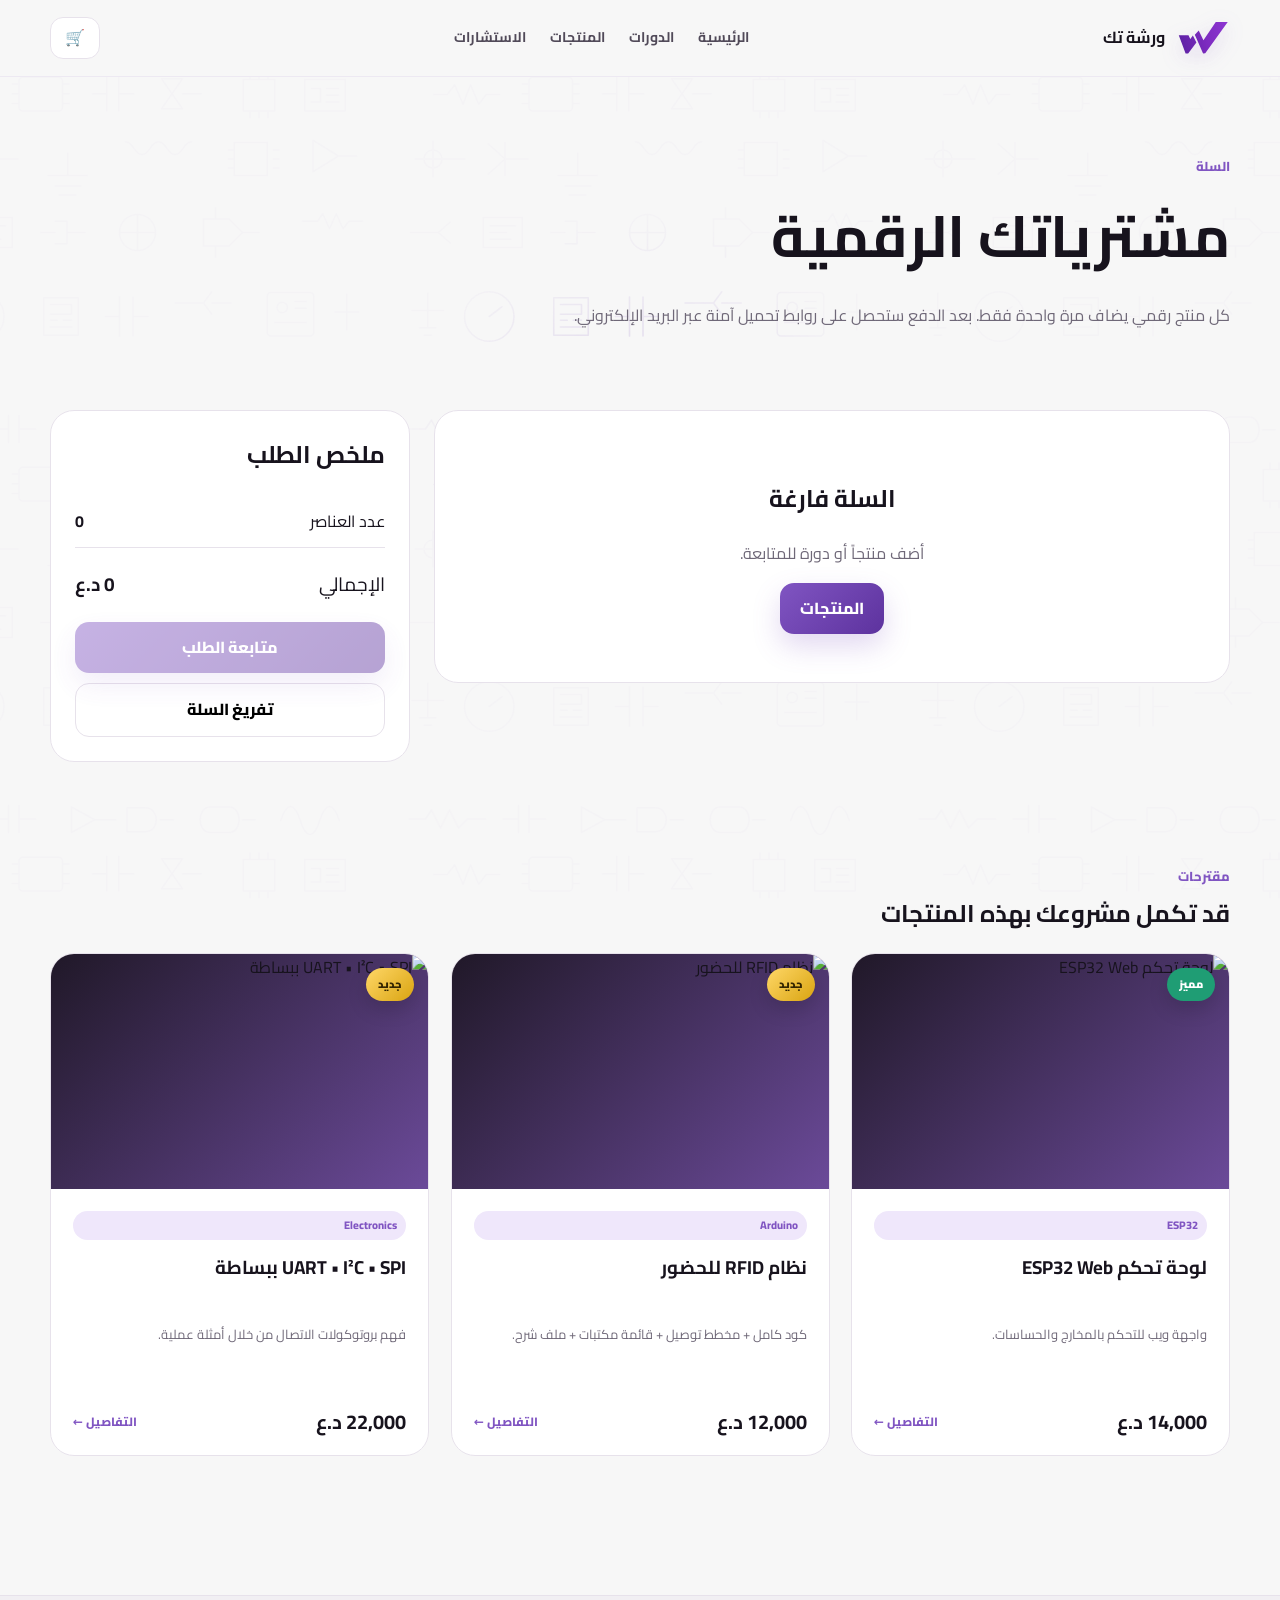
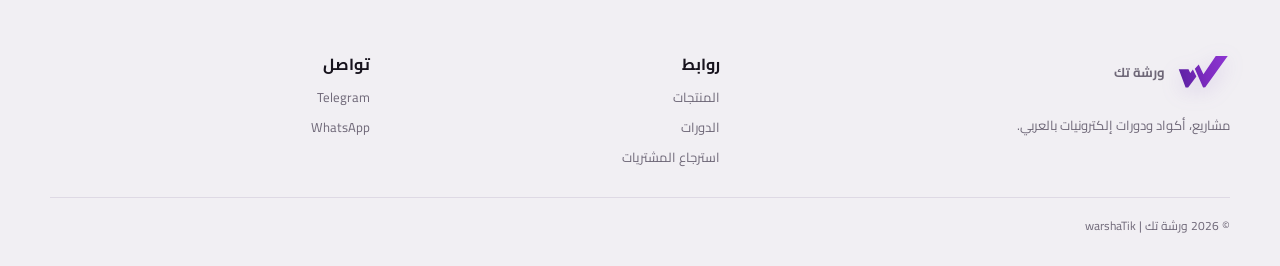
==== cart.html @ aff4cb6d "Refresh automatic regional currency assets" ====
<!doctype html><html lang="ar" dir="rtl"><head><meta charset="utf-8"><meta name="viewport" content="width=device-width,initial-scale=1"><meta name="theme-color" content="#8055c2"><link rel="preconnect" href="https://fonts.googleapis.com"><link rel="preconnect" href="https://fonts.gstatic.com" crossorigin><link href="https://fonts.googleapis.com/css2?family=Cairo:wght@400;500;600;700;800;900&family=Inter:wght@600;700;800&display=swap" rel="stylesheet"><link rel="stylesheet" href="styles.css?v=20261009d"><title>السلة | ورشة تك</title></head><body data-page="cart"><header><div class="container nav"><a class="brand" href="index.html"><div class="logo">WT</div><span><strong>ورشة تك</strong><small>warshaTik</small></span></a><nav class="nav-links" id="navLinks"><a data-page="home" href="index.html">الرئيسية</a><a data-page="courses" href="courses.html">الدورات</a><a data-page="products" href="products.html">المنتجات</a><a data-page="consultations" href="consultations.html">الاستشارات</a></nav><div class="nav-actions"><button class="menu-btn" id="menuButton" aria-label="القائمة"><i></i><i></i><i></i></button></div></div></header><main><section class="page-hero"><div class="container"><span class="kicker">السلة</span><h1>مشترياتك الرقمية</h1><p>كل منتج رقمي يضاف مرة واحدة فقط. بعد الدفع ستحصل على روابط تحميل آمنة عبر البريد الإلكتروني.</p></div></section><section class="section" style="padding-top:20px"><div class="container cart-layout"><div class="cart-list" id="cartList"></div><aside class="cart-summary"><h2>ملخص الطلب</h2><div class="summary-line"><span>عدد العناصر</span><strong id="cartItemsCount">0</strong></div><div class="summary-line total"><span>الإجمالي</span><strong id="cartTotal">0</strong></div><a id="checkoutButton" class="btn btn-primary" href="checkout.html">متابعة الطلب</a><button id="clearCartButton" class="btn btn-ghost" type="button">تفريغ السلة</button></aside></div></section><section class="section rec-section" id="cartRecommendSection" hidden><div class="container"><div class="section-head"><div><span class="kicker">مقترحات</span><h2>قد تكمل مشروعك بهذه المنتجات</h2></div></div><div class="cards-grid" id="cartRecommendGrid"></div></div></section></main><footer><div class="container footer-grid"><div><a class="brand" href="index.html"><div class="logo">WT</div><span><strong>ورشة تك</strong><small>warshaTik</small></span></a><p>مشاريع، أكواد ودورات إلكترونيات بالعربي.</p></div><div><strong>روابط</strong><a href="products.html">المنتجات</a><a href="courses.html">الدورات</a><a href="recover.html">استرجاع المشتريات</a></div><div><strong>تواصل</strong><a href="https://t.me/HW2DMbot" target="_blank" rel="noopener">Telegram</a><a href="https://wa.me/9647867419185" target="_blank" rel="noopener">WhatsApp</a></div></div><div class="container copy">© 2026 ورشة تك | warshaTik</div></footer><script src="products.js"></script><script src="shared.js?v=20261009d"></script><script>async function renderCart(fromRefresh=false){await window.catalogReady;await window.storefrontReady;const ids=cartIds(),all=window.allCatalogItems?window.allCatalogItems():[...(W.products||[]),...(W.courses||[]),...(W.items||[])],items=ids.map(id=>all.find(x=>x.id===id)).filter(x=>x&&isItemSectionVisible(x));const list=document.getElementById('cartList');document.getElementById('cartItemsCount').textContent=items.length;const total=items.reduce((s,x)=>s+(x.status==='free'?0:Number(currency()==='USD'?x.price_usd:x.price_iqd)),0);document.getElementById('cartTotal').textContent=total===0&&items.length?'مجاني':(currency()==='USD'?`${total.toFixed(total%1?2:0)}`:`${total.toLocaleString('en-US')} د.ع`);const recs=recommendItems(items,3),recSec=document.getElementById('cartRecommendSection');if(recs.length){document.getElementById('cartRecommendGrid').innerHTML=recommendationCards(recs);recSec.hidden=false}else recSec.hidden=true;const checkout=document.getElementById('checkoutButton');if(!items.length){list.innerHTML='<div class="empty-card"><h2>السلة فارغة</h2><p>أضف منتجاً أو دورة للمتابعة.</p><a class="btn btn-primary" href="products.html">استكشف المنتجات</a></div>';checkout.classList.add('disabled-link');return}checkout.classList.remove('disabled-link');list.innerHTML=items.map(x=>{const img=imageUrl(x.images?.[0]);return`<article class="cart-item"><div class="cart-item-media">${img?`<img src="${img}" alt="${x.title}">`:`<span>${x.category}</span>`}</div><div class="cart-item-info"><span class="category">${x.category}</span><h3>${x.title}</h3><p>${x.short||''}</p><strong>${x.status==='free'?'مجاني':money(x)}</strong></div><button class="remove-cart" data-remove="${x.id}" type="button">حذف</button></article>`}).join('');document.querySelectorAll('[data-remove]').forEach(b=>b.onclick=()=>{removeFromCart(b.dataset.remove);renderCart(true)});if(!fromRefresh)window.catalogRefresh?.then(()=>renderCart(true))}document.addEventListener('DOMContentLoaded',()=>{renderCart();window.addEventListener('warsha:currency-ready',()=>renderCart(true),{once:true});document.getElementById('clearCartButton').onclick=()=>{clearCart();renderCart(true)}});</script></body></html>
---- styles.css ----
:root{--bg:#f7f7f7;--surface:#fff;--text:#17131d;--muted:#6f6878;--purple:#8055c2;--purple2:#5d329e;--soft:#efe7fb;--border:#e7e2eb;--shadow:0 18px 60px rgba(55,35,82,.11);--radius:24px}*{box-sizing:border-box}html{scroll-behavior:smooth}body{margin:0;background:var(--bg);color:var(--text);font-family:"Cairo",system-ui,sans-serif;line-height:1.7}a{text-decoration:none;color:inherit}button,input,select{font:inherit}.container{width:min(1180px,calc(100% - 36px));margin:auto}.section{padding:90px 0}header{position:sticky;top:0;z-index:60;background:rgba(247,247,247,.86);backdrop-filter:blur(18px);border-bottom:1px solid rgba(128,85,194,.08)}.nav{height:76px;display:flex;align-items:center;justify-content:space-between;gap:20px}.brand{display:flex;align-items:center;gap:11px}.logo{width:44px;height:44px;border-radius:14px;background:linear-gradient(145deg,var(--purple),var(--purple2));color:#fff;display:grid;place-items:center;font-weight:800;box-shadow:0 10px 25px rgba(128,85,194,.25)}.brand span{display:flex;flex-direction:column;line-height:1.1}.brand small{font-family:Inter,sans-serif;color:var(--muted);font-size:11px}.nav-links{display:flex;gap:24px;align-items:center}.nav-links a{font-weight:700;font-size:14px;color:#514a59}.nav-links a:hover,.nav-links a.active{color:var(--purple)}.nav-actions{display:flex;gap:9px;align-items:center}.currency-btn,.menu-btn{border:1px solid var(--border);background:#fff;border-radius:13px;height:42px;padding:0 14px;font-weight:800;color:var(--purple);display:inline-flex;align-items:center;justify-content:center}.menu-btn{display:none;width:42px;padding:8px}.menu-btn i{display:block;height:2px;background:#222;margin:5px}.btn{border:0;border-radius:14px;padding:12px 20px;font-weight:800;display:inline-flex;align-items:center;justify-content:center;transition:.25s;cursor:pointer}.btn:hover{transform:translateY(-2px)}.btn-primary{background:linear-gradient(135deg,var(--purple),var(--purple2));color:#fff;box-shadow:0 12px 28px rgba(128,85,194,.23)}.btn-ghost{background:#fff;border:1px solid var(--border)}.btn:disabled{opacity:.55;cursor:not-allowed;transform:none}.disabled-link{pointer-events:none;opacity:.45}.hero{min-height:680px;display:flex;align-items:center}.hero-grid{display:grid;grid-template-columns:1.05fr .95fr;gap:70px;align-items:center}.kicker{color:var(--purple);font-size:13px;font-weight:800}.hero h1{font-size:clamp(42px,6vw,72px);line-height:1.12;margin:14px 0}.hero h1 em{font-style:normal;color:var(--purple)}.hero p{color:var(--muted);font-size:18px;max-width:660px}.hero-actions{display:flex;gap:10px;margin-top:28px}.hero-board{aspect-ratio:1.1;background:linear-gradient(145deg,#fff,#eee8f6);border:1px solid #e3d9ef;border-radius:34px;padding:28px;box-shadow:var(--shadow);transform:rotate(-1.5deg)}.pcb{height:100%;border-radius:24px;background:#1d1723;position:relative;overflow:hidden;color:#fff;padding:30px}.pcb:before{content:"";position:absolute;inset:0;background-image:radial-gradient(circle,#7757a0 1px,transparent 1px);background-size:24px 24px;opacity:.2}.pcb-chip{position:absolute;inset:50% auto auto 50%;transform:translate(-50%,-50%);padding:26px 34px;border:1px solid #8a67ba;background:#342740;border-radius:17px;color:#dbc7f6;font:700 13px Inter;letter-spacing:2px}.trace{position:absolute;background:#8055c2;opacity:.7}.tr1{height:2px;width:40%;left:0;top:50%}.tr2{height:2px;width:40%;right:0;top:50%}.tr3{width:2px;height:36%;left:50%;top:0}.tr4{width:2px;height:36%;left:50%;bottom:0}.quick-grid{display:grid;grid-template-columns:repeat(3,1fr);gap:20px}.quick-card{background:#fff;border:1px solid var(--border);border-radius:var(--radius);padding:28px;transition:.3s}.quick-card:hover{transform:translateY(-6px);box-shadow:var(--shadow)}.quick-icon{width:52px;height:52px;border-radius:16px;background:var(--soft);color:var(--purple);display:grid;place-items:center;font-weight:900}.quick-card h3{margin:18px 0 7px}.quick-card p{color:var(--muted);font-size:14px}.quick-card b{color:var(--purple);font-size:13px}.page-hero{padding:75px 0 45px}.page-hero h1{font-size:clamp(38px,5vw,58px);margin:8px 0}.page-hero p{color:var(--muted);max-width:700px}.cards-grid{display:grid;grid-template-columns:repeat(3,1fr);gap:22px}.product-card{background:#fff;border:1px solid var(--border);border-radius:var(--radius);overflow:hidden;transition:.32s;cursor:pointer}.product-card:hover{transform:translateY(-7px);box-shadow:var(--shadow);border-color:#dacbed}.product-media{aspect-ratio:16/10;background:linear-gradient(135deg,#201828,#6b4a99);position:relative;display:grid;place-items:center}.electronics-art{width:72%;height:70%;border:1px solid rgba(255,255,255,.15);border-radius:18px;position:relative}.chip{position:absolute;inset:50% auto auto 50%;transform:translate(-50%,-50%);background:#342740;color:#d9c6f4;border:1px solid #8261ad;padding:10px 14px;border-radius:10px;font:700 10px Inter;letter-spacing:1px}.wire{position:absolute;background:#9a70ce;opacity:.6}.w1{height:2px;width:50%;left:-22%;top:40%}.w2{height:2px;width:50%;right:-22%;top:58%}.w3{width:2px;height:55%;left:55%;top:-15%}.product-body{padding:22px}.category{font-size:11px;font-weight:800;color:var(--purple);background:var(--soft);padding:5px 9px;border-radius:20px}.product-body h3{margin:12px 0 5px}.product-body p{color:var(--muted);font-size:13px;min-height:48px}.price-row{display:flex;justify-content:space-between;align-items:end;gap:12px;margin-top:18px}.price-row strong{font-size:20px}.old-price{text-decoration:line-through;color:#9c95a3;display:block}.view-btn{font-size:12px;font-weight:800;color:var(--purple)}.flag{position:absolute;top:14px;right:14px;z-index:2;border-radius:999px;padding:7px 12px;font-size:11px;font-weight:900;box-shadow:0 8px 20px rgba(0,0,0,.15);animation:flagpop 1.8s ease-in-out infinite alternate}.flag-new{background:linear-gradient(135deg,#ffd767,#d9a411);color:#352600}.flag-sale{background:#7a52c0;color:#fff}.flag-sold{background:#d83f4d;color:#fff}.flag-featured{background:#1f9d74;color:#fff}.flag-coming{background:#2878c8;color:#fff}.flag-normal{display:none}@keyframes flagpop{from{transform:translateY(0) scale(1)}to{transform:translateY(-3px) scale(1.035)}}.detail-grid{display:grid;grid-template-columns:1fr 1fr;gap:55px;align-items:start}.gallery-main{aspect-ratio:16/10;background:linear-gradient(135deg,#1d1724,#7452a5);border-radius:28px;position:relative;display:grid;place-items:center;color:#fff;overflow:hidden}.gallery-main .big-chip{padding:24px 30px;border:1px solid #8d6cb8;background:#342840;border-radius:16px;font:700 13px Inter;letter-spacing:2px}.thumbs{display:grid;grid-template-columns:repeat(3,1fr);gap:10px;margin-top:10px}.thumb{aspect-ratio:16/10;border-radius:14px;background:#eae4f2;border:1px solid var(--border);display:grid;place-items:center;font-size:11px;color:var(--muted);cursor:pointer}.detail h1{font-size:clamp(32px,4vw,50px);line-height:1.2;margin:12px 0}.detail .desc{color:var(--muted)}.detail-price{font-size:30px;font-weight:900;margin:20px 0}.feature-list{list-style:none;padding:0}.feature-list li{padding:8px 0}.feature-list li:before{content:"✓";color:var(--purple);font-weight:900;margin-left:8px}.video-box{margin-top:24px;background:#fff;border:1px solid var(--border);border-radius:18px;padding:18px}.video-box a{color:var(--purple);font-weight:800}.consult-grid{display:grid;grid-template-columns:1fr 1fr;gap:22px}.consult-card{background:#fff;border:1px solid var(--border);border-radius:26px;padding:30px;position:relative;overflow:hidden}.consult-card h2{margin:10px 0}.consult-card p,.consult-card li{color:var(--muted)}.consult-price{font-size:32px;font-weight:900;color:var(--purple);margin:18px 0}.contact-row{display:flex;gap:10px;flex-wrap:wrap}.contact-row a{flex:1;min-width:180px}.cart-layout,.checkout-grid{display:grid;grid-template-columns:minmax(0,1fr) 360px;gap:24px;align-items:start}.cart-list{display:flex;flex-direction:column;gap:14px}.cart-item{background:#fff;border:1px solid var(--border);border-radius:22px;padding:16px;display:grid;grid-template-columns:140px minmax(0,1fr) auto;gap:18px;align-items:center}.cart-item-media{height:100px;border-radius:16px;overflow:hidden;background:linear-gradient(135deg,#21182a,#6e4b9d);display:grid;place-items:center;color:#fff;font-weight:800}.cart-item-media img{width:100%;height:100%;object-fit:cover}.cart-item-info h3{margin:6px 0}.cart-item-info p{margin:0;color:var(--muted);font-size:13px}.cart-item-info strong{display:block;margin-top:8px}.remove-cart{border:0;background:#fff1f2;color:#b42334;border-radius:12px;padding:9px 13px;font-weight:800;cursor:pointer}.cart-summary,.checkout-card,.empty-card,.order-ready{background:#fff;border:1px solid var(--border);border-radius:24px;padding:24px}.cart-summary{position:sticky;top:96px}.cart-summary h2,.checkout-card h2,.order-ready h2{margin-top:0}.summary-line,.checkout-mini{display:flex;justify-content:space-between;gap:14px;padding:12px 0;border-bottom:1px solid var(--border)}.summary-line.total{font-size:19px;border-bottom:0;margin-top:8px}.cart-summary .btn{width:100%;margin-top:10px}.checkout-card label{display:flex;flex-direction:column;gap:7px;font-weight:700}.checkout-card input{width:100%;padding:13px 14px;border:1px solid var(--border);border-radius:13px;background:#fff;outline:none}.checkout-card input:focus{border-color:#b99ada;box-shadow:0 0 0 3px rgba(128,85,194,.08)}.security-note{margin:16px 0;background:#f3edfb;border:1px solid #e2d6f2;padding:14px 16px;border-radius:15px;color:#5f5270;font-size:13px}.checkout-status{color:#b42334;font-weight:700}.order-ready{border-color:#d9caec}.empty-card{text-align:center;padding:48px 24px}.empty-card p{color:var(--muted)}footer{margin-top:50px;padding:55px 0 30px;border-top:1px solid var(--border);background:#f1eff3}.footer-grid{display:grid;grid-template-columns:1.5fr 1fr 1fr;gap:30px}.footer-grid p,.footer-grid a{color:var(--muted);font-size:13px}.footer-grid div{display:flex;flex-direction:column;gap:8px}.copy{border-top:1px solid #ded9e4;margin-top:28px;padding-top:18px;color:var(--muted);font-size:12px}.reveal{opacity:0;transform:translateY(22px);transition:.7s}.reveal.visible{opacity:1;transform:none}@media(max-width:900px){.nav-links{position:absolute;top:76px;right:18px;left:18px;background:#fff;border:1px solid var(--border);border-radius:18px;padding:18px;display:none;flex-direction:column;align-items:stretch;box-shadow:var(--shadow)}.nav-links.open{display:flex}.menu-btn{display:block}.hero-grid,.detail-grid,.consult-grid,.cart-layout,.checkout-grid{grid-template-columns:1fr}.cards-grid,.quick-grid{grid-template-columns:repeat(2,1fr)}.hero{min-height:auto}.footer-grid{grid-template-columns:1fr 1fr}.cart-summary{position:static}.cart-item{grid-template-columns:110px 1fr}}@media(max-width:600px){.container{width:min(100% - 24px,1180px)}.section{padding:65px 0}.hero{padding:55px 0}.hero h1{font-size:42px}.hero-actions{flex-direction:column}.cards-grid,.quick-grid,.footer-grid{grid-template-columns:1fr}.product-body p{min-height:0}.detail-grid{gap:28px}.page-hero{padding-top:55px}.currency-btn{padding:0 10px}.cart-item{grid-template-columns:1fr}.cart-item-media{height:170px}.remove-cart{justify-self:start}}
/* WarshaTik interactive electronics background */
:root{--fx-x:50vw;--fx-y:42vh}
body{position:relative;isolation:isolate;overflow-x:hidden}
body::before,body::after{content:"";position:fixed;inset:0;pointer-events:none;z-index:-1;background-repeat:repeat;background-size:510px 390px;background-position:center top;background-image:url("data:image/svg+xml,%3Csvg xmlns='http://www.w3.org/2000/svg' width='680' height='520' viewBox='0 0 680 520' fill='none' stroke='%238055c2' stroke-width='2.1' stroke-linecap='round' stroke-linejoin='round'%3E%3Cg%3E%3Cpath d='M32 52h22l8-12 12 24 12-24 12 24 12-12h24'/%3E%3Cpath d='M178 34v36m14-36v36m-34-18h20m14 0h22'/%3E%3Cpath d='M262 36v34l31-17-31-17Zm31 17h28'/%3E%3Cpath d='M360 37c20 0 20 32 0 32h-24V37h24Zm20 16h18'/%3E%3Cpath d='M447 36c-18 0-18 34 0 34h25c18 0 18-34 0-34h-25Zm43 17h17'/%3E%3Cpath d='M541 54c8-25 18-25 26 0s18 25 26 0 18-25 26 0'/%3E%3Cpath d='M65 126h18l10-13 11 26 10-26 11 26 10-13h18'/%3E%3Crect x='192' y='103' width='58' height='45' rx='5'/%3E%3Cpath d='M183 112h9m-9 13h9m-9 13h9m58-26h9m-9 13h9m-9 13h9'/%3E%3Cpath d='M309 102v46m16-46v46m-35-23h19m16 0h20'/%3E%3Cpath d='M382 105h28l-14 20 14 20h-28l14-20-14-20Zm28 20h25'/%3E%3Cpath d='M491 106h42v42h-42zM500 97v9m12-9v9m12-9v9m-24 51v-9m12 9v-9m12 9v-9'/%3E%3Cpath d='M573 106h54v42h-54zM582 118h12v18h-12m20-18h16m-16 9h16m-16 9h16'/%3E%3Cpath d='M40 212h48m-24-24v48m24-24h18'/%3E%3Ccircle cx='64' cy='212' r='12'/%3E%3Cpath d='M160 190v44m0-22h31m-31 0-22-20m22 20-22 20'/%3E%3Cpath d='M231 234h52m-26 0v-30m-17 44h34m-28 12h22'/%3E%3Cpath d='M334 189c11 0 11 17 22 17s11-17 22-17 11 17 22 17 11-17 22-17'/%3E%3Cpath d='M479 190h44v44h-44zM471 200h8m-8 12h8m-8 12h8m52-24h8m-8 12h8m-8 12h8'/%3E%3Cpath d='M584 187l34 21-34 21v-42Zm34 21h24'/%3E%3Cpath d='M43 310h28m0 0 16-14m-16 14 16 14m-44-14h-9'/%3E%3Cpath d='M131 290h52v40h-52zM140 301h34m-34 9h22m-22 9h28'/%3E%3Cpath d='M240 295h16v30h-16m16-15h24m-40 0h-19'/%3E%3Ccircle cx='350' cy='310' r='24'/%3E%3Cpath d='M350 286v48m-24-24h48'/%3E%3Cpath d='M438 292h34l18 18-18 18h-34z'/%3E%3Cpath d='M454 292v-15m0 51v15m36-33h22'/%3E%3Cpath d='M570 295h20l7-10 9 20 9-20 9 20 8-10h18'/%3E%3Cpath d='M36 414h42m-21-23v46m-11 0h22m-16 10h10'/%3E%3Cpath d='M139 389c18 0 33 15 33 33s-15 33-33 33-33-15-33-33 15-33 33-33Zm0 33 17-13'/%3E%3Cpath d='M225 397h46v50h-46zM234 406h28v13h-28m0 8h9m8 0h11m-28 9h28'/%3E%3Cpath d='M326 396v52m18-52v52m-37-26h19m18 0h20'/%3E%3Cpath d='M416 404h22m0 0 11-15m-11 15 11 15m-33-15h-16m49 0h26'/%3E%3Crect x='523' y='390' width='62' height='58' rx='5'/%3E%3Ccircle cx='543' cy='410' r='7'/%3E%3Cpath d='M560 402h15m-15 9h15m-42 19h42'/%3E%3Cpath d='M629 392v48m-16-24h32'/%3E%3C/g%3E%3C/svg%3E")}
body::before{opacity:.022}
body::after{opacity:.13;filter:drop-shadow(0 0 4px rgba(128,85,194,.22));-webkit-mask-image:radial-gradient(circle 235px at var(--fx-x) var(--fx-y),#000 0 31%,rgba(0,0,0,.95) 47%,rgba(0,0,0,.45) 69%,transparent 100%);mask-image:radial-gradient(circle 235px at var(--fx-x) var(--fx-y),#000 0 31%,rgba(0,0,0,.95) 47%,rgba(0,0,0,.45) 69%,transparent 100%);transition:opacity .28s ease}
html:not(.fx-active):not(.fx-mobile) body::after{opacity:.035}
main{position:relative;z-index:1}
footer{position:relative;z-index:1}
header{z-index:60}
@media (max-width:900px),(pointer:coarse){
  body::before{opacity:.018;animation:warshaPatternDrift 24s linear infinite alternate}
  body::after{opacity:.09;-webkit-mask-image:radial-gradient(circle 48vw at 50% 44%,#000 0 24%,rgba(0,0,0,.78) 55%,transparent 100%);mask-image:radial-gradient(circle 48vw at 50% 44%,#000 0 24%,rgba(0,0,0,.78) 55%,transparent 100%);animation:warshaMobileGlow 7s ease-in-out infinite,warshaPatternDrift 30s linear infinite alternate}
}
@keyframes warshaMobileGlow{0%,100%{opacity:.035;filter:drop-shadow(0 0 2px rgba(128,85,194,.12))}50%{opacity:.105;filter:drop-shadow(0 0 5px rgba(128,85,194,.24))}}
@keyframes warshaPatternDrift{from{background-position:0 0}to{background-position:55px 36px}}
@media (prefers-reduced-motion:reduce){
  body::before,body::after{animation:none!important;transition:none!important}
  body::after{opacity:.035;-webkit-mask-image:none;mask-image:none;filter:none}
}

/* WarshaTik logo + branded loading animation */
.logo.warsha-logo{width:54px;height:42px;border-radius:0;background:transparent;box-shadow:none;padding:0;overflow:visible;display:grid;place-items:center}
.logo.warsha-logo svg{width:100%;height:100%;display:block;overflow:visible;filter:drop-shadow(0 6px 10px rgba(128,85,194,.18));transition:transform .22s ease,filter .22s ease}
.brand:hover .logo.warsha-logo svg{transform:translateY(-1px);filter:drop-shadow(0 8px 13px rgba(128,85,194,.25))}
.wt-brand-loader{position:fixed;inset:0;z-index:10000;display:grid;place-items:center;background:rgba(247,247,247,.982);backdrop-filter:blur(7px);opacity:1;visibility:visible;transition:opacity .42s ease,visibility .42s ease}
.wt-brand-loader.done{opacity:0;visibility:hidden}
.wt-loader-inner{display:flex;flex-direction:column;align-items:center;gap:10px}
.wt-loader-mark{width:min(300px,57vw);height:auto;display:block;overflow:visible;filter:drop-shadow(0 12px 24px rgba(128,85,194,.12));shape-rendering:geometricPrecision}
.wt-left-ghost{fill:rgba(128,85,194,.045);stroke:rgba(128,85,194,.07);stroke-width:2}
.wt-tick-solid{opacity:1}
.wt-loader-mark{animation:wtLoaderGlow .42s ease 2.08s both}
@keyframes wtLoaderGlow{0%{filter:drop-shadow(0 12px 24px rgba(128,85,194,.12))}50%{filter:drop-shadow(0 10px 24px rgba(128,85,194,.28))}100%{filter:drop-shadow(0 12px 24px rgba(128,85,194,.14))}}
@media(max-width:600px){.logo.warsha-logo{width:47px;height:38px}.wt-loader-mark{width:min(250px,65vw)}}
@media(prefers-reduced-motion:reduce){.wt-loader-mark{animation:none!important}}

.brand small{display:none!important}

/* Storefront customization */
.home-hero-image{width:100%;height:100%;object-fit:cover;border-radius:24px;display:block}
.news-strip{border-top:1px solid rgba(128,85,194,.1);border-bottom:1px solid rgba(128,85,194,.1);background:rgba(255,255,255,.72);backdrop-filter:blur(10px);overflow:hidden}
.news-inner{display:flex;align-items:center;gap:18px;min-height:54px}
.news-label{flex:0 0 auto;color:#fff;background:linear-gradient(135deg,var(--purple),var(--purple2));padding:7px 12px;border-radius:999px;font-size:12px}
.news-window{overflow:hidden;min-width:0;flex:1}
.news-track{display:flex;gap:42px;width:max-content;animation:newsScroll 28s linear infinite}
.news-track span{white-space:nowrap;color:#514a59;font-size:13px;font-weight:700}
@keyframes newsScroll{from{transform:translateX(0)}to{transform:translateX(50%)}}
.digital-warning{margin:18px 0;padding:14px 16px;border:1px solid #efb5bb;background:#fff1f2;color:#9f2430;border-radius:15px;display:flex;gap:9px;align-items:flex-start}
.digital-warning strong{flex:0 0 auto}
.digital-warning span{font-size:13px}
.rec-section{padding-top:10px}
.section-head{display:flex;justify-content:space-between;align-items:end;margin-bottom:18px}
.section-head h2{margin:5px 0 0}
@media(max-width:600px){.news-inner{gap:10px}.news-label{font-size:11px}.news-track{gap:26px;animation-duration:22s}}
@media(prefers-reduced-motion:reduce){.news-track{animation:none}}

/* Large homepage news/banner carousel */
.home-banner-section{padding:26px 0 8px}
.home-banner-shell{position:relative}
.home-banner-stage{min-height:360px}
.home-banner-card{position:relative;min-height:360px;border-radius:34px;overflow:hidden;background:linear-gradient(135deg,#f0ecf5,#fff);border:1px solid #e8e2ee}
.home-banner-image{position:absolute;inset:0;width:100%;height:100%;object-fit:cover}
.home-banner-overlay{position:absolute;inset:0;background:linear-gradient(90deg,rgba(247,247,247,.05) 0%,rgba(247,247,247,.15) 38%,rgba(247,247,247,.94) 78%,rgba(247,247,247,.98) 100%)}
.home-banner-content{position:relative;z-index:2;width:min(46%,540px);margin-right:auto;padding:54px 58px;min-height:360px;display:flex;flex-direction:column;justify-content:center;align-items:flex-start}
.home-banner-kicker{color:var(--purple);font-weight:900;font-size:13px}
.home-banner-content h2{font-size:clamp(30px,4vw,52px);line-height:1.18;margin:10px 0 8px}
.home-banner-content p{font-size:17px;color:#5d5664;margin:0 0 22px}
.banner-arrow{position:absolute;top:50%;transform:translateY(-50%);z-index:4;width:42px;height:42px;border-radius:50%;border:1px solid #e1d9e9;background:rgba(255,255,255,.92);color:#8055c2;font-size:28px;line-height:1;cursor:pointer;box-shadow:0 7px 22px rgba(55,35,82,.08)}
.banner-prev{right:-18px}.banner-next{left:-18px}
.banner-dots{display:flex;justify-content:center;gap:7px;margin-top:12px}
.banner-dots button{width:8px;height:8px;border:0;border-radius:999px;background:#d8cee6;padding:0;cursor:pointer;transition:.2s}
.banner-dots button.active{width:24px;background:#8055c2}
@media(max-width:800px){
  .home-banner-stage,.home-banner-card{min-height:390px}
  .home-banner-overlay{background:linear-gradient(0deg,rgba(247,247,247,.98) 0%,rgba(247,247,247,.88) 43%,rgba(247,247,247,.12) 75%,rgba(247,247,247,.04) 100%)}
  .home-banner-content{width:100%;min-height:390px;padding:185px 24px 28px;justify-content:flex-end;align-items:stretch}
  .home-banner-content h2{font-size:30px}
  .home-banner-content p{font-size:14px}
  .home-banner-content .btn{align-self:flex-start}
  .banner-prev{right:8px}.banner-next{left:8px}
}

/* Homepage banner positioning refinement */
.home-banner-section{padding:34px 0 14px}
.home-banner-stage,.home-banner-card{min-height:390px}
.home-banner-content{
  width:min(44%,520px);
  margin-left:auto;
  margin-right:0;
  padding:52px 60px;
  min-height:390px;
  text-align:right;
  align-items:flex-start;
  direction:rtl;
}
.home-banner-content h2,
.home-banner-content p,
.home-banner-kicker{width:100%;text-align:right}
.home-banner-content .btn{align-self:flex-start}
.home-banner-overlay{
  background:linear-gradient(270deg,rgba(247,247,247,.98) 0%,rgba(247,247,247,.92) 28%,rgba(247,247,247,.42) 52%,rgba(247,247,247,.08) 75%,rgba(247,247,247,0) 100%)
}
@media(max-width:800px){
  .home-banner-content{
    width:100%;
    margin:0;
    padding:190px 24px 28px;
    min-height:390px;
    text-align:right;
    align-items:flex-start;
  }
  .home-banner-content h2,
  .home-banner-content p,
  .home-banner-kicker{text-align:right}
}

/* Wider readable area for homepage banner text */
.home-banner-content{
  width:min(52%,640px);
  padding-right:72px;
  padding-left:72px;
}
.home-banner-overlay{
  background:linear-gradient(270deg,
    rgba(247,247,247,.99) 0%,
    rgba(247,247,247,.98) 30%,
    rgba(247,247,247,.90) 48%,
    rgba(247,247,247,.58) 62%,
    rgba(247,247,247,.18) 78%,
    rgba(247,247,247,0) 100%);
}
.iraq-warning{
  margin:18px 0;
  padding:14px 16px;
  border:1px solid #f0c36b;
  background:#fff8e8;
  color:#7a5600;
  border-radius:15px;
  display:flex;
  gap:9px;
  align-items:flex-start;
}
.iraq-warning strong{flex:0 0 auto}
.iraq-warning span{font-size:13px}
@media(max-width:800px){
  .home-banner-content{width:100%;padding:190px 24px 28px}
  .home-banner-overlay{
    background:linear-gradient(0deg,
      rgba(247,247,247,.99) 0%,
      rgba(247,247,247,.96) 38%,
      rgba(247,247,247,.72) 56%,
      rgba(247,247,247,.16) 78%,
      rgba(247,247,247,0) 100%);
  }
}

/* Fallback homepage hero shown only when news slider is disabled */
.fallback-hero{padding:90px 0 55px}
.fallback-hero-inner{max-width:900px;margin-right:0;margin-left:auto;text-align:right}
.fallback-hero h1{font-size:clamp(42px,6vw,72px);line-height:1.12;margin:14px 0}
.fallback-hero h1 em{font-style:normal;color:var(--purple)}
.fallback-hero p{color:var(--muted);font-size:18px;max-width:760px}
@media(max-width:600px){
  .fallback-hero{padding:58px 0 32px}
  .fallback-hero h1{font-size:42px}
}

/* Center fallback hero and make quick-section icons more prominent */
.fallback-hero-inner{
  max-width:980px;
  margin:0 auto;
  text-align:center;
  display:flex;
  flex-direction:column;
  align-items:center;
}
.fallback-hero .kicker,
.fallback-hero h1,
.fallback-hero p{width:100%;text-align:center}
.fallback-hero p{margin-left:auto;margin-right:auto}
.fallback-hero .hero-actions{justify-content:center}

.quick-card{text-align:center;position:relative;overflow:hidden}
.quick-card::before{
  content:"";
  position:absolute;
  width:120px;height:120px;
  border-radius:50%;
  background:radial-gradient(circle,rgba(128,85,194,.13),rgba(128,85,194,0) 70%);
  top:-42px;left:50%;transform:translateX(-50%);
  pointer-events:none;
}
.quick-icon{
  width:68px;height:68px;
  border-radius:22px;
  margin:0 auto;
  font-size:29px;
  background:linear-gradient(145deg,#f4ecff,#e5d4fa);
  border:1px solid #dfcdf4;
  box-shadow:0 12px 28px rgba(128,85,194,.20);
  transform:translateY(0);
  transition:transform .28s ease,box-shadow .28s ease;
}
.quick-card:hover .quick-icon{
  transform:translateY(-6px) scale(1.08);
  box-shadow:0 18px 34px rgba(128,85,194,.28);
}
.quick-card h3{font-size:21px}
.quick-card b{display:inline-block;margin-top:6px}
@media(max-width:600px){
  .fallback-hero-inner{padding-inline:6px}
  .fallback-hero .hero-actions{width:100%}
  .quick-icon{width:62px;height:62px;font-size:26px}
}

/* Hard-center fallback hero */
body[data-page="home"] .fallback-hero{
  display:grid;
  place-items:center;
  min-height:560px;
  padding:70px 0;
}
body[data-page="home"] .fallback-hero-centered{
  width:min(920px,calc(100% - 36px)) !important;
  max-width:920px !important;
  margin-left:auto !important;
  margin-right:auto !important;
  padding-left:0 !important;
  padding-right:0 !important;
  text-align:center !important;
  align-items:center !important;
  justify-content:center !important;
}
body[data-page="home"] .fallback-hero-centered .kicker,
body[data-page="home"] .fallback-hero-centered h1,
body[data-page="home"] .fallback-hero-centered p{
  width:100% !important;
  max-width:100% !important;
  margin-left:auto !important;
  margin-right:auto !important;
  text-align:center !important;
}
body[data-page="home"] .fallback-hero-centered .hero-actions{
  width:100%;
  justify-content:center !important;
  align-items:center;
}
@media(max-width:600px){
  body[data-page="home"] .fallback-hero{min-height:auto;padding:56px 0 36px}
  body[data-page="home"] .fallback-hero-centered{width:min(100% - 24px,920px) !important}
}

/* Keep remaining homepage section cards centered when one or more sections are hidden */
body[data-page="home"] .quick-grid{
  display:flex;
  flex-wrap:wrap;
  justify-content:center;
  align-items:stretch;
  gap:20px;
}
body[data-page="home"] .quick-card{
  flex:0 1 360px;
  width:min(360px,100%);
  max-width:380px;
}
@media(max-width:900px){
  body[data-page="home"] .quick-card{flex-basis:calc(50% - 10px);max-width:420px}
}
@media(max-width:600px){
  body[data-page="home"] .quick-card{flex-basis:100%;max-width:100%}
}
/* Reduce work for off-screen long pages */
.product-card,.quick-card,.consult-card{content-visibility:auto;contain-intrinsic-size:320px 430px}

/* Lock product gallery and thumbnails to fixed 16:10 frames */
.detail-grid{align-items:start}
.detail-grid>div{min-width:0}
.gallery-main{
  width:100%;
  aspect-ratio:16/10;
  height:auto !important;
  min-height:0 !important;
  max-height:none !important;
  overflow:hidden;
}
.gallery-main .gallery-photo{
  position:absolute;
  inset:0;
  width:100% !important;
  height:100% !important;
  max-width:100%;
  max-height:100%;
  object-fit:cover !important;
  object-position:center;
  display:block;
}
.thumbs{
  grid-template-columns:repeat(3,minmax(0,1fr));
  align-items:start;
}
.thumb{
  position:relative;
  width:100%;
  aspect-ratio:16/10;
  height:auto !important;
  min-height:0 !important;
  overflow:hidden;
  padding:0;
}
.thumb img{
  position:absolute;
  inset:0;
  width:100% !important;
  height:100% !important;
  max-width:100%;
  max-height:100%;
  object-fit:cover !important;
  object-position:center;
  display:block;
}
@media(max-width:760px){
  .detail-grid{grid-template-columns:1fr}
  .thumbs{grid-template-columns:repeat(3,minmax(0,1fr))}
}

/* Consultation ticket flow */
.ticket-modal[hidden]{display:none}
.ticket-modal{position:fixed;inset:0;z-index:12000;background:rgba(24,19,31,.62);display:grid;place-items:center;padding:20px;backdrop-filter:blur(8px)}
.ticket-modal-card{position:relative;width:min(520px,100%);background:#fff;border:1px solid var(--border);border-radius:24px;padding:28px;box-shadow:0 26px 70px rgba(35,20,50,.22)}
.ticket-modal-card h2{margin:8px 0}.ticket-modal-card>p{color:var(--muted)}
.ticket-modal-card label{display:flex;flex-direction:column;gap:7px;margin:18px 0 10px;font-weight:800}
.ticket-modal-card input{border:1px solid var(--border);border-radius:13px;padding:13px 15px;font:800 20px/1 Inter,Cairo,sans-serif;letter-spacing:4px;text-align:center}
.ticket-close{position:absolute;left:16px;top:14px;border:0;background:#f3eef8;width:34px;height:34px;border-radius:50%;font-size:20px;cursor:pointer}
.ticket-valid,.ticket-error,.ticket-payment-note,.ticket-receipt{margin-top:14px;padding:14px 16px;border-radius:14px}
.ticket-valid{background:#f7f3fc;border:1px solid #e4d9f1}.ticket-valid>strong{color:#6f3ab2}
.ticket-error{background:#fff1f2;border:1px solid #f2b8bf;color:#a32936}
.ticket-payment-note{background:#fff8e8;border:1px solid #f1ca79;color:#735100}
.ticket-receipt{background:#effaf5;border:1px solid #bfe5d3;color:#176247}
.ticket-receipt p,.ticket-valid p{margin:6px 0}

.consult-contact-buttons{display:flex;gap:10px;flex-wrap:wrap;margin:10px 0 2px}
.consult-contact-buttons .btn{flex:1;min-width:150px}
.ticket-modal-card textarea{width:100%;min-height:105px;resize:vertical;border:1px solid var(--border);border-radius:13px;padding:12px 14px;font:600 14px/1.8 Cairo,sans-serif;letter-spacing:0;text-align:right}

/* Keep consultation typing lightweight on phones */
.consult-contact-buttons button{font:inherit;cursor:pointer}
.consult-contact-status{min-height:20px;margin:8px 0 0;color:#8055c2;font-weight:700}
.ticket-modal{backdrop-filter:none}
.ticket-modal-card textarea{
  contain:content;
  will-change:auto;
  transform:none;
}
@media(min-width:900px){
  .ticket-modal{background:rgba(24,19,31,.58)}
}

/* Simple 3-step consultation booking */
.consult-steps-card{width:min(560px,100%)}
.consult-stepper{display:grid;grid-template-columns:repeat(3,1fr);gap:8px;margin:2px 0 24px}
.consult-step{display:flex;align-items:center;gap:8px;padding:9px 10px;border-radius:12px;background:#f5f2f8;color:#8a8290;font-size:12px;font-weight:800}
.consult-step span{width:26px;height:26px;border-radius:50%;display:grid;place-items:center;background:#e8e0f0}
.consult-step.active{background:#f1e8fb;color:#6d36ad}
.consult-step.active span{background:#8055c2;color:#fff}
.consult-step-panel{display:none}
.consult-step-panel.active{display:block}
.consult-step-panel h2{font-size:23px;margin:0 0 8px}
.consult-step-panel>p{color:var(--muted);margin:0 0 14px}
.consult-step-panel .btn{width:100%;justify-content:center}
.consult-next-link{display:block;margin:12px auto 0;border:0;background:transparent;color:#8055c2;font:800 13px Cairo,sans-serif;cursor:pointer}
@media(max-width:520px){
  .consult-stepper{gap:5px}
  .consult-step{padding:7px 5px;gap:5px;font-size:10px}
  .consult-step span{width:22px;height:22px}
  .consult-step-panel h2{font-size:20px}
}

/* Cleaner consultation modal without top stepper */
.consult-stepper{display:none!important}
.consult-steps-card{padding-top:34px}
.consult-step-panel h2{font-size:25px;margin-bottom:10px}
.consult-step-panel>p{font-size:14px;line-height:1.8}
.consult-step-panel label{margin-top:16px}
.consult-step-panel textarea{min-height:120px}

.flag-free{background:#169b62;color:#fff}
.store-search{max-width:680px;margin:0 auto 28px;display:flex;align-items:center;gap:10px;background:#fff;border:1px solid var(--border);border-radius:16px;padding:0 14px;box-shadow:0 8px 28px rgba(40,24,55,.05)}
.store-search span{font-size:24px;color:#8055c2}
.store-search input{width:100%;border:0;outline:0;background:transparent;padding:14px 0;font:600 15px Cairo,sans-serif}

/* Clearer free-product pricing */
.free-price{display:inline-flex;align-items:center;gap:7px;color:#118454;font-weight:900}
.free-price b{font-size:20px}
.free-price small{font-size:10px;font-weight:800;background:#e9f8f0;color:#167b52;border:1px solid #c9ead8;border-radius:999px;padding:4px 7px;white-space:nowrap}
.detail-free b{font-size:28px}
.detail-free small{font-size:12px}
.free-mini{display:inline-block;color:#118454;font-weight:900}
.free-downloads{margin-top:16px;display:flex;flex-direction:column;gap:9px}
.free-download-link{width:max-content;max-width:100%}

/* Mobile Safari: keep logo tick pieces fully hidden until their own draw stage */
.wt-tick-part{opacity:0}

/* Keep product cards aligned regardless of title/description length */
.cards-grid{align-items:stretch}
.product-card{display:flex;flex-direction:column;height:100%}
.product-media{flex:0 0 auto}
.product-body{display:flex;flex-direction:column;flex:1;min-height:0}
.product-body h3{min-height:2.8em;display:flex;align-items:flex-start}
.product-body>p{min-height:3.7em;margin-bottom:0}
.price-row{margin-top:auto;padding-top:18px;min-height:62px;align-items:flex-end}
.price-row>div{display:flex;align-items:flex-end;min-height:34px}
.free-price{min-height:34px;align-items:center}
@media(max-width:600px){
  .product-body h3{min-height:auto}
  .product-body>p{min-height:auto}
  .price-row{min-height:54px}
}
/* Single gated tick prevents partial Tik fragments before the draw begins */
.wt-tick-group{opacity:0}

/* Restore clean sale price layout while keeping all cards aligned */
.price-row>div{
  display:flex;
  flex-direction:column;
  align-items:flex-start;
  justify-content:flex-end;
  min-height:42px;
}
.old-price{
  display:block;
  font-size:12px;
  line-height:1.2;
  margin:0 0 4px;
  color:#9c95a3;
  text-decoration:line-through;
  opacity:.9;
}
.price-row strong{line-height:1.15}
.free-price{min-height:34px}

/* Homepage category cards: lightweight patterns, no extra network requests unless custom image is chosen */
.quick-card{position:relative;overflow:hidden;min-height:190px;padding:0;background:#fff}
.quick-copy{position:relative;z-index:2;padding:28px;min-height:190px;display:flex;flex-direction:column;justify-content:flex-end;background:linear-gradient(180deg,rgba(255,255,255,.22),rgba(255,255,255,.94) 72%)}
.quick-copy h3{margin:0 0 7px}.quick-copy p{margin:0 0 12px}.quick-pattern{position:absolute;inset:0;opacity:.72;background-position:center;background-size:cover}
.quick-pattern-product{background-color:#fbf9fe;background-image:url("data:image/svg+xml,%3Csvg xmlns='http://www.w3.org/2000/svg' width='180' height='110' viewBox='0 0 180 110'%3E%3Cg fill='none' stroke='%238055c2' stroke-opacity='.18' stroke-width='2'%3E%3Crect x='58' y='31' width='64' height='48' rx='8'/%3E%3Cpath d='M58 43H31M58 56H20M58 68H35M122 43h25M122 56h38M122 68h24M73 31V13M90 31V6M107 31V15M73 79v18M90 79v25M107 79v17'/%3E%3Ccircle cx='90' cy='55' r='7'/%3E%3C/g%3E%3C/svg%3E");background-size:180px 110px}
.quick-pattern-course{background-color:#fbf9fe;background-image:url("data:image/svg+xml,%3Csvg xmlns='http://www.w3.org/2000/svg' width='190' height='110' viewBox='0 0 190 110'%3E%3Cg fill='none' stroke='%238055c2' stroke-opacity='.17' stroke-width='2'%3E%3Cpath d='M36 31h45c9 0 14 5 14 13v43c-4-7-10-10-18-10H36zM154 31h-45c-9 0-14 5-14 13v43c4-7 10-10 18-10h41z'/%3E%3Cpath d='M52 46h24M52 57h20M114 46h24M114 57h18'/%3E%3Cpath d='M84 18l11-7 11 7-11 7zM95 25v9'/%3E%3C/g%3E%3C/svg%3E");background-size:190px 110px}
.quick-pattern-consult{background-color:#fbf9fe;background-image:url("data:image/svg+xml,%3Csvg xmlns='http://www.w3.org/2000/svg' width='190' height='110' viewBox='0 0 190 110'%3E%3Cg fill='none' stroke='%238055c2' stroke-opacity='.17' stroke-width='2'%3E%3Cpath d='M35 31h70a13 13 0 0 1 13 13v24a13 13 0 0 1-13 13H69L53 94V81H35a13 13 0 0 1-13-13V44a13 13 0 0 1 13-13z'/%3E%3Cpath d='M112 47h42a12 12 0 0 1 12 12v17a12 12 0 0 1-12 12h-12v11l-14-11h-17'/%3E%3Ccircle cx='53' cy='56' r='3'/%3E%3Ccircle cx='68' cy='56' r='3'/%3E%3Ccircle cx='83' cy='56' r='3'/%3E%3C/g%3E%3C/svg%3E");background-size:190px 110px}
.quick-card.has-custom-bg .quick-pattern{background-image:var(--quick-bg);background-size:cover;background-position:center;opacity:1}
.quick-card.has-custom-bg .quick-copy{background:linear-gradient(180deg,rgba(255,255,255,.08),rgba(255,255,255,.95) 76%)}
/* Sale emphasis */
.sale-current-price{font-size:23px!important;color:#8055c2}
.detail-price-sale strong{font-size:clamp(31px,4vw,42px);color:#8055c2}
.detail-price-sale .old-price{font-size:14px;margin-bottom:5px}
/* Recommendation cards rendered dynamically should be visible immediately */
#cartRecommendGrid .product-card{opacity:1!important;transform:none}

/* Homepage category cards: centered, bold labels with visible custom backgrounds */
.quick-copy{
  justify-content:center!important;
  align-items:center;
  text-align:center;
  padding:24px;
}
.quick-copy h3{
  margin:0 0 8px;
  font-size:22px;
  font-weight:900;
}
.quick-copy p{
  margin:0 0 12px;
  font-weight:700;
  line-height:1.75;
  max-width:280px;
}
.quick-copy b{
  font-weight:900;
}
.quick-card.has-custom-bg .quick-copy{
  background:linear-gradient(180deg,rgba(255,255,255,.48),rgba(255,255,255,.78));
}
.quick-card.has-custom-bg .quick-pattern{
  opacity:1;
  background-size:cover;
  background-position:center;
}

/* Definitive homepage category-card layout */
.quick-card{
  position:relative!important;
  min-height:210px!important;
  padding:0!important;
  display:block!important;
  overflow:hidden!important;
}
.quick-bg-image{
  position:absolute;
  inset:0;
  width:100%;
  height:100%;
  object-fit:cover;
  object-position:center;
  z-index:0;
}
.quick-card.has-custom-bg .quick-pattern{display:none!important}
.quick-copy{
  position:absolute!important;
  inset:0!important;
  z-index:2!important;
  min-height:0!important;
  padding:24px!important;
  display:flex!important;
  flex-direction:column!important;
  justify-content:center!important;
  align-items:center!important;
  text-align:center!important;
  background:rgba(255,255,255,.80)!important;
}
.quick-card.has-custom-bg .quick-copy{
  background:linear-gradient(180deg,rgba(255,255,255,.66),rgba(255,255,255,.82))!important;
}
.quick-copy h3{
  margin:0 0 8px!important;
  font-size:24px!important;
  line-height:1.25!important;
  font-weight:900!important;
  color:var(--text)!important;
}
.quick-copy p{
  margin:0 0 12px!important;
  max-width:300px;
  min-height:0!important;
  font-size:14px!important;
  font-weight:700!important;
  line-height:1.7!important;
  color:#514a59!important;
}
.quick-copy b{
  margin:0!important;
  font-size:13px!important;
  font-weight:900!important;
  color:var(--purple)!important;
}

/* Category cards v2: JS upgrades even stale homepage markup */
body[data-page="home"] .quick-card-v2{
  position:relative!important;
  overflow:hidden!important;
  min-height:210px!important;
  padding:0!important;
  display:flex!important;
  align-items:center!important;
  justify-content:center!important;
  text-align:center!important;
  background:#fff!important;
}
body[data-page="home"] .quick-card-v2::before{display:none!important}
.quick-bg-image-v2,.quick-pattern-v2{position:absolute;inset:0;width:100%;height:100%;z-index:0}
.quick-bg-image-v2{object-fit:cover;object-position:center}
.quick-pattern-v2{background-color:#fbf9fe;background-position:center;background-size:190px 110px}
.quick-pattern-v2-products{background-image:url("data:image/svg+xml,%3Csvg xmlns='http://www.w3.org/2000/svg' width='180' height='110' viewBox='0 0 180 110'%3E%3Cg fill='none' stroke='%238055c2' stroke-opacity='.18' stroke-width='2'%3E%3Crect x='58' y='31' width='64' height='48' rx='8'/%3E%3Cpath d='M58 43H31M58 56H20M58 68H35M122 43h25M122 56h38M122 68h24M73 31V13M90 31V6M107 31V15M73 79v18M90 79v25M107 79v17'/%3E%3Ccircle cx='90' cy='55' r='7'/%3E%3C/g%3E%3C/svg%3E")}
.quick-pattern-v2-courses{background-image:url("data:image/svg+xml,%3Csvg xmlns='http://www.w3.org/2000/svg' width='190' height='110' viewBox='0 0 190 110'%3E%3Cg fill='none' stroke='%238055c2' stroke-opacity='.17' stroke-width='2'%3E%3Cpath d='M36 31h45c9 0 14 5 14 13v43c-4-7-10-10-18-10H36zM154 31h-45c-9 0-14 5-14 13v43c4-7 10-10 18-10h41z'/%3E%3Cpath d='M52 46h24M52 57h20M114 46h24M114 57h18'/%3E%3Cpath d='M84 18l11-7 11 7-11 7zM95 25v9'/%3E%3C/g%3E%3C/svg%3E")}
.quick-pattern-v2-consultations{background-image:url("data:image/svg+xml,%3Csvg xmlns='http://www.w3.org/2000/svg' width='190' height='110' viewBox='0 0 190 110'%3E%3Cg fill='none' stroke='%238055c2' stroke-opacity='.17' stroke-width='2'%3E%3Cpath d='M35 31h70a13 13 0 0 1 13 13v24a13 13 0 0 1-13 13H69L53 94V81H35a13 13 0 0 1-13-13V44a13 13 0 0 1 13-13z'/%3E%3Cpath d='M112 47h42a12 12 0 0 1 12 12v17a12 12 0 0 1-12 12h-12v11l-14-11h-17'/%3E%3C/g%3E%3C/svg%3E")}
.quick-title-v2{
  position:relative!important;
  z-index:2!important;
  width:100%!important;
  min-height:210px!important;
  display:flex!important;
  align-items:center!important;
  justify-content:center!important;
  text-align:center!important;
  padding:24px!important;
  font-family:Cairo,sans-serif!important;
  font-size:24px!important;
  line-height:1.2!important;
  font-weight:900!important;
  color:#17131d!important;
  background:rgba(255,255,255,.72)!important;
}

/* Homepage cards must never depend on scroll-reveal visibility */
body[data-page="home"] .quick-grid{
  display:grid!important;
  grid-template-columns:repeat(3,minmax(0,1fr))!important;
  gap:22px!important;
}
body[data-page="home"] .quick-card,
body[data-page="home"] .quick-card-v2,
body[data-page="home"] .home-catalog-section .product-card{
  opacity:1!important;
  transform:none!important;
  visibility:visible!important;
}
body[data-page="home"] .home-catalog-section{
  padding-top:34px!important;
  padding-bottom:34px!important;
}
body[data-page="home"] .home-catalog-section .cards-grid{
  min-height:0!important;
}
@media(max-width:900px){
  body[data-page="home"] .quick-grid{grid-template-columns:1fr!important}
}

/* Fix hidden/blank hero and keep homepage title compact when news is active */
body[data-page="home"] .fallback-hero[hidden]{display:none!important}
body[data-page="home"] .fallback-hero.with-news{
  min-height:auto!important;
  padding:42px 0 24px!important;
}
body[data-page="home"] .fallback-hero.with-news h1{
  font-size:clamp(34px,5vw,58px)!important;
}
body[data-page="home"] .fallback-hero.with-news p{
  font-size:16px!important;
}
@media(max-width:700px){
  body[data-page="home"] .fallback-hero.with-news{padding:30px 0 18px!important}
  body[data-page="home"] .fallback-hero.with-news h1{font-size:32px!important}
}

/* Stability override: content must never disappear because of reveal JS */
.reveal{
  opacity:1!important;
  transform:none!important;
  visibility:visible!important;
}
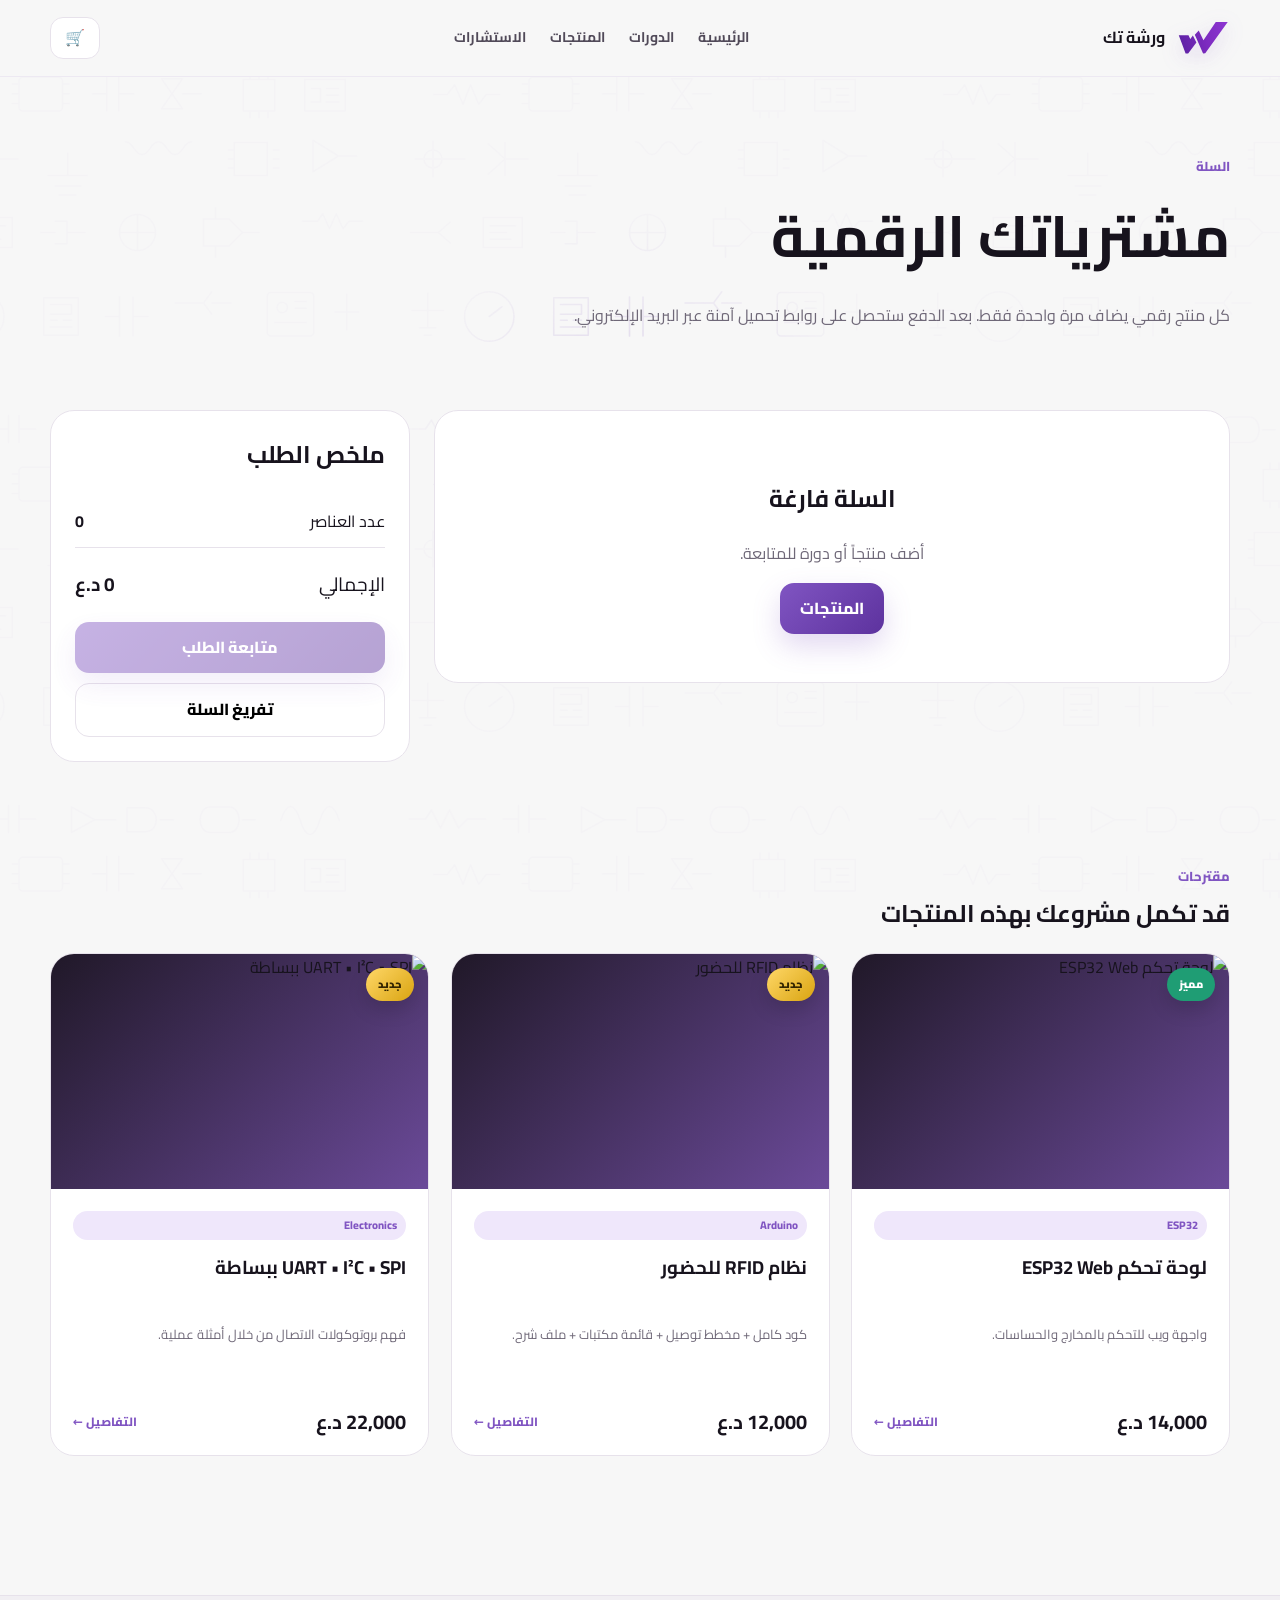
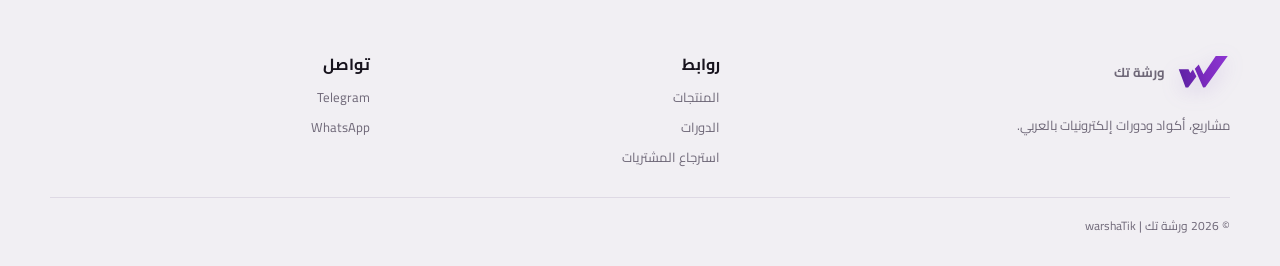
==== commit 5accc1ba: "Refresh regional currency scripts" ====
--- a/cart.html
+++ b/cart.html
@@ -1 +1 @@
-<!doctype html><html lang="ar" dir="rtl"><head><meta charset="utf-8"><meta name="viewport" content="width=device-width,initial-scale=1"><meta name="theme-color" content="#8055c2"><link rel="preconnect" href="https://fonts.googleapis.com"><link rel="preconnect" href="https://fonts.gstatic.com" crossorigin><link href="https://fonts.googleapis.com/css2?family=Cairo:wght@400;500;600;700;800;900&family=Inter:wght@600;700;800&display=swap" rel="stylesheet"><link rel="stylesheet" href="styles.css?v=20261009d"><title>السلة | ورشة تك</title></head><body data-page="cart"><header><div class="container nav"><a class="brand" href="index.html"><div class="logo">WT</div><span><strong>ورشة تك</strong><small>warshaTik</small></span></a><nav class="nav-links" id="navLinks"><a data-page="home" href="index.html">الرئيسية</a><a data-page="courses" href="courses.html">الدورات</a><a data-page="products" href="products.html">المنتجات</a><a data-page="consultations" href="consultations.html">الاستشارات</a></nav><div class="nav-actions"><button class="menu-btn" id="menuButton" aria-label="القائمة"><i></i><i></i><i></i></button></div></div></header><main><section class="page-hero"><div class="container"><span class="kicker">السلة</span><h1>مشترياتك الرقمية</h1><p>كل منتج رقمي يضاف مرة واحدة فقط. بعد الدفع ستحصل على روابط تحميل آمنة عبر البريد الإلكتروني.</p></div></section><section class="section" style="padding-top:20px"><div class="container cart-layout"><div class="cart-list" id="cartList"></div><aside class="cart-summary"><h2>ملخص الطلب</h2><div class="summary-line"><span>عدد العناصر</span><strong id="cartItemsCount">0</strong></div><div class="summary-line total"><span>الإجمالي</span><strong id="cartTotal">0</strong></div><a id="checkoutButton" class="btn btn-primary" href="checkout.html">متابعة الطلب</a><button id="clearCartButton" class="btn btn-ghost" type="button">تفريغ السلة</button></aside></div></section><section class="section rec-section" id="cartRecommendSection" hidden><div class="container"><div class="section-head"><div><span class="kicker">مقترحات</span><h2>قد تكمل مشروعك بهذه المنتجات</h2></div></div><div class="cards-grid" id="cartRecommendGrid"></div></div></section></main><footer><div class="container footer-grid"><div><a class="brand" href="index.html"><div class="logo">WT</div><span><strong>ورشة تك</strong><small>warshaTik</small></span></a><p>مشاريع، أكواد ودورات إلكترونيات بالعربي.</p></div><div><strong>روابط</strong><a href="products.html">المنتجات</a><a href="courses.html">الدورات</a><a href="recover.html">استرجاع المشتريات</a></div><div><strong>تواصل</strong><a href="https://t.me/HW2DMbot" target="_blank" rel="noopener">Telegram</a><a href="https://wa.me/9647867419185" target="_blank" rel="noopener">WhatsApp</a></div></div><div class="container copy">© 2026 ورشة تك | warshaTik</div></footer><script src="products.js"></script><script src="shared.js?v=20261009d"></script><script>async function renderCart(fromRefresh=false){await window.catalogReady;await window.storefrontReady;const ids=cartIds(),all=window.allCatalogItems?window.allCatalogItems():[...(W.products||[]),...(W.courses||[]),...(W.items||[])],items=ids.map(id=>all.find(x=>x.id===id)).filter(x=>x&&isItemSectionVisible(x));const list=document.getElementById('cartList');document.getElementById('cartItemsCount').textContent=items.length;const total=items.reduce((s,x)=>s+(x.status==='free'?0:Number(currency()==='USD'?x.price_usd:x.price_iqd)),0);document.getElementById('cartTotal').textContent=total===0&&items.length?'مجاني':(currency()==='USD'?`${total.toFixed(total%1?2:0)}`:`${total.toLocaleString('en-US')} د.ع`);const recs=recommendItems(items,3),recSec=document.getElementById('cartRecommendSection');if(recs.length){document.getElementById('cartRecommendGrid').innerHTML=recommendationCards(recs);recSec.hidden=false}else recSec.hidden=true;const checkout=document.getElementById('checkoutButton');if(!items.length){list.innerHTML='<div class="empty-card"><h2>السلة فارغة</h2><p>أضف منتجاً أو دورة للمتابعة.</p><a class="btn btn-primary" href="products.html">استكشف المنتجات</a></div>';checkout.classList.add('disabled-link');return}checkout.classList.remove('disabled-link');list.innerHTML=items.map(x=>{const img=imageUrl(x.images?.[0]);return`<article class="cart-item"><div class="cart-item-media">${img?`<img src="${img}" alt="${x.title}">`:`<span>${x.category}</span>`}</div><div class="cart-item-info"><span class="category">${x.category}</span><h3>${x.title}</h3><p>${x.short||''}</p><strong>${x.status==='free'?'مجاني':money(x)}</strong></div><button class="remove-cart" data-remove="${x.id}" type="button">حذف</button></article>`}).join('');document.querySelectorAll('[data-remove]').forEach(b=>b.onclick=()=>{removeFromCart(b.dataset.remove);renderCart(true)});if(!fromRefresh)window.catalogRefresh?.then(()=>renderCart(true))}document.addEventListener('DOMContentLoaded',()=>{renderCart();window.addEventListener('warsha:currency-ready',()=>renderCart(true),{once:true});document.getElementById('clearCartButton').onclick=()=>{clearCart();renderCart(true)}});</script></body></html>+<!doctype html><html lang="ar" dir="rtl"><head><meta charset="utf-8"><meta name="viewport" content="width=device-width,initial-scale=1"><meta name="theme-color" content="#8055c2"><link rel="preconnect" href="https://fonts.googleapis.com"><link rel="preconnect" href="https://fonts.gstatic.com" crossorigin><link href="https://fonts.googleapis.com/css2?family=Cairo:wght@400;500;600;700;800;900&family=Inter:wght@600;700;800&display=swap" rel="stylesheet"><link rel="stylesheet" href="styles.css?v=20261009d"><title>السلة | ورشة تك</title></head><body data-page="cart"><header><div class="container nav"><a class="brand" href="index.html"><div class="logo">WT</div><span><strong>ورشة تك</strong><small>warshaTik</small></span></a><nav class="nav-links" id="navLinks"><a data-page="home" href="index.html">الرئيسية</a><a data-page="courses" href="courses.html">الدورات</a><a data-page="products" href="products.html">المنتجات</a><a data-page="consultations" href="consultations.html">الاستشارات</a></nav><div class="nav-actions"><button class="menu-btn" id="menuButton" aria-label="القائمة"><i></i><i></i><i></i></button></div></div></header><main><section class="page-hero"><div class="container"><span class="kicker">السلة</span><h1>مشترياتك الرقمية</h1><p>كل منتج رقمي يضاف مرة واحدة فقط. بعد الدفع ستحصل على روابط تحميل آمنة عبر البريد الإلكتروني.</p></div></section><section class="section" style="padding-top:20px"><div class="container cart-layout"><div class="cart-list" id="cartList"></div><aside class="cart-summary"><h2>ملخص الطلب</h2><div class="summary-line"><span>عدد العناصر</span><strong id="cartItemsCount">0</strong></div><div class="summary-line total"><span>الإجمالي</span><strong id="cartTotal">0</strong></div><a id="checkoutButton" class="btn btn-primary" href="checkout.html">متابعة الطلب</a><button id="clearCartButton" class="btn btn-ghost" type="button">تفريغ السلة</button></aside></div></section><section class="section rec-section" id="cartRecommendSection" hidden><div class="container"><div class="section-head"><div><span class="kicker">مقترحات</span><h2>قد تكمل مشروعك بهذه المنتجات</h2></div></div><div class="cards-grid" id="cartRecommendGrid"></div></div></section></main><footer><div class="container footer-grid"><div><a class="brand" href="index.html"><div class="logo">WT</div><span><strong>ورشة تك</strong><small>warshaTik</small></span></a><p>مشاريع، أكواد ودورات إلكترونيات بالعربي.</p></div><div><strong>روابط</strong><a href="products.html">المنتجات</a><a href="courses.html">الدورات</a><a href="recover.html">استرجاع المشتريات</a></div><div><strong>تواصل</strong><a href="https://t.me/HW2DMbot" target="_blank" rel="noopener">Telegram</a><a href="https://wa.me/9647867419185" target="_blank" rel="noopener">WhatsApp</a></div></div><div class="container copy">© 2026 ورشة تك | warshaTik</div></footer><script src="products.js"></script><script src="shared.js?v=20261009e"></script><script>async function renderCart(fromRefresh=false){await window.catalogReady;await window.storefrontReady;const ids=cartIds(),all=window.allCatalogItems?window.allCatalogItems():[...(W.products||[]),...(W.courses||[]),...(W.items||[])],items=ids.map(id=>all.find(x=>x.id===id)).filter(x=>x&&isItemSectionVisible(x));const list=document.getElementById('cartList');document.getElementById('cartItemsCount').textContent=items.length;const total=items.reduce((s,x)=>s+(x.status==='free'?0:Number(currency()==='USD'?x.price_usd:x.price_iqd)),0);document.getElementById('cartTotal').textContent=total===0&&items.length?'مجاني':(currency()==='USD'?`${total.toFixed(total%1?2:0)}`:`${total.toLocaleString('en-US')} د.ع`);const recs=recommendItems(items,3),recSec=document.getElementById('cartRecommendSection');if(recs.length){document.getElementById('cartRecommendGrid').innerHTML=recommendationCards(recs);recSec.hidden=false}else recSec.hidden=true;const checkout=document.getElementById('checkoutButton');if(!items.length){list.innerHTML='<div class="empty-card"><h2>السلة فارغة</h2><p>أضف منتجاً أو دورة للمتابعة.</p><a class="btn btn-primary" href="products.html">استكشف المنتجات</a></div>';checkout.classList.add('disabled-link');return}checkout.classList.remove('disabled-link');list.innerHTML=items.map(x=>{const img=imageUrl(x.images?.[0]);return`<article class="cart-item"><div class="cart-item-media">${img?`<img src="${img}" alt="${x.title}">`:`<span>${x.category}</span>`}</div><div class="cart-item-info"><span class="category">${x.category}</span><h3>${x.title}</h3><p>${x.short||''}</p><strong>${x.status==='free'?'مجاني':money(x)}</strong></div><button class="remove-cart" data-remove="${x.id}" type="button">حذف</button></article>`}).join('');document.querySelectorAll('[data-remove]').forEach(b=>b.onclick=()=>{removeFromCart(b.dataset.remove);renderCart(true)});if(!fromRefresh)window.catalogRefresh?.then(()=>renderCart(true))}document.addEventListener('DOMContentLoaded',()=>{renderCart();window.addEventListener('warsha:currency-ready',()=>renderCart(true),{once:true});document.getElementById('clearCartButton').onclick=()=>{clearCart();renderCart(true)}});</script></body></html>
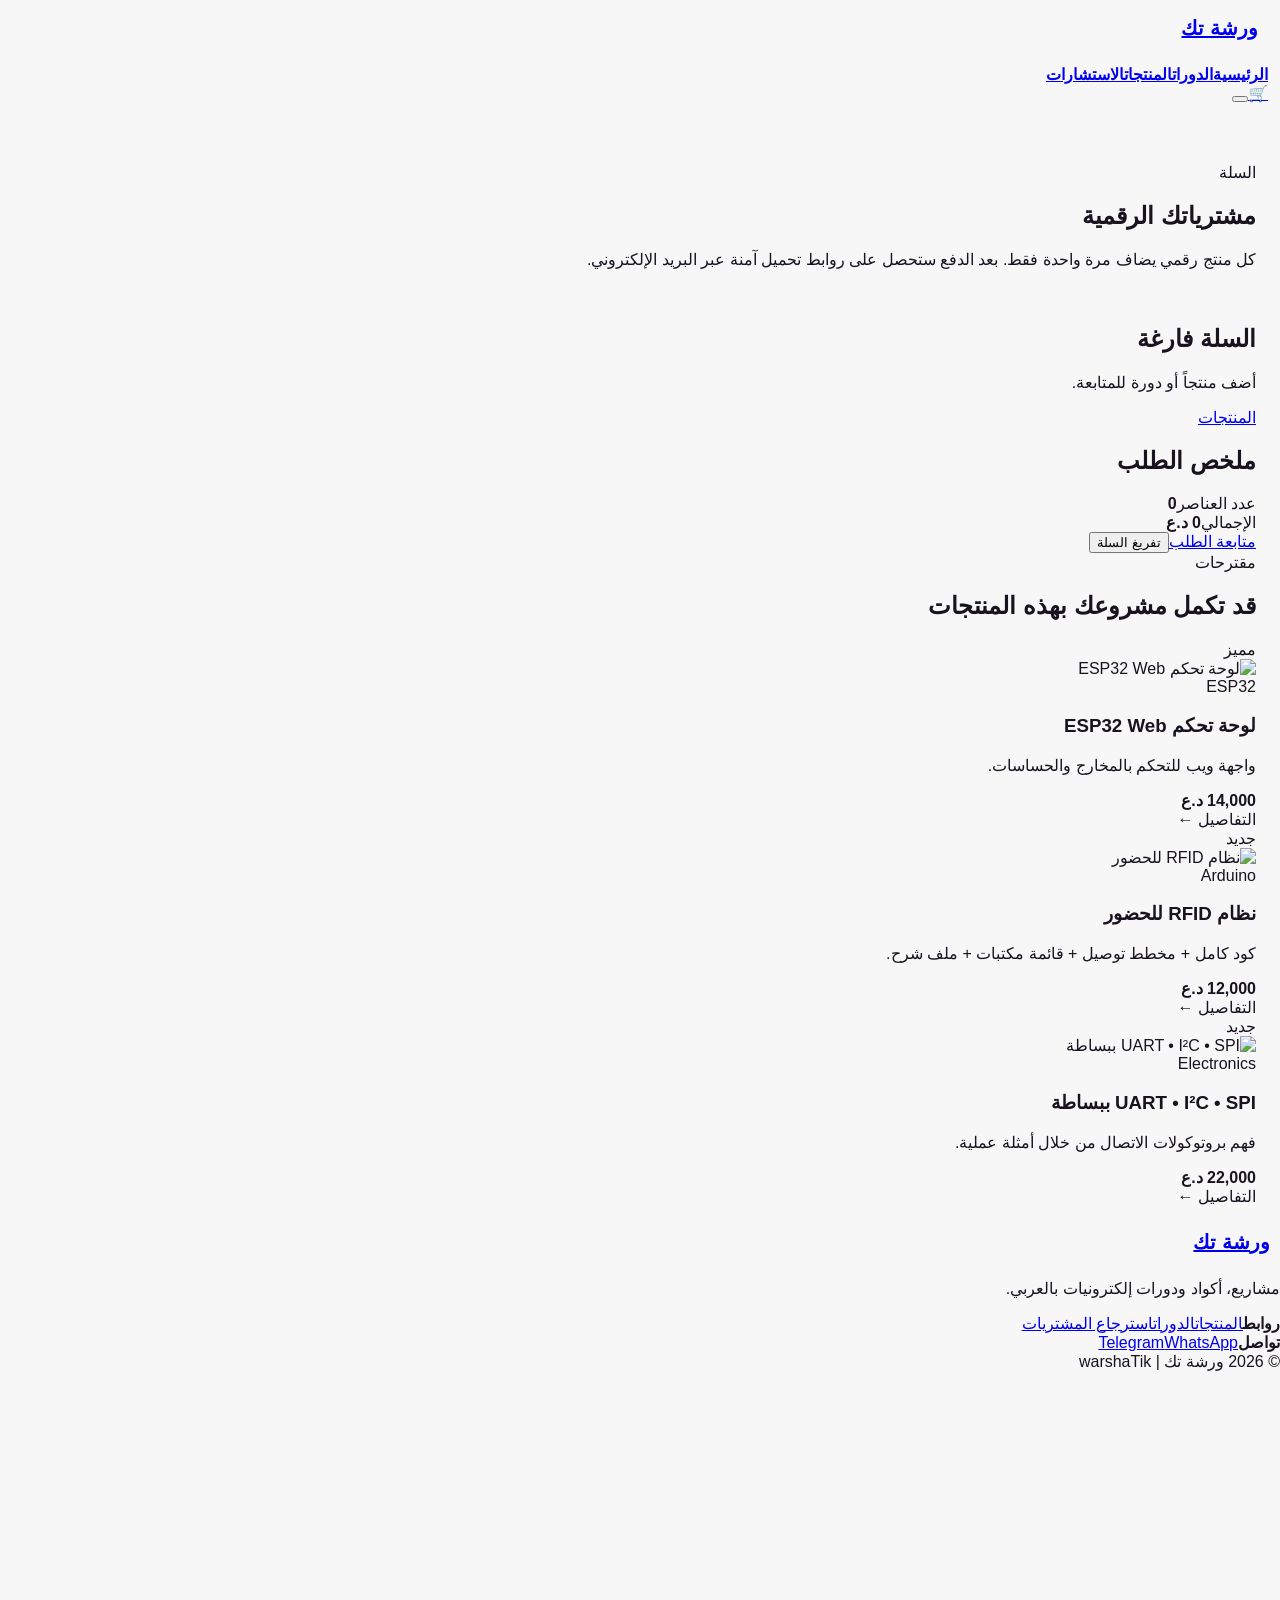
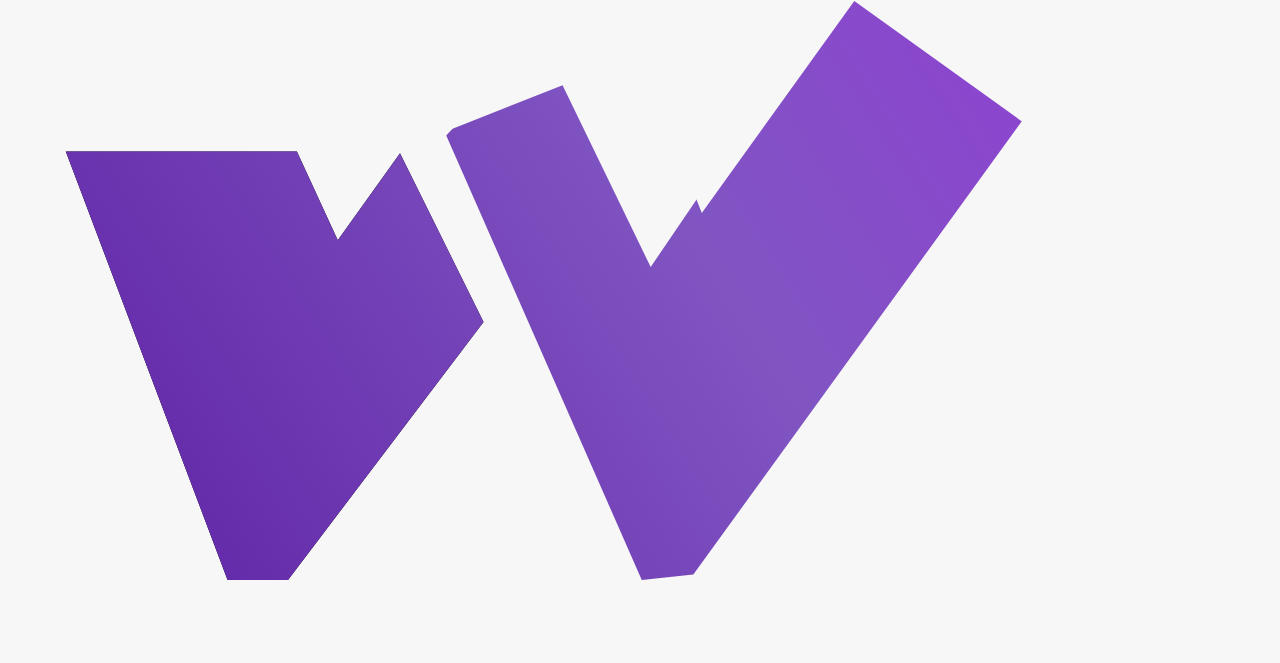
==== commit 1dbbc75e: "Refresh final production assets" ====
--- a/cart.html
+++ b/cart.html
@@ -1 +1 @@
-<!doctype html><html lang="ar" dir="rtl"><head><meta charset="utf-8"><meta name="viewport" content="width=device-width,initial-scale=1"><meta name="theme-color" content="#8055c2"><link rel="preconnect" href="https://fonts.googleapis.com"><link rel="preconnect" href="https://fonts.gstatic.com" crossorigin><link href="https://fonts.googleapis.com/css2?family=Cairo:wght@400;500;600;700;800;900&family=Inter:wght@600;700;800&display=swap" rel="stylesheet"><link rel="stylesheet" href="styles.css?v=20261009d"><title>السلة | ورشة تك</title></head><body data-page="cart"><header><div class="container nav"><a class="brand" href="index.html"><div class="logo">WT</div><span><strong>ورشة تك</strong><small>warshaTik</small></span></a><nav class="nav-links" id="navLinks"><a data-page="home" href="index.html">الرئيسية</a><a data-page="courses" href="courses.html">الدورات</a><a data-page="products" href="products.html">المنتجات</a><a data-page="consultations" href="consultations.html">الاستشارات</a></nav><div class="nav-actions"><button class="menu-btn" id="menuButton" aria-label="القائمة"><i></i><i></i><i></i></button></div></div></header><main><section class="page-hero"><div class="container"><span class="kicker">السلة</span><h1>مشترياتك الرقمية</h1><p>كل منتج رقمي يضاف مرة واحدة فقط. بعد الدفع ستحصل على روابط تحميل آمنة عبر البريد الإلكتروني.</p></div></section><section class="section" style="padding-top:20px"><div class="container cart-layout"><div class="cart-list" id="cartList"></div><aside class="cart-summary"><h2>ملخص الطلب</h2><div class="summary-line"><span>عدد العناصر</span><strong id="cartItemsCount">0</strong></div><div class="summary-line total"><span>الإجمالي</span><strong id="cartTotal">0</strong></div><a id="checkoutButton" class="btn btn-primary" href="checkout.html">متابعة الطلب</a><button id="clearCartButton" class="btn btn-ghost" type="button">تفريغ السلة</button></aside></div></section><section class="section rec-section" id="cartRecommendSection" hidden><div class="container"><div class="section-head"><div><span class="kicker">مقترحات</span><h2>قد تكمل مشروعك بهذه المنتجات</h2></div></div><div class="cards-grid" id="cartRecommendGrid"></div></div></section></main><footer><div class="container footer-grid"><div><a class="brand" href="index.html"><div class="logo">WT</div><span><strong>ورشة تك</strong><small>warshaTik</small></span></a><p>مشاريع، أكواد ودورات إلكترونيات بالعربي.</p></div><div><strong>روابط</strong><a href="products.html">المنتجات</a><a href="courses.html">الدورات</a><a href="recover.html">استرجاع المشتريات</a></div><div><strong>تواصل</strong><a href="https://t.me/HW2DMbot" target="_blank" rel="noopener">Telegram</a><a href="https://wa.me/9647867419185" target="_blank" rel="noopener">WhatsApp</a></div></div><div class="container copy">© 2026 ورشة تك | warshaTik</div></footer><script src="products.js"></script><script src="shared.js?v=20261009e"></script><script>async function renderCart(fromRefresh=false){await window.catalogReady;await window.storefrontReady;const ids=cartIds(),all=window.allCatalogItems?window.allCatalogItems():[...(W.products||[]),...(W.courses||[]),...(W.items||[])],items=ids.map(id=>all.find(x=>x.id===id)).filter(x=>x&&isItemSectionVisible(x));const list=document.getElementById('cartList');document.getElementById('cartItemsCount').textContent=items.length;const total=items.reduce((s,x)=>s+(x.status==='free'?0:Number(currency()==='USD'?x.price_usd:x.price_iqd)),0);document.getElementById('cartTotal').textContent=total===0&&items.length?'مجاني':(currency()==='USD'?`${total.toFixed(total%1?2:0)}`:`${total.toLocaleString('en-US')} د.ع`);const recs=recommendItems(items,3),recSec=document.getElementById('cartRecommendSection');if(recs.length){document.getElementById('cartRecommendGrid').innerHTML=recommendationCards(recs);recSec.hidden=false}else recSec.hidden=true;const checkout=document.getElementById('checkoutButton');if(!items.length){list.innerHTML='<div class="empty-card"><h2>السلة فارغة</h2><p>أضف منتجاً أو دورة للمتابعة.</p><a class="btn btn-primary" href="products.html">استكشف المنتجات</a></div>';checkout.classList.add('disabled-link');return}checkout.classList.remove('disabled-link');list.innerHTML=items.map(x=>{const img=imageUrl(x.images?.[0]);return`<article class="cart-item"><div class="cart-item-media">${img?`<img src="${img}" alt="${x.title}">`:`<span>${x.category}</span>`}</div><div class="cart-item-info"><span class="category">${x.category}</span><h3>${x.title}</h3><p>${x.short||''}</p><strong>${x.status==='free'?'مجاني':money(x)}</strong></div><button class="remove-cart" data-remove="${x.id}" type="button">حذف</button></article>`}).join('');document.querySelectorAll('[data-remove]').forEach(b=>b.onclick=()=>{removeFromCart(b.dataset.remove);renderCart(true)});if(!fromRefresh)window.catalogRefresh?.then(()=>renderCart(true))}document.addEventListener('DOMContentLoaded',()=>{renderCart();window.addEventListener('warsha:currency-ready',()=>renderCart(true),{once:true});document.getElementById('clearCartButton').onclick=()=>{clearCart();renderCart(true)}});</script></body></html>+<!doctype html><html lang="ar" dir="rtl"><head><meta charset="utf-8"><meta name="viewport" content="width=device-width,initial-scale=1"><meta name="theme-color" content="#8055c2"><link rel="preconnect" href="https://fonts.googleapis.com"><link rel="preconnect" href="https://fonts.gstatic.com" crossorigin><link href="https://fonts.googleapis.com/css2?family=Cairo:wght@400;500;600;700;800;900&family=Inter:wght@600;700;800&display=swap" rel="stylesheet"><link rel="stylesheet" href="styles.css?v=20261009-final"><title>السلة | ورشة تك</title></head><body data-page="cart"><header><div class="container nav"><a class="brand" href="index.html"><div class="logo">WT</div><span><strong>ورشة تك</strong><small>warshaTik</small></span></a><nav class="nav-links" id="navLinks"><a data-page="home" href="index.html">الرئيسية</a><a data-page="courses" href="courses.html">الدورات</a><a data-page="products" href="products.html">المنتجات</a><a data-page="consultations" href="consultations.html">الاستشارات</a></nav><div class="nav-actions"><button class="menu-btn" id="menuButton" aria-label="القائمة"><i></i><i></i><i></i></button></div></div></header><main><section class="page-hero"><div class="container"><span class="kicker">السلة</span><h1>مشترياتك الرقمية</h1><p>كل منتج رقمي يضاف مرة واحدة فقط. بعد الدفع ستحصل على روابط تحميل آمنة عبر البريد الإلكتروني.</p></div></section><section class="section" style="padding-top:20px"><div class="container cart-layout"><div class="cart-list" id="cartList"></div><aside class="cart-summary"><h2>ملخص الطلب</h2><div class="summary-line"><span>عدد العناصر</span><strong id="cartItemsCount">0</strong></div><div class="summary-line total"><span>الإجمالي</span><strong id="cartTotal">0</strong></div><a id="checkoutButton" class="btn btn-primary" href="checkout.html">متابعة الطلب</a><button id="clearCartButton" class="btn btn-ghost" type="button">تفريغ السلة</button></aside></div></section><section class="section rec-section" id="cartRecommendSection" hidden><div class="container"><div class="section-head"><div><span class="kicker">مقترحات</span><h2>قد تكمل مشروعك بهذه المنتجات</h2></div></div><div class="cards-grid" id="cartRecommendGrid"></div></div></section></main><footer><div class="container footer-grid"><div><a class="brand" href="index.html"><div class="logo">WT</div><span><strong>ورشة تك</strong><small>warshaTik</small></span></a><p>مشاريع، أكواد ودورات إلكترونيات بالعربي.</p></div><div><strong>روابط</strong><a href="products.html">المنتجات</a><a href="courses.html">الدورات</a><a href="recover.html">استرجاع المشتريات</a></div><div><strong>تواصل</strong><a href="https://t.me/HW2DMbot" target="_blank" rel="noopener">Telegram</a><a href="https://wa.me/9647867419185" target="_blank" rel="noopener">WhatsApp</a></div></div><div class="container copy">© 2026 ورشة تك | warshaTik</div></footer><script src="products.js"></script><script src="shared.js?v=20261009-final"></script><script>async function renderCart(fromRefresh=false){await window.catalogReady;await window.storefrontReady;const ids=cartIds(),all=window.allCatalogItems?window.allCatalogItems():[...(W.products||[]),...(W.courses||[]),...(W.items||[])],items=ids.map(id=>all.find(x=>x.id===id)).filter(x=>x&&isItemSectionVisible(x));const list=document.getElementById('cartList');document.getElementById('cartItemsCount').textContent=items.length;const total=items.reduce((s,x)=>s+(x.status==='free'?0:Number(currency()==='USD'?x.price_usd:x.price_iqd)),0);document.getElementById('cartTotal').textContent=total===0&&items.length?'مجاني':(currency()==='USD'?`${total.toFixed(total%1?2:0)}`:`${total.toLocaleString('en-US')} د.ع`);const recs=recommendItems(items,3),recSec=document.getElementById('cartRecommendSection');if(recs.length){document.getElementById('cartRecommendGrid').innerHTML=recommendationCards(recs);recSec.hidden=false}else recSec.hidden=true;const checkout=document.getElementById('checkoutButton');if(!items.length){list.innerHTML='<div class="empty-card"><h2>السلة فارغة</h2><p>أضف منتجاً أو دورة للمتابعة.</p><a class="btn btn-primary" href="products.html">استكشف المنتجات</a></div>';checkout.classList.add('disabled-link');return}checkout.classList.remove('disabled-link');list.innerHTML=items.map(x=>{const img=imageUrl(x.images?.[0]);return`<article class="cart-item"><div class="cart-item-media">${img?`<img src="${img}" alt="${x.title}">`:`<span>${x.category}</span>`}</div><div class="cart-item-info"><span class="category">${x.category}</span><h3>${x.title}</h3><p>${x.short||''}</p><strong>${x.status==='free'?'مجاني':money(x)}</strong></div><button class="remove-cart" data-remove="${x.id}" type="button">حذف</button></article>`}).join('');document.querySelectorAll('[data-remove]').forEach(b=>b.onclick=()=>{removeFromCart(b.dataset.remove);renderCart(true)});if(!fromRefresh)window.catalogRefresh?.then(()=>renderCart(true))}document.addEventListener('DOMContentLoaded',()=>{renderCart();window.addEventListener('warsha:currency-ready',()=>renderCart(true),{once:true});document.getElementById('clearCartButton').onclick=()=>{clearCart();renderCart(true)}});</script></body></html>
--- a/styles.css
+++ b/styles.css
@@ -1,629 +1,116 @@
-:root{--bg:#f7f7f7;--surface:#fff;--text:#17131d;--muted:#6f6878;--purple:#8055c2;--purple2:#5d329e;--soft:#efe7fb;--border:#e7e2eb;--shadow:0 18px 60px rgba(55,35,82,.11);--radius:24px}*{box-sizing:border-box}html{scroll-behavior:smooth}body{margin:0;background:var(--bg);color:var(--text);font-family:"Cairo",system-ui,sans-serif;line-height:1.7}a{text-decoration:none;color:inherit}button,input,select{font:inherit}.container{width:min(1180px,calc(100% - 36px));margin:auto}.section{padding:90px 0}header{position:sticky;top:0;z-index:60;background:rgba(247,247,247,.86);backdrop-filter:blur(18px);border-bottom:1px solid rgba(128,85,194,.08)}.nav{height:76px;display:flex;align-items:center;justify-content:space-between;gap:20px}.brand{display:flex;align-items:center;gap:11px}.logo{width:44px;height:44px;border-radius:14px;background:linear-gradient(145deg,var(--purple),var(--purple2));color:#fff;display:grid;place-items:center;font-weight:800;box-shadow:0 10px 25px rgba(128,85,194,.25)}.brand span{display:flex;flex-direction:column;line-height:1.1}.brand small{font-family:Inter,sans-serif;color:var(--muted);font-size:11px}.nav-links{display:flex;gap:24px;align-items:center}.nav-links a{font-weight:700;font-size:14px;color:#514a59}.nav-links a:hover,.nav-links a.active{color:var(--purple)}.nav-actions{display:flex;gap:9px;align-items:center}.currency-btn,.menu-btn{border:1px solid var(--border);background:#fff;border-radius:13px;height:42px;padding:0 14px;font-weight:800;color:var(--purple);display:inline-flex;align-items:center;justify-content:center}.menu-btn{display:none;width:42px;padding:8px}.menu-btn i{display:block;height:2px;background:#222;margin:5px}.btn{border:0;border-radius:14px;padding:12px 20px;font-weight:800;display:inline-flex;align-items:center;justify-content:center;transition:.25s;cursor:pointer}.btn:hover{transform:translateY(-2px)}.btn-primary{background:linear-gradient(135deg,var(--purple),var(--purple2));color:#fff;box-shadow:0 12px 28px rgba(128,85,194,.23)}.btn-ghost{background:#fff;border:1px solid var(--border)}.btn:disabled{opacity:.55;cursor:not-allowed;transform:none}.disabled-link{pointer-events:none;opacity:.45}.hero{min-height:680px;display:flex;align-items:center}.hero-grid{display:grid;grid-template-columns:1.05fr .95fr;gap:70px;align-items:center}.kicker{color:var(--purple);font-size:13px;font-weight:800}.hero h1{font-size:clamp(42px,6vw,72px);line-height:1.12;margin:14px 0}.hero h1 em{font-style:normal;color:var(--purple)}.hero p{color:var(--muted);font-size:18px;max-width:660px}.hero-actions{display:flex;gap:10px;margin-top:28px}.hero-board{aspect-ratio:1.1;background:linear-gradient(145deg,#fff,#eee8f6);border:1px solid #e3d9ef;border-radius:34px;padding:28px;box-shadow:var(--shadow);transform:rotate(-1.5deg)}.pcb{height:100%;border-radius:24px;background:#1d1723;position:relative;overflow:hidden;color:#fff;padding:30px}.pcb:before{content:"";position:absolute;inset:0;background-image:radial-gradient(circle,#7757a0 1px,transparent 1px);background-size:24px 24px;opacity:.2}.pcb-chip{position:absolute;inset:50% auto auto 50%;transform:translate(-50%,-50%);padding:26px 34px;border:1px solid #8a67ba;background:#342740;border-radius:17px;color:#dbc7f6;font:700 13px Inter;letter-spacing:2px}.trace{position:absolute;background:#8055c2;opacity:.7}.tr1{height:2px;width:40%;left:0;top:50%}.tr2{height:2px;width:40%;right:0;top:50%}.tr3{width:2px;height:36%;left:50%;top:0}.tr4{width:2px;height:36%;left:50%;bottom:0}.quick-grid{display:grid;grid-template-columns:repeat(3,1fr);gap:20px}.quick-card{background:#fff;border:1px solid var(--border);border-radius:var(--radius);padding:28px;transition:.3s}.quick-card:hover{transform:translateY(-6px);box-shadow:var(--shadow)}.quick-icon{width:52px;height:52px;border-radius:16px;background:var(--soft);color:var(--purple);display:grid;place-items:center;font-weight:900}.quick-card h3{margin:18px 0 7px}.quick-card p{color:var(--muted);font-size:14px}.quick-card b{color:var(--purple);font-size:13px}.page-hero{padding:75px 0 45px}.page-hero h1{font-size:clamp(38px,5vw,58px);margin:8px 0}.page-hero p{color:var(--muted);max-width:700px}.cards-grid{display:grid;grid-template-columns:repeat(3,1fr);gap:22px}.product-card{background:#fff;border:1px solid var(--border);border-radius:var(--radius);overflow:hidden;transition:.32s;cursor:pointer}.product-card:hover{transform:translateY(-7px);box-shadow:var(--shadow);border-color:#dacbed}.product-media{aspect-ratio:16/10;background:linear-gradient(135deg,#201828,#6b4a99);position:relative;display:grid;place-items:center}.electronics-art{width:72%;height:70%;border:1px solid rgba(255,255,255,.15);border-radius:18px;position:relative}.chip{position:absolute;inset:50% auto auto 50%;transform:translate(-50%,-50%);background:#342740;color:#d9c6f4;border:1px solid #8261ad;padding:10px 14px;border-radius:10px;font:700 10px Inter;letter-spacing:1px}.wire{position:absolute;background:#9a70ce;opacity:.6}.w1{height:2px;width:50%;left:-22%;top:40%}.w2{height:2px;width:50%;right:-22%;top:58%}.w3{width:2px;height:55%;left:55%;top:-15%}.product-body{padding:22px}.category{font-size:11px;font-weight:800;color:var(--purple);background:var(--soft);padding:5px 9px;border-radius:20px}.product-body h3{margin:12px 0 5px}.product-body p{color:var(--muted);font-size:13px;min-height:48px}.price-row{display:flex;justify-content:space-between;align-items:end;gap:12px;margin-top:18px}.price-row strong{font-size:20px}.old-price{text-decoration:line-through;color:#9c95a3;display:block}.view-btn{font-size:12px;font-weight:800;color:var(--purple)}.flag{position:absolute;top:14px;right:14px;z-index:2;border-radius:999px;padding:7px 12px;font-size:11px;font-weight:900;box-shadow:0 8px 20px rgba(0,0,0,.15);animation:flagpop 1.8s ease-in-out infinite alternate}.flag-new{background:linear-gradient(135deg,#ffd767,#d9a411);color:#352600}.flag-sale{background:#7a52c0;color:#fff}.flag-sold{background:#d83f4d;color:#fff}.flag-featured{background:#1f9d74;color:#fff}.flag-coming{background:#2878c8;color:#fff}.flag-normal{display:none}@keyframes flagpop{from{transform:translateY(0) scale(1)}to{transform:translateY(-3px) scale(1.035)}}.detail-grid{display:grid;grid-template-columns:1fr 1fr;gap:55px;align-items:start}.gallery-main{aspect-ratio:16/10;background:linear-gradient(135deg,#1d1724,#7452a5);border-radius:28px;position:relative;display:grid;place-items:center;color:#fff;overflow:hidden}.gallery-main .big-chip{padding:24px 30px;border:1px solid #8d6cb8;background:#342840;border-radius:16px;font:700 13px Inter;letter-spacing:2px}.thumbs{display:grid;grid-template-columns:repeat(3,1fr);gap:10px;margin-top:10px}.thumb{aspect-ratio:16/10;border-radius:14px;background:#eae4f2;border:1px solid var(--border);display:grid;place-items:center;font-size:11px;color:var(--muted);cursor:pointer}.detail h1{font-size:clamp(32px,4vw,50px);line-height:1.2;margin:12px 0}.detail .desc{color:var(--muted)}.detail-price{font-size:30px;font-weight:900;margin:20px 0}.feature-list{list-style:none;padding:0}.feature-list li{padding:8px 0}.feature-list li:before{content:"✓";color:var(--purple);font-weight:900;margin-left:8px}.video-box{margin-top:24px;background:#fff;border:1px solid var(--border);border-radius:18px;padding:18px}.video-box a{color:var(--purple);font-weight:800}.consult-grid{display:grid;grid-template-columns:1fr 1fr;gap:22px}.consult-card{background:#fff;border:1px solid var(--border);border-radius:26px;padding:30px;position:relative;overflow:hidden}.consult-card h2{margin:10px 0}.consult-card p,.consult-card li{color:var(--muted)}.consult-price{font-size:32px;font-weight:900;color:var(--purple);margin:18px 0}.contact-row{display:flex;gap:10px;flex-wrap:wrap}.contact-row a{flex:1;min-width:180px}.cart-layout,.checkout-grid{display:grid;grid-template-columns:minmax(0,1fr) 360px;gap:24px;align-items:start}.cart-list{display:flex;flex-direction:column;gap:14px}.cart-item{background:#fff;border:1px solid var(--border);border-radius:22px;padding:16px;display:grid;grid-template-columns:140px minmax(0,1fr) auto;gap:18px;align-items:center}.cart-item-media{height:100px;border-radius:16px;overflow:hidden;background:linear-gradient(135deg,#21182a,#6e4b9d);display:grid;place-items:center;color:#fff;font-weight:800}.cart-item-media img{width:100%;height:100%;object-fit:cover}.cart-item-info h3{margin:6px 0}.cart-item-info p{margin:0;color:var(--muted);font-size:13px}.cart-item-info strong{display:block;margin-top:8px}.remove-cart{border:0;background:#fff1f2;color:#b42334;border-radius:12px;padding:9px 13px;font-weight:800;cursor:pointer}.cart-summary,.checkout-card,.empty-card,.order-ready{background:#fff;border:1px solid var(--border);border-radius:24px;padding:24px}.cart-summary{position:sticky;top:96px}.cart-summary h2,.checkout-card h2,.order-ready h2{margin-top:0}.summary-line,.checkout-mini{display:flex;justify-content:space-between;gap:14px;padding:12px 0;border-bottom:1px solid var(--border)}.summary-line.total{font-size:19px;border-bottom:0;margin-top:8px}.cart-summary .btn{width:100%;margin-top:10px}.checkout-card label{display:flex;flex-direction:column;gap:7px;font-weight:700}.checkout-card input{width:100%;padding:13px 14px;border:1px solid var(--border);border-radius:13px;background:#fff;outline:none}.checkout-card input:focus{border-color:#b99ada;box-shadow:0 0 0 3px rgba(128,85,194,.08)}.security-note{margin:16px 0;background:#f3edfb;border:1px solid #e2d6f2;padding:14px 16px;border-radius:15px;color:#5f5270;font-size:13px}.checkout-status{color:#b42334;font-weight:700}.order-ready{border-color:#d9caec}.empty-card{text-align:center;padding:48px 24px}.empty-card p{color:var(--muted)}footer{margin-top:50px;padding:55px 0 30px;border-top:1px solid var(--border);background:#f1eff3}.footer-grid{display:grid;grid-template-columns:1.5fr 1fr 1fr;gap:30px}.footer-grid p,.footer-grid a{color:var(--muted);font-size:13px}.footer-grid div{display:flex;flex-direction:column;gap:8px}.copy{border-top:1px solid #ded9e4;margin-top:28px;padding-top:18px;color:var(--muted);font-size:12px}.reveal{opacity:0;transform:translateY(22px);transition:.7s}.reveal.visible{opacity:1;transform:none}@media(max-width:900px){.nav-links{position:absolute;top:76px;right:18px;left:18px;background:#fff;border:1px solid var(--border);border-radius:18px;padding:18px;display:none;flex-direction:column;align-items:stretch;box-shadow:var(--shadow)}.nav-links.open{display:flex}.menu-btn{display:block}.hero-grid,.detail-grid,.consult-grid,.cart-layout,.checkout-grid{grid-template-columns:1fr}.cards-grid,.quick-grid{grid-template-columns:repeat(2,1fr)}.hero{min-height:auto}.footer-grid{grid-template-columns:1fr 1fr}.cart-summary{position:static}.cart-item{grid-template-columns:110px 1fr}}@media(max-width:600px){.container{width:min(100% - 24px,1180px)}.section{padding:65px 0}.hero{padding:55px 0}.hero h1{font-size:42px}.hero-actions{flex-direction:column}.cards-grid,.quick-grid,.footer-grid{grid-template-columns:1fr}.product-body p{min-height:0}.detail-grid{gap:28px}.page-hero{padding-top:55px}.currency-btn{padding:0 10px}.cart-item{grid-template-columns:1fr}.cart-item-media{height:170px}.remove-cart{justify-self:start}}
-/* WarshaTik interactive electronics background */
-:root{--fx-x:50vw;--fx-y:42vh}
-body{position:relative;isolation:isolate;overflow-x:hidden}
-body::before,body::after{content:"";position:fixed;inset:0;pointer-events:none;z-index:-1;background-repeat:repeat;background-size:510px 390px;background-position:center top;background-image:url("data:image/svg+xml,%3Csvg xmlns='http://www.w3.org/2000/svg' width='680' height='520' viewBox='0 0 680 520' fill='none' stroke='%238055c2' stroke-width='2.1' stroke-linecap='round' stroke-linejoin='round'%3E%3Cg%3E%3Cpath d='M32 52h22l8-12 12 24 12-24 12 24 12-12h24'/%3E%3Cpath d='M178 34v36m14-36v36m-34-18h20m14 0h22'/%3E%3Cpath d='M262 36v34l31-17-31-17Zm31 17h28'/%3E%3Cpath d='M360 37c20 0 20 32 0 32h-24V37h24Zm20 16h18'/%3E%3Cpath d='M447 36c-18 0-18 34 0 34h25c18 0 18-34 0-34h-25Zm43 17h17'/%3E%3Cpath d='M541 54c8-25 18-25 26 0s18 25 26 0 18-25 26 0'/%3E%3Cpath d='M65 126h18l10-13 11 26 10-26 11 26 10-13h18'/%3E%3Crect x='192' y='103' width='58' height='45' rx='5'/%3E%3Cpath d='M183 112h9m-9 13h9m-9 13h9m58-26h9m-9 13h9m-9 13h9'/%3E%3Cpath d='M309 102v46m16-46v46m-35-23h19m16 0h20'/%3E%3Cpath d='M382 105h28l-14 20 14 20h-28l14-20-14-20Zm28 20h25'/%3E%3Cpath d='M491 106h42v42h-42zM500 97v9m12-9v9m12-9v9m-24 51v-9m12 9v-9m12 9v-9'/%3E%3Cpath d='M573 106h54v42h-54zM582 118h12v18h-12m20-18h16m-16 9h16m-16 9h16'/%3E%3Cpath d='M40 212h48m-24-24v48m24-24h18'/%3E%3Ccircle cx='64' cy='212' r='12'/%3E%3Cpath d='M160 190v44m0-22h31m-31 0-22-20m22 20-22 20'/%3E%3Cpath d='M231 234h52m-26 0v-30m-17 44h34m-28 12h22'/%3E%3Cpath d='M334 189c11 0 11 17 22 17s11-17 22-17 11 17 22 17 11-17 22-17'/%3E%3Cpath d='M479 190h44v44h-44zM471 200h8m-8 12h8m-8 12h8m52-24h8m-8 12h8m-8 12h8'/%3E%3Cpath d='M584 187l34 21-34 21v-42Zm34 21h24'/%3E%3Cpath d='M43 310h28m0 0 16-14m-16 14 16 14m-44-14h-9'/%3E%3Cpath d='M131 290h52v40h-52zM140 301h34m-34 9h22m-22 9h28'/%3E%3Cpath d='M240 295h16v30h-16m16-15h24m-40 0h-19'/%3E%3Ccircle cx='350' cy='310' r='24'/%3E%3Cpath d='M350 286v48m-24-24h48'/%3E%3Cpath d='M438 292h34l18 18-18 18h-34z'/%3E%3Cpath d='M454 292v-15m0 51v15m36-33h22'/%3E%3Cpath d='M570 295h20l7-10 9 20 9-20 9 20 8-10h18'/%3E%3Cpath d='M36 414h42m-21-23v46m-11 0h22m-16 10h10'/%3E%3Cpath d='M139 389c18 0 33 15 33 33s-15 33-33 33-33-15-33-33 15-33 33-33Zm0 33 17-13'/%3E%3Cpath d='M225 397h46v50h-46zM234 406h28v13h-28m0 8h9m8 0h11m-28 9h28'/%3E%3Cpath d='M326 396v52m18-52v52m-37-26h19m18 0h20'/%3E%3Cpath d='M416 404h22m0 0 11-15m-11 15 11 15m-33-15h-16m49 0h26'/%3E%3Crect x='523' y='390' width='62' height='58' rx='5'/%3E%3Ccircle cx='543' cy='410' r='7'/%3E%3Cpath d='M560 402h15m-15 9h15m-42 19h42'/%3E%3Cpath d='M629 392v48m-16-24h32'/%3E%3C/g%3E%3C/svg%3E")}
-body::before{opacity:.022}
-body::after{opacity:.13;filter:drop-shadow(0 0 4px rgba(128,85,194,.22));-webkit-mask-image:radial-gradient(circle 235px at var(--fx-x) var(--fx-y),#000 0 31%,rgba(0,0,0,.95) 47%,rgba(0,0,0,.45) 69%,transparent 100%);mask-image:radial-gradient(circle 235px at var(--fx-x) var(--fx-y),#000 0 31%,rgba(0,0,0,.95) 47%,rgba(0,0,0,.45) 69%,transparent 100%);transition:opacity .28s ease}
-html:not(.fx-active):not(.fx-mobile) body::after{opacity:.035}
-main{position:relative;z-index:1}
-footer{position:relative;z-index:1}
-header{z-index:60}
-@media (max-width:900px),(pointer:coarse){
-  body::before{opacity:.018;animation:warshaPatternDrift 24s linear infinite alternate}
-  body::after{opacity:.09;-webkit-mask-image:radial-gradient(circle 48vw at 50% 44%,#000 0 24%,rgba(0,0,0,.78) 55%,transparent 100%);mask-image:radial-gradient(circle 48vw at 50% 44%,#000 0 24%,rgba(0,0,0,.78) 55%,transparent 100%);animation:warshaMobileGlow 7s ease-in-out infinite,warshaPatternDrift 30s linear infinite alternate}
-}
-@keyframes warshaMobileGlow{0%,100%{opacity:.035;filter:drop-shadow(0 0 2px rgba(128,85,194,.12))}50%{opacity:.105;filter:drop-shadow(0 0 5px rgba(128,85,194,.24))}}
-@keyframes warshaPatternDrift{from{background-position:0 0}to{background-position:55px 36px}}
-@media (prefers-reduced-motion:reduce){
-  body::before,body::after{animation:none!important;transition:none!important}
-  body::after{opacity:.035;-webkit-mask-image:none;mask-image:none;filter:none}
-}
+*{box-sizing:border-box}body{margin:0;font-family:Arial,sans-serif;background:#f7f7f7;color:#18131f}.app{display:grid;grid-template-columns:240px 1fr;min-height:100vh}.sidebar{background:#18131f;color:#fff;padding:20px;position:sticky;top:0;height:100vh}.brand{font-weight:800;font-size:20px;margin-bottom:25px;display:flex;gap:10px;align-items:center}.brand small{color:#b7a9c8}.nav{display:block;width:100%;text-align:right;border:0;background:transparent;color:#ddd;padding:12px;border-radius:10px;margin:4px 0;font-weight:700}.nav.active,.nav:hover{background:#2c2237;color:#fff}main{padding:24px}header{display:flex;justify-content:space-between;align-items:center;margin-bottom:20px}header h1{margin:0}header p{margin:4px 0;color:#777}.primary{background:#8055c2;color:#fff;border:0;border-radius:10px;padding:10px 15px;font-weight:700;cursor:pointer}.view{display:none}.view.active{display:block}.stats{display:grid;grid-template-columns:repeat(4,1fr);gap:14px;margin-bottom:18px}.card,.panel{background:#fff;border:1px solid #e8e2ee;border-radius:18px;padding:18px}.card strong{display:block;font-size:28px;margin-top:5px}.panel-head{display:flex;justify-content:space-between;align-items:center;gap:15px}.two{display:grid;grid-template-columns:1fr 1fr;gap:18px}.form-grid{display:grid;grid-template-columns:1fr 1fr;gap:12px}.full{grid-column:1/-1}label{display:flex;flex-direction:column;gap:6px;font-size:12px;color:#666}input,textarea,select{border:1px solid #ddd5e7;border-radius:10px;padding:10px;background:#fafafa;font:inherit}textarea{min-height:90px}.table-wrap{overflow:auto}table{width:100%;border-collapse:collapse;margin-top:15px}th,td{padding:12px 8px;border-bottom:1px solid #eee;text-align:right;font-size:13px}.badge{padding:5px 9px;border-radius:999px;font-size:10px;font-weight:800}.new{background:#fff1b8;color:#7a5c00}.sale{background:#eee2ff;color:#6936ad}.sold{background:#ffe0e3;color:#b62d3b}.featured{background:#dcf4e9;color:#146f52}.coming{background:#dfeeff;color:#2264a5}.normal{background:#eee;color:#666}.mini{border:1px solid #ddd;background:#fff;border-radius:8px;padding:6px 8px;cursor:pointer}.modal{position:fixed;inset:0;background:#0006;display:none;align-items:center;justify-content:center;padding:20px;z-index:50}.modal.open{display:flex}.modal-card{width:min(860px,100%);max-height:92vh;overflow:auto;background:#fff;border-radius:18px;padding:20px}.actions{display:flex;justify-content:flex-end;gap:8px}.check{flex-direction:row}.toast{position:fixed;bottom:20px;left:20px;background:#18131f;color:#fff;padding:10px 14px;border-radius:10px;opacity:0;transition:.2s;z-index:100}.toast.show{opacity:1}.upload-section{border:1px solid #e7dff1;background:#fbf9fd;border-radius:16px;padding:14px}.section-title{display:flex;align-items:center;justify-content:space-between;gap:12px;margin-bottom:10px}.section-title span{font-size:11px;color:#777}.upload-drop{display:flex;align-items:center;justify-content:center;min-height:54px;border:1.5px dashed #b99bdc;border-radius:12px;background:#f6f0fc;color:#6c39ac;font-weight:800;cursor:pointer;transition:.2s}.upload-drop:hover{background:#efe5fa;border-color:#8055c2}.image-list{display:flex;gap:10px;flex-wrap:wrap;margin-top:12px}.image-item{width:130px;background:#fff;border:1px solid #ddd5e7;border-radius:12px;padding:7px;cursor:grab;box-shadow:0 5px 16px #3a24500d}.image-item.dragging{opacity:.5}.image-item img{width:100%;height:86px;object-fit:cover;border-radius:8px;background:#eee}.image-item small{display:block;margin-top:5px;color:#8055c2;white-space:nowrap;overflow:hidden;text-overflow:ellipsis}.image-item button,.file-item button{border:0;background:#ffe7ea;color:#b22f3b;border-radius:7px;padding:6px 9px;cursor:pointer}.image-item button{width:100%;margin-top:5px}.file-list{display:grid;gap:8px;margin-top:12px}.file-item{display:flex;align-items:center;justify-content:space-between;gap:12px;border:1px solid #e5ddeb;background:#fff;border-radius:11px;padding:10px 12px}.file-item div{min-width:0}.file-item strong{display:block;white-space:nowrap;overflow:hidden;text-overflow:ellipsis}.file-item small{display:block;color:#888;margin-top:2px}.hint{font-size:11px;color:#777;margin:7px 0}.recent{padding:8px 0;border-bottom:1px solid #eee}@media(max-width:900px){.app{grid-template-columns:80px 1fr}.sidebar .brand span,.nav{font-size:0}.stats{grid-template-columns:1fr 1fr}.two{grid-template-columns:1fr}}@media(max-width:650px){.app{display:block}.sidebar{position:static;height:auto;display:flex;gap:5px;overflow:auto}.brand{margin:0}.stats{grid-template-columns:1fr 1fr}.form-grid{grid-template-columns:1fr}.full{grid-column:auto}main{padding:14px}.section-title{align-items:flex-start;flex-direction:column}.image-item{width:calc(50% - 5px)}}
+.net-preview{display:block;margin-top:5px;color:#8055c2;font-weight:800}.stats{grid-template-columns:repeat(4,minmax(0,1fr))}.recent{display:flex;justify-content:space-between;gap:12px}.recent span{color:#777;font-size:12px}@media(max-width:1100px){.stats{grid-template-columns:repeat(2,minmax(0,1fr))}}@media(max-width:650px){.stats{grid-template-columns:1fr 1fr}.recent{align-items:flex-start;flex-direction:column}}
 
-/* WarshaTik logo + branded loading animation */
-.logo.warsha-logo{width:54px;height:42px;border-radius:0;background:transparent;box-shadow:none;padding:0;overflow:visible;display:grid;place-items:center}
-.logo.warsha-logo svg{width:100%;height:100%;display:block;overflow:visible;filter:drop-shadow(0 6px 10px rgba(128,85,194,.18));transition:transform .22s ease,filter .22s ease}
-.brand:hover .logo.warsha-logo svg{transform:translateY(-1px);filter:drop-shadow(0 8px 13px rgba(128,85,194,.25))}
-.wt-brand-loader{position:fixed;inset:0;z-index:10000;display:grid;place-items:center;background:rgba(247,247,247,.982);backdrop-filter:blur(7px);opacity:1;visibility:visible;transition:opacity .42s ease,visibility .42s ease}
-.wt-brand-loader.done{opacity:0;visibility:hidden}
-.wt-loader-inner{display:flex;flex-direction:column;align-items:center;gap:10px}
-.wt-loader-mark{width:min(300px,57vw);height:auto;display:block;overflow:visible;filter:drop-shadow(0 12px 24px rgba(128,85,194,.12));shape-rendering:geometricPrecision}
-.wt-left-ghost{fill:rgba(128,85,194,.045);stroke:rgba(128,85,194,.07);stroke-width:2}
-.wt-tick-solid{opacity:1}
-.wt-loader-mark{animation:wtLoaderGlow .42s ease 2.08s both}
-@keyframes wtLoaderGlow{0%{filter:drop-shadow(0 12px 24px rgba(128,85,194,.12))}50%{filter:drop-shadow(0 10px 24px rgba(128,85,194,.28))}100%{filter:drop-shadow(0 12px 24px rgba(128,85,194,.14))}}
-@media(max-width:600px){.logo.warsha-logo{width:47px;height:38px}.wt-loader-mark{width:min(250px,65vw)}}
-@media(prefers-reduced-motion:reduce){.wt-loader-mark{animation:none!important}}
+.banner-editor{border:1px solid #e5ddec;background:#fbf9fd;border-radius:14px;padding:14px;display:grid;grid-template-columns:1fr 1fr;gap:10px}.banner-editor h3{grid-column:1/-1;margin:0 0 4px}.banner-editor .upload-drop{min-height:44px}@media(max-width:650px){.banner-editor{grid-template-columns:1fr}}
 
-.brand small{display:none!important}
+.section-head-actions{display:flex;gap:10px;align-items:center}
+.visibility-toggle{border:1px solid #e7d8f6;background:#f5effc;color:#8055c2;border-radius:12px;padding:10px 14px;font-weight:800;cursor:pointer}
+.visibility-toggle:hover{background:#ede1fa}
+.visibility-toggle.is-hidden{background:#fff1f2;border-color:#f3c7cc;color:#b42334}
+.section-visibility-panel{display:flex;align-items:center;justify-content:space-between;gap:16px;margin-bottom:18px}
+.section-visibility-panel h2{margin:0}
+@media(max-width:650px){.section-head-actions,.section-visibility-panel{align-items:stretch;flex-direction:column}.section-head-actions .primary,.visibility-toggle{width:100%}}
 
-/* Storefront customization */
-.home-hero-image{width:100%;height:100%;object-fit:cover;border-radius:24px;display:block}
-.news-strip{border-top:1px solid rgba(128,85,194,.1);border-bottom:1px solid rgba(128,85,194,.1);background:rgba(255,255,255,.72);backdrop-filter:blur(10px);overflow:hidden}
-.news-inner{display:flex;align-items:center;gap:18px;min-height:54px}
-.news-label{flex:0 0 auto;color:#fff;background:linear-gradient(135deg,var(--purple),var(--purple2));padding:7px 12px;border-radius:999px;font-size:12px}
-.news-window{overflow:hidden;min-width:0;flex:1}
-.news-track{display:flex;gap:42px;width:max-content;animation:newsScroll 28s linear infinite}
-.news-track span{white-space:nowrap;color:#514a59;font-size:13px;font-weight:700}
-@keyframes newsScroll{from{transform:translateX(0)}to{transform:translateX(50%)}}
-.digital-warning{margin:18px 0;padding:14px 16px;border:1px solid #efb5bb;background:#fff1f2;color:#9f2430;border-radius:15px;display:flex;gap:9px;align-items:flex-start}
-.digital-warning strong{flex:0 0 auto}
-.digital-warning span{font-size:13px}
-.rec-section{padding-top:10px}
-.section-head{display:flex;justify-content:space-between;align-items:end;margin-bottom:18px}
-.section-head h2{margin:5px 0 0}
-@media(max-width:600px){.news-inner{gap:10px}.news-label{font-size:11px}.news-track{gap:26px;animation-duration:22s}}
-@media(prefers-reduced-motion:reduce){.news-track{animation:none}}
+.ticket-admin-panel{margin-bottom:18px}
+.ticket-create{margin-top:16px;padding-top:16px;border-top:1px solid #eee}
+.ticket-generated{background:#f5effc;border:1px solid #dfcef1;border-radius:14px;padding:16px;text-align:center}
+.generated-code{font:900 30px/1.2 monospace;letter-spacing:4px;color:#6d38ad;margin:10px 0}
+.ticket-code{font-family:monospace;letter-spacing:1px}
+.ticket-status{display:inline-block;padding:5px 8px;border-radius:999px;font-size:10px;font-weight:800}
+.ticket-issued{background:#eee;color:#555}.ticket-payment_pending{background:#fff1b8;color:#755500}.ticket-paid{background:#dcf4e9;color:#146f52}.ticket-completed{background:#e8def8;color:#6135a0}.ticket-cancelled{background:#ffe0e3;color:#b62d3b}
+.ticket-status-select{min-width:130px}
 
-/* Large homepage news/banner carousel */
-.home-banner-section{padding:26px 0 8px}
-.home-banner-shell{position:relative}
-.home-banner-stage{min-height:360px}
-.home-banner-card{position:relative;min-height:360px;border-radius:34px;overflow:hidden;background:linear-gradient(135deg,#f0ecf5,#fff);border:1px solid #e8e2ee}
-.home-banner-image{position:absolute;inset:0;width:100%;height:100%;object-fit:cover}
-.home-banner-overlay{position:absolute;inset:0;background:linear-gradient(90deg,rgba(247,247,247,.05) 0%,rgba(247,247,247,.15) 38%,rgba(247,247,247,.94) 78%,rgba(247,247,247,.98) 100%)}
-.home-banner-content{position:relative;z-index:2;width:min(46%,540px);margin-right:auto;padding:54px 58px;min-height:360px;display:flex;flex-direction:column;justify-content:center;align-items:flex-start}
-.home-banner-kicker{color:var(--purple);font-weight:900;font-size:13px}
-.home-banner-content h2{font-size:clamp(30px,4vw,52px);line-height:1.18;margin:10px 0 8px}
-.home-banner-content p{font-size:17px;color:#5d5664;margin:0 0 22px}
-.banner-arrow{position:absolute;top:50%;transform:translateY(-50%);z-index:4;width:42px;height:42px;border-radius:50%;border:1px solid #e1d9e9;background:rgba(255,255,255,.92);color:#8055c2;font-size:28px;line-height:1;cursor:pointer;box-shadow:0 7px 22px rgba(55,35,82,.08)}
-.banner-prev{right:-18px}.banner-next{left:-18px}
-.banner-dots{display:flex;justify-content:center;gap:7px;margin-top:12px}
-.banner-dots button{width:8px;height:8px;border:0;border-radius:999px;background:#d8cee6;padding:0;cursor:pointer;transition:.2s}
-.banner-dots button.active{width:24px;background:#8055c2}
-@media(max-width:800px){
-  .home-banner-stage,.home-banner-card{min-height:390px}
-  .home-banner-overlay{background:linear-gradient(0deg,rgba(247,247,247,.98) 0%,rgba(247,247,247,.88) 43%,rgba(247,247,247,.12) 75%,rgba(247,247,247,.04) 100%)}
-  .home-banner-content{width:100%;min-height:390px;padding:185px 24px 28px;justify-content:flex-end;align-items:stretch}
-  .home-banner-content h2{font-size:30px}
-  .home-banner-content p{font-size:14px}
-  .home-banner-content .btn{align-self:flex-start}
-  .banner-prev{right:8px}.banner-next{left:8px}
-}
+.ticket-ended{background:#ececec;color:#555}
 
-/* Homepage banner positioning refinement */
-.home-banner-section{padding:34px 0 14px}
-.home-banner-stage,.home-banner-card{min-height:390px}
-.home-banner-content{
-  width:min(44%,520px);
-  margin-left:auto;
-  margin-right:0;
-  padding:52px 60px;
-  min-height:390px;
-  text-align:right;
-  align-items:flex-start;
-  direction:rtl;
-}
-.home-banner-content h2,
-.home-banner-content p,
-.home-banner-kicker{width:100%;text-align:right}
-.home-banner-content .btn{align-self:flex-start}
-.home-banner-overlay{
-  background:linear-gradient(270deg,rgba(247,247,247,.98) 0%,rgba(247,247,247,.92) 28%,rgba(247,247,247,.42) 52%,rgba(247,247,247,.08) 75%,rgba(247,247,247,0) 100%)
-}
-@media(max-width:800px){
-  .home-banner-content{
-    width:100%;
-    margin:0;
-    padding:190px 24px 28px;
-    min-height:390px;
-    text-align:right;
-    align-items:flex-start;
-  }
-  .home-banner-content h2,
-  .home-banner-content p,
-  .home-banner-kicker{text-align:right}
-}
+.badge.free{background:#e8f8ef;color:#147a4d}
+.keyword-field{padding:12px;border:1px solid #dfcef1;border-radius:14px;background:#faf7fd}
+.section-manager-box{margin-top:8px;padding:14px;border:1px solid #e6dcef;border-radius:16px;background:#fbf9fd}
+.section-manager-row{display:grid;grid-template-columns:1.1fr 1.5fr auto auto;gap:8px;align-items:center;padding:9px 0;border-top:1px solid #eee}
+.section-manager-row:first-child{border-top:0}
+.section-manager-row input{min-width:0}
+@media(max-width:760px){.section-manager-row{grid-template-columns:1fr}.section-manager-row button{width:100%}}
 
-/* Wider readable area for homepage banner text */
-.home-banner-content{
-  width:min(52%,640px);
-  padding-right:72px;
-  padding-left:72px;
-}
-.home-banner-overlay{
-  background:linear-gradient(270deg,
-    rgba(247,247,247,.99) 0%,
-    rgba(247,247,247,.98) 30%,
-    rgba(247,247,247,.90) 48%,
-    rgba(247,247,247,.58) 62%,
-    rgba(247,247,247,.18) 78%,
-    rgba(247,247,247,0) 100%);
-}
-.iraq-warning{
-  margin:18px 0;
-  padding:14px 16px;
-  border:1px solid #f0c36b;
-  background:#fff8e8;
-  color:#7a5600;
-  border-radius:15px;
-  display:flex;
-  gap:9px;
-  align-items:flex-start;
-}
-.iraq-warning strong{flex:0 0 auto}
-.iraq-warning span{font-size:13px}
-@media(max-width:800px){
-  .home-banner-content{width:100%;padding:190px 24px 28px}
-  .home-banner-overlay{
-    background:linear-gradient(0deg,
-      rgba(247,247,247,.99) 0%,
-      rgba(247,247,247,.96) 38%,
-      rgba(247,247,247,.72) 56%,
-      rgba(247,247,247,.16) 78%,
-      rgba(247,247,247,0) 100%);
+.section-items{grid-column:1/-1;display:flex;gap:6px;flex-wrap:wrap;padding-top:5px}
+.section-item-edit{border:1px solid #e2d5ef;background:#fff;color:#6f42a7;border-radius:10px;padding:6px 9px;font:700 11px Cairo,sans-serif;cursor:pointer}
+.section-item-edit:hover{background:#f4edfb}
+
+.system-health{display:grid;grid-template-columns:repeat(2,minmax(0,1fr));gap:10px;margin-top:12px}
+.system-health>div{border:1px solid #ece5f2;border-radius:12px;padding:10px;background:#fbf9fd;display:flex;justify-content:space-between;gap:8px}
+.health-ok{color:#147a4d}.health-bad{color:#b42334}
+@media(max-width:650px){.system-health{grid-template-columns:1fr}}
+
+.dashboard-head{margin-bottom:4px}.dashboard-head h2{margin:0}.danger-soft{border-color:#f1c6ca;color:#a52d39;background:#fff5f6}.lifetime-card{border-color:#d9caec;background:#fbf8ff}
+#customerSearch{width:100%;margin-top:14px}.customer-row{cursor:pointer}.customer-row:hover{background:#faf7fd}
+.customer-detail{margin-top:16px}.purchase-group{border:1px solid #e8e2ee;border-radius:14px;padding:14px;margin-top:10px;background:#fbf9fd}.purchase-group h4{margin:0 0 7px}.purchase-line{display:flex;justify-content:space-between;gap:12px;padding:7px 0;border-top:1px solid #eee}.purchase-line:first-of-type{border-top:0}.free-purchase{color:#168052;font-weight:800}
+
+.home-card-editor-grid{display:grid;grid-template-columns:repeat(3,minmax(0,1fr));gap:12px;margin-top:14px}
+.home-card-editor{border:1px solid #e5ddec;background:#fbf9fd;border-radius:14px;padding:14px;display:grid;gap:9px}
+.home-card-editor h3{margin:0}
+#ticketDate{direction:ltr;text-align:left;font-variant-numeric:tabular-nums}
+@media(max-width:850px){.home-card-editor-grid{grid-template-columns:1fr}}
+
+.admin-auth-pending .app{display:none!important}
+.admin-login{position:fixed;inset:0;z-index:20000;display:grid;place-items:center;padding:20px;background:#f7f7f7}
+.admin-login[hidden]{display:none!important}
+.admin-login-card{width:min(430px,100%);background:#fff;border:1px solid #e7dfef;border-radius:24px;padding:30px;box-shadow:0 24px 70px rgba(55,32,78,.12);text-align:center}
+.admin-login-mark{width:68px;height:58px;margin:0 auto 16px;display:grid;place-items:center;font-size:36px;font-weight:950;color:#8055c2}
+.admin-login-card h1{margin:0 0 8px}.admin-login-card>p{color:#746c7b;line-height:1.8}
+.admin-login-card label{display:block;text-align:right;margin:18px 0 10px;font-weight:800}
+.admin-login-card input{width:100%;font-size:17px;padding:13px;border:1px solid #ddd5e7;border-radius:12px}
+.admin-login-card .primary{width:100%;margin-top:8px}.admin-login-card .mini{margin-top:10px}
+.admin-login-status{min-height:26px;margin:14px 0 0!important;color:#655d6d!important}
+.admin-header-actions{display:flex;align-items:center;gap:9px}
+@media(max-width:650px){.admin-login-card{padding:22px 16px;border-radius:18px}.admin-header-actions{gap:6px}}
+
+/* Mobile admin navigation: keep section labels visible and tappable */
+@media(max-width:900px){
+  .sidebar .brand span{font-size:0!important}
+  .sidebar .nav{
+    font-size:12px!important;
+    line-height:1.25!important;
+    white-space:nowrap!important;
   }
 }
-
-/* Fallback homepage hero shown only when news slider is disabled */
-.fallback-hero{padding:90px 0 55px}
-.fallback-hero-inner{max-width:900px;margin-right:0;margin-left:auto;text-align:right}
-.fallback-hero h1{font-size:clamp(42px,6vw,72px);line-height:1.12;margin:14px 0}
-.fallback-hero h1 em{font-style:normal;color:var(--purple)}
-.fallback-hero p{color:var(--muted);font-size:18px;max-width:760px}
-@media(max-width:600px){
-  .fallback-hero{padding:58px 0 32px}
-  .fallback-hero h1{font-size:42px}
+@media(max-width:650px){
+  .sidebar{
+    position:sticky!important;
+    top:0!important;
+    z-index:500!important;
+    height:auto!important;
+    display:flex!important;
+    align-items:center!important;
+    gap:6px!important;
+    overflow-x:auto!important;
+    overflow-y:hidden!important;
+    padding:10px 12px!important;
+    scrollbar-width:none;
+    -webkit-overflow-scrolling:touch;
+  }
+  .sidebar::-webkit-scrollbar{display:none}
+  .sidebar .brand{
+    flex:0 0 auto!important;
+    margin:0 4px 0 0!important;
+    padding:0 8px!important;
+    min-width:44px;
+  }
+  .sidebar .nav{
+    flex:0 0 auto!important;
+    width:auto!important;
+    min-width:max-content!important;
+    margin:0!important;
+    padding:10px 13px!important;
+    border:1px solid rgba(255,255,255,.10)!important;
+    border-radius:11px!important;
+    color:#e9e4ef!important;
+    background:rgba(255,255,255,.035)!important;
+    font-size:12px!important;
+    font-weight:800!important;
+    text-align:center!important;
+  }
+  .sidebar .nav.active{
+    background:#8055c2!important;
+    border-color:#8055c2!important;
+    color:#fff!important;
+  }
+  main{padding-top:14px!important}
 }
-
-/* Center fallback hero and make quick-section icons more prominent */
-.fallback-hero-inner{
-  max-width:980px;
-  margin:0 auto;
-  text-align:center;
-  display:flex;
-  flex-direction:column;
-  align-items:center;
-}
-.fallback-hero .kicker,
-.fallback-hero h1,
-.fallback-hero p{width:100%;text-align:center}
-.fallback-hero p{margin-left:auto;margin-right:auto}
-.fallback-hero .hero-actions{justify-content:center}
-
-.quick-card{text-align:center;position:relative;overflow:hidden}
-.quick-card::before{
-  content:"";
-  position:absolute;
-  width:120px;height:120px;
-  border-radius:50%;
-  background:radial-gradient(circle,rgba(128,85,194,.13),rgba(128,85,194,0) 70%);
-  top:-42px;left:50%;transform:translateX(-50%);
-  pointer-events:none;
-}
-.quick-icon{
-  width:68px;height:68px;
-  border-radius:22px;
-  margin:0 auto;
-  font-size:29px;
-  background:linear-gradient(145deg,#f4ecff,#e5d4fa);
-  border:1px solid #dfcdf4;
-  box-shadow:0 12px 28px rgba(128,85,194,.20);
-  transform:translateY(0);
-  transition:transform .28s ease,box-shadow .28s ease;
-}
-.quick-card:hover .quick-icon{
-  transform:translateY(-6px) scale(1.08);
-  box-shadow:0 18px 34px rgba(128,85,194,.28);
-}
-.quick-card h3{font-size:21px}
-.quick-card b{display:inline-block;margin-top:6px}
-@media(max-width:600px){
-  .fallback-hero-inner{padding-inline:6px}
-  .fallback-hero .hero-actions{width:100%}
-  .quick-icon{width:62px;height:62px;font-size:26px}
-}
-
-/* Hard-center fallback hero */
-body[data-page="home"] .fallback-hero{
-  display:grid;
-  place-items:center;
-  min-height:560px;
-  padding:70px 0;
-}
-body[data-page="home"] .fallback-hero-centered{
-  width:min(920px,calc(100% - 36px)) !important;
-  max-width:920px !important;
-  margin-left:auto !important;
-  margin-right:auto !important;
-  padding-left:0 !important;
-  padding-right:0 !important;
-  text-align:center !important;
-  align-items:center !important;
-  justify-content:center !important;
-}
-body[data-page="home"] .fallback-hero-centered .kicker,
-body[data-page="home"] .fallback-hero-centered h1,
-body[data-page="home"] .fallback-hero-centered p{
-  width:100% !important;
-  max-width:100% !important;
-  margin-left:auto !important;
-  margin-right:auto !important;
-  text-align:center !important;
-}
-body[data-page="home"] .fallback-hero-centered .hero-actions{
-  width:100%;
-  justify-content:center !important;
-  align-items:center;
-}
-@media(max-width:600px){
-  body[data-page="home"] .fallback-hero{min-height:auto;padding:56px 0 36px}
-  body[data-page="home"] .fallback-hero-centered{width:min(100% - 24px,920px) !important}
-}
-
-/* Keep remaining homepage section cards centered when one or more sections are hidden */
-body[data-page="home"] .quick-grid{
-  display:flex;
-  flex-wrap:wrap;
-  justify-content:center;
-  align-items:stretch;
-  gap:20px;
-}
-body[data-page="home"] .quick-card{
-  flex:0 1 360px;
-  width:min(360px,100%);
-  max-width:380px;
-}
-@media(max-width:900px){
-  body[data-page="home"] .quick-card{flex-basis:calc(50% - 10px);max-width:420px}
-}
-@media(max-width:600px){
-  body[data-page="home"] .quick-card{flex-basis:100%;max-width:100%}
-}
-/* Reduce work for off-screen long pages */
-.product-card,.quick-card,.consult-card{content-visibility:auto;contain-intrinsic-size:320px 430px}
-
-/* Lock product gallery and thumbnails to fixed 16:10 frames */
-.detail-grid{align-items:start}
-.detail-grid>div{min-width:0}
-.gallery-main{
-  width:100%;
-  aspect-ratio:16/10;
-  height:auto !important;
-  min-height:0 !important;
-  max-height:none !important;
-  overflow:hidden;
-}
-.gallery-main .gallery-photo{
-  position:absolute;
-  inset:0;
-  width:100% !important;
-  height:100% !important;
-  max-width:100%;
-  max-height:100%;
-  object-fit:cover !important;
-  object-position:center;
-  display:block;
-}
-.thumbs{
-  grid-template-columns:repeat(3,minmax(0,1fr));
-  align-items:start;
-}
-.thumb{
-  position:relative;
-  width:100%;
-  aspect-ratio:16/10;
-  height:auto !important;
-  min-height:0 !important;
-  overflow:hidden;
-  padding:0;
-}
-.thumb img{
-  position:absolute;
-  inset:0;
-  width:100% !important;
-  height:100% !important;
-  max-width:100%;
-  max-height:100%;
-  object-fit:cover !important;
-  object-position:center;
-  display:block;
-}
-@media(max-width:760px){
-  .detail-grid{grid-template-columns:1fr}
-  .thumbs{grid-template-columns:repeat(3,minmax(0,1fr))}
-}
-
-/* Consultation ticket flow */
-.ticket-modal[hidden]{display:none}
-.ticket-modal{position:fixed;inset:0;z-index:12000;background:rgba(24,19,31,.62);display:grid;place-items:center;padding:20px;backdrop-filter:blur(8px)}
-.ticket-modal-card{position:relative;width:min(520px,100%);background:#fff;border:1px solid var(--border);border-radius:24px;padding:28px;box-shadow:0 26px 70px rgba(35,20,50,.22)}
-.ticket-modal-card h2{margin:8px 0}.ticket-modal-card>p{color:var(--muted)}
-.ticket-modal-card label{display:flex;flex-direction:column;gap:7px;margin:18px 0 10px;font-weight:800}
-.ticket-modal-card input{border:1px solid var(--border);border-radius:13px;padding:13px 15px;font:800 20px/1 Inter,Cairo,sans-serif;letter-spacing:4px;text-align:center}
-.ticket-close{position:absolute;left:16px;top:14px;border:0;background:#f3eef8;width:34px;height:34px;border-radius:50%;font-size:20px;cursor:pointer}
-.ticket-valid,.ticket-error,.ticket-payment-note,.ticket-receipt{margin-top:14px;padding:14px 16px;border-radius:14px}
-.ticket-valid{background:#f7f3fc;border:1px solid #e4d9f1}.ticket-valid>strong{color:#6f3ab2}
-.ticket-error{background:#fff1f2;border:1px solid #f2b8bf;color:#a32936}
-.ticket-payment-note{background:#fff8e8;border:1px solid #f1ca79;color:#735100}
-.ticket-receipt{background:#effaf5;border:1px solid #bfe5d3;color:#176247}
-.ticket-receipt p,.ticket-valid p{margin:6px 0}
-
-.consult-contact-buttons{display:flex;gap:10px;flex-wrap:wrap;margin:10px 0 2px}
-.consult-contact-buttons .btn{flex:1;min-width:150px}
-.ticket-modal-card textarea{width:100%;min-height:105px;resize:vertical;border:1px solid var(--border);border-radius:13px;padding:12px 14px;font:600 14px/1.8 Cairo,sans-serif;letter-spacing:0;text-align:right}
-
-/* Keep consultation typing lightweight on phones */
-.consult-contact-buttons button{font:inherit;cursor:pointer}
-.consult-contact-status{min-height:20px;margin:8px 0 0;color:#8055c2;font-weight:700}
-.ticket-modal{backdrop-filter:none}
-.ticket-modal-card textarea{
-  contain:content;
-  will-change:auto;
-  transform:none;
-}
-@media(min-width:900px){
-  .ticket-modal{background:rgba(24,19,31,.58)}
-}
-
-/* Simple 3-step consultation booking */
-.consult-steps-card{width:min(560px,100%)}
-.consult-stepper{display:grid;grid-template-columns:repeat(3,1fr);gap:8px;margin:2px 0 24px}
-.consult-step{display:flex;align-items:center;gap:8px;padding:9px 10px;border-radius:12px;background:#f5f2f8;color:#8a8290;font-size:12px;font-weight:800}
-.consult-step span{width:26px;height:26px;border-radius:50%;display:grid;place-items:center;background:#e8e0f0}
-.consult-step.active{background:#f1e8fb;color:#6d36ad}
-.consult-step.active span{background:#8055c2;color:#fff}
-.consult-step-panel{display:none}
-.consult-step-panel.active{display:block}
-.consult-step-panel h2{font-size:23px;margin:0 0 8px}
-.consult-step-panel>p{color:var(--muted);margin:0 0 14px}
-.consult-step-panel .btn{width:100%;justify-content:center}
-.consult-next-link{display:block;margin:12px auto 0;border:0;background:transparent;color:#8055c2;font:800 13px Cairo,sans-serif;cursor:pointer}
-@media(max-width:520px){
-  .consult-stepper{gap:5px}
-  .consult-step{padding:7px 5px;gap:5px;font-size:10px}
-  .consult-step span{width:22px;height:22px}
-  .consult-step-panel h2{font-size:20px}
-}
-
-/* Cleaner consultation modal without top stepper */
-.consult-stepper{display:none!important}
-.consult-steps-card{padding-top:34px}
-.consult-step-panel h2{font-size:25px;margin-bottom:10px}
-.consult-step-panel>p{font-size:14px;line-height:1.8}
-.consult-step-panel label{margin-top:16px}
-.consult-step-panel textarea{min-height:120px}
-
-.flag-free{background:#169b62;color:#fff}
-.store-search{max-width:680px;margin:0 auto 28px;display:flex;align-items:center;gap:10px;background:#fff;border:1px solid var(--border);border-radius:16px;padding:0 14px;box-shadow:0 8px 28px rgba(40,24,55,.05)}
-.store-search span{font-size:24px;color:#8055c2}
-.store-search input{width:100%;border:0;outline:0;background:transparent;padding:14px 0;font:600 15px Cairo,sans-serif}
-
-/* Clearer free-product pricing */
-.free-price{display:inline-flex;align-items:center;gap:7px;color:#118454;font-weight:900}
-.free-price b{font-size:20px}
-.free-price small{font-size:10px;font-weight:800;background:#e9f8f0;color:#167b52;border:1px solid #c9ead8;border-radius:999px;padding:4px 7px;white-space:nowrap}
-.detail-free b{font-size:28px}
-.detail-free small{font-size:12px}
-.free-mini{display:inline-block;color:#118454;font-weight:900}
-.free-downloads{margin-top:16px;display:flex;flex-direction:column;gap:9px}
-.free-download-link{width:max-content;max-width:100%}
-
-/* Mobile Safari: keep logo tick pieces fully hidden until their own draw stage */
-.wt-tick-part{opacity:0}
-
-/* Keep product cards aligned regardless of title/description length */
-.cards-grid{align-items:stretch}
-.product-card{display:flex;flex-direction:column;height:100%}
-.product-media{flex:0 0 auto}
-.product-body{display:flex;flex-direction:column;flex:1;min-height:0}
-.product-body h3{min-height:2.8em;display:flex;align-items:flex-start}
-.product-body>p{min-height:3.7em;margin-bottom:0}
-.price-row{margin-top:auto;padding-top:18px;min-height:62px;align-items:flex-end}
-.price-row>div{display:flex;align-items:flex-end;min-height:34px}
-.free-price{min-height:34px;align-items:center}
-@media(max-width:600px){
-  .product-body h3{min-height:auto}
-  .product-body>p{min-height:auto}
-  .price-row{min-height:54px}
-}
-/* Single gated tick prevents partial Tik fragments before the draw begins */
-.wt-tick-group{opacity:0}
-
-/* Restore clean sale price layout while keeping all cards aligned */
-.price-row>div{
-  display:flex;
-  flex-direction:column;
-  align-items:flex-start;
-  justify-content:flex-end;
-  min-height:42px;
-}
-.old-price{
-  display:block;
-  font-size:12px;
-  line-height:1.2;
-  margin:0 0 4px;
-  color:#9c95a3;
-  text-decoration:line-through;
-  opacity:.9;
-}
-.price-row strong{line-height:1.15}
-.free-price{min-height:34px}
-
-/* Homepage category cards: lightweight patterns, no extra network requests unless custom image is chosen */
-.quick-card{position:relative;overflow:hidden;min-height:190px;padding:0;background:#fff}
-.quick-copy{position:relative;z-index:2;padding:28px;min-height:190px;display:flex;flex-direction:column;justify-content:flex-end;background:linear-gradient(180deg,rgba(255,255,255,.22),rgba(255,255,255,.94) 72%)}
-.quick-copy h3{margin:0 0 7px}.quick-copy p{margin:0 0 12px}.quick-pattern{position:absolute;inset:0;opacity:.72;background-position:center;background-size:cover}
-.quick-pattern-product{background-color:#fbf9fe;background-image:url("data:image/svg+xml,%3Csvg xmlns='http://www.w3.org/2000/svg' width='180' height='110' viewBox='0 0 180 110'%3E%3Cg fill='none' stroke='%238055c2' stroke-opacity='.18' stroke-width='2'%3E%3Crect x='58' y='31' width='64' height='48' rx='8'/%3E%3Cpath d='M58 43H31M58 56H20M58 68H35M122 43h25M122 56h38M122 68h24M73 31V13M90 31V6M107 31V15M73 79v18M90 79v25M107 79v17'/%3E%3Ccircle cx='90' cy='55' r='7'/%3E%3C/g%3E%3C/svg%3E");background-size:180px 110px}
-.quick-pattern-course{background-color:#fbf9fe;background-image:url("data:image/svg+xml,%3Csvg xmlns='http://www.w3.org/2000/svg' width='190' height='110' viewBox='0 0 190 110'%3E%3Cg fill='none' stroke='%238055c2' stroke-opacity='.17' stroke-width='2'%3E%3Cpath d='M36 31h45c9 0 14 5 14 13v43c-4-7-10-10-18-10H36zM154 31h-45c-9 0-14 5-14 13v43c4-7 10-10 18-10h41z'/%3E%3Cpath d='M52 46h24M52 57h20M114 46h24M114 57h18'/%3E%3Cpath d='M84 18l11-7 11 7-11 7zM95 25v9'/%3E%3C/g%3E%3C/svg%3E");background-size:190px 110px}
-.quick-pattern-consult{background-color:#fbf9fe;background-image:url("data:image/svg+xml,%3Csvg xmlns='http://www.w3.org/2000/svg' width='190' height='110' viewBox='0 0 190 110'%3E%3Cg fill='none' stroke='%238055c2' stroke-opacity='.17' stroke-width='2'%3E%3Cpath d='M35 31h70a13 13 0 0 1 13 13v24a13 13 0 0 1-13 13H69L53 94V81H35a13 13 0 0 1-13-13V44a13 13 0 0 1 13-13z'/%3E%3Cpath d='M112 47h42a12 12 0 0 1 12 12v17a12 12 0 0 1-12 12h-12v11l-14-11h-17'/%3E%3Ccircle cx='53' cy='56' r='3'/%3E%3Ccircle cx='68' cy='56' r='3'/%3E%3Ccircle cx='83' cy='56' r='3'/%3E%3C/g%3E%3C/svg%3E");background-size:190px 110px}
-.quick-card.has-custom-bg .quick-pattern{background-image:var(--quick-bg);background-size:cover;background-position:center;opacity:1}
-.quick-card.has-custom-bg .quick-copy{background:linear-gradient(180deg,rgba(255,255,255,.08),rgba(255,255,255,.95) 76%)}
-/* Sale emphasis */
-.sale-current-price{font-size:23px!important;color:#8055c2}
-.detail-price-sale strong{font-size:clamp(31px,4vw,42px);color:#8055c2}
-.detail-price-sale .old-price{font-size:14px;margin-bottom:5px}
-/* Recommendation cards rendered dynamically should be visible immediately */
-#cartRecommendGrid .product-card{opacity:1!important;transform:none}
-
-/* Homepage category cards: centered, bold labels with visible custom backgrounds */
-.quick-copy{
-  justify-content:center!important;
-  align-items:center;
-  text-align:center;
-  padding:24px;
-}
-.quick-copy h3{
-  margin:0 0 8px;
-  font-size:22px;
-  font-weight:900;
-}
-.quick-copy p{
-  margin:0 0 12px;
-  font-weight:700;
-  line-height:1.75;
-  max-width:280px;
-}
-.quick-copy b{
-  font-weight:900;
-}
-.quick-card.has-custom-bg .quick-copy{
-  background:linear-gradient(180deg,rgba(255,255,255,.48),rgba(255,255,255,.78));
-}
-.quick-card.has-custom-bg .quick-pattern{
-  opacity:1;
-  background-size:cover;
-  background-position:center;
-}
-
-/* Definitive homepage category-card layout */
-.quick-card{
-  position:relative!important;
-  min-height:210px!important;
-  padding:0!important;
-  display:block!important;
-  overflow:hidden!important;
-}
-.quick-bg-image{
-  position:absolute;
-  inset:0;
-  width:100%;
-  height:100%;
-  object-fit:cover;
-  object-position:center;
-  z-index:0;
-}
-.quick-card.has-custom-bg .quick-pattern{display:none!important}
-.quick-copy{
-  position:absolute!important;
-  inset:0!important;
-  z-index:2!important;
-  min-height:0!important;
-  padding:24px!important;
-  display:flex!important;
-  flex-direction:column!important;
-  justify-content:center!important;
-  align-items:center!important;
-  text-align:center!important;
-  background:rgba(255,255,255,.80)!important;
-}
-.quick-card.has-custom-bg .quick-copy{
-  background:linear-gradient(180deg,rgba(255,255,255,.66),rgba(255,255,255,.82))!important;
-}
-.quick-copy h3{
-  margin:0 0 8px!important;
-  font-size:24px!important;
-  line-height:1.25!important;
-  font-weight:900!important;
-  color:var(--text)!important;
-}
-.quick-copy p{
-  margin:0 0 12px!important;
-  max-width:300px;
-  min-height:0!important;
-  font-size:14px!important;
-  font-weight:700!important;
-  line-height:1.7!important;
-  color:#514a59!important;
-}
-.quick-copy b{
-  margin:0!important;
-  font-size:13px!important;
-  font-weight:900!important;
-  color:var(--purple)!important;
-}
-
-/* Category cards v2: JS upgrades even stale homepage markup */
-body[data-page="home"] .quick-card-v2{
-  position:relative!important;
-  overflow:hidden!important;
-  min-height:210px!important;
-  padding:0!important;
-  display:flex!important;
-  align-items:center!important;
-  justify-content:center!important;
-  text-align:center!important;
-  background:#fff!important;
-}
-body[data-page="home"] .quick-card-v2::before{display:none!important}
-.quick-bg-image-v2,.quick-pattern-v2{position:absolute;inset:0;width:100%;height:100%;z-index:0}
-.quick-bg-image-v2{object-fit:cover;object-position:center}
-.quick-pattern-v2{background-color:#fbf9fe;background-position:center;background-size:190px 110px}
-.quick-pattern-v2-products{background-image:url("data:image/svg+xml,%3Csvg xmlns='http://www.w3.org/2000/svg' width='180' height='110' viewBox='0 0 180 110'%3E%3Cg fill='none' stroke='%238055c2' stroke-opacity='.18' stroke-width='2'%3E%3Crect x='58' y='31' width='64' height='48' rx='8'/%3E%3Cpath d='M58 43H31M58 56H20M58 68H35M122 43h25M122 56h38M122 68h24M73 31V13M90 31V6M107 31V15M73 79v18M90 79v25M107 79v17'/%3E%3Ccircle cx='90' cy='55' r='7'/%3E%3C/g%3E%3C/svg%3E")}
-.quick-pattern-v2-courses{background-image:url("data:image/svg+xml,%3Csvg xmlns='http://www.w3.org/2000/svg' width='190' height='110' viewBox='0 0 190 110'%3E%3Cg fill='none' stroke='%238055c2' stroke-opacity='.17' stroke-width='2'%3E%3Cpath d='M36 31h45c9 0 14 5 14 13v43c-4-7-10-10-18-10H36zM154 31h-45c-9 0-14 5-14 13v43c4-7 10-10 18-10h41z'/%3E%3Cpath d='M52 46h24M52 57h20M114 46h24M114 57h18'/%3E%3Cpath d='M84 18l11-7 11 7-11 7zM95 25v9'/%3E%3C/g%3E%3C/svg%3E")}
-.quick-pattern-v2-consultations{background-image:url("data:image/svg+xml,%3Csvg xmlns='http://www.w3.org/2000/svg' width='190' height='110' viewBox='0 0 190 110'%3E%3Cg fill='none' stroke='%238055c2' stroke-opacity='.17' stroke-width='2'%3E%3Cpath d='M35 31h70a13 13 0 0 1 13 13v24a13 13 0 0 1-13 13H69L53 94V81H35a13 13 0 0 1-13-13V44a13 13 0 0 1 13-13z'/%3E%3Cpath d='M112 47h42a12 12 0 0 1 12 12v17a12 12 0 0 1-12 12h-12v11l-14-11h-17'/%3E%3C/g%3E%3C/svg%3E")}
-.quick-title-v2{
-  position:relative!important;
-  z-index:2!important;
-  width:100%!important;
-  min-height:210px!important;
-  display:flex!important;
-  align-items:center!important;
-  justify-content:center!important;
-  text-align:center!important;
-  padding:24px!important;
-  font-family:Cairo,sans-serif!important;
-  font-size:24px!important;
-  line-height:1.2!important;
-  font-weight:900!important;
-  color:#17131d!important;
-  background:rgba(255,255,255,.72)!important;
-}
-
-/* Homepage cards must never depend on scroll-reveal visibility */
-body[data-page="home"] .quick-grid{
-  display:grid!important;
-  grid-template-columns:repeat(3,minmax(0,1fr))!important;
-  gap:22px!important;
-}
-body[data-page="home"] .quick-card,
-body[data-page="home"] .quick-card-v2,
-body[data-page="home"] .home-catalog-section .product-card{
-  opacity:1!important;
-  transform:none!important;
-  visibility:visible!important;
-}
-body[data-page="home"] .home-catalog-section{
-  padding-top:34px!important;
-  padding-bottom:34px!important;
-}
-body[data-page="home"] .home-catalog-section .cards-grid{
-  min-height:0!important;
-}
-@media(max-width:900px){
-  body[data-page="home"] .quick-grid{grid-template-columns:1fr!important}
-}
-
-/* Fix hidden/blank hero and keep homepage title compact when news is active */
-body[data-page="home"] .fallback-hero[hidden]{display:none!important}
-body[data-page="home"] .fallback-hero.with-news{
-  min-height:auto!important;
-  padding:42px 0 24px!important;
-}
-body[data-page="home"] .fallback-hero.with-news h1{
-  font-size:clamp(34px,5vw,58px)!important;
-}
-body[data-page="home"] .fallback-hero.with-news p{
-  font-size:16px!important;
-}
-@media(max-width:700px){
-  body[data-page="home"] .fallback-hero.with-news{padding:30px 0 18px!important}
-  body[data-page="home"] .fallback-hero.with-news h1{font-size:32px!important}
-}
-
-/* Stability override: content must never disappear because of reveal JS */
-.reveal{
-  opacity:1!important;
-  transform:none!important;
-  visibility:visible!important;
-}
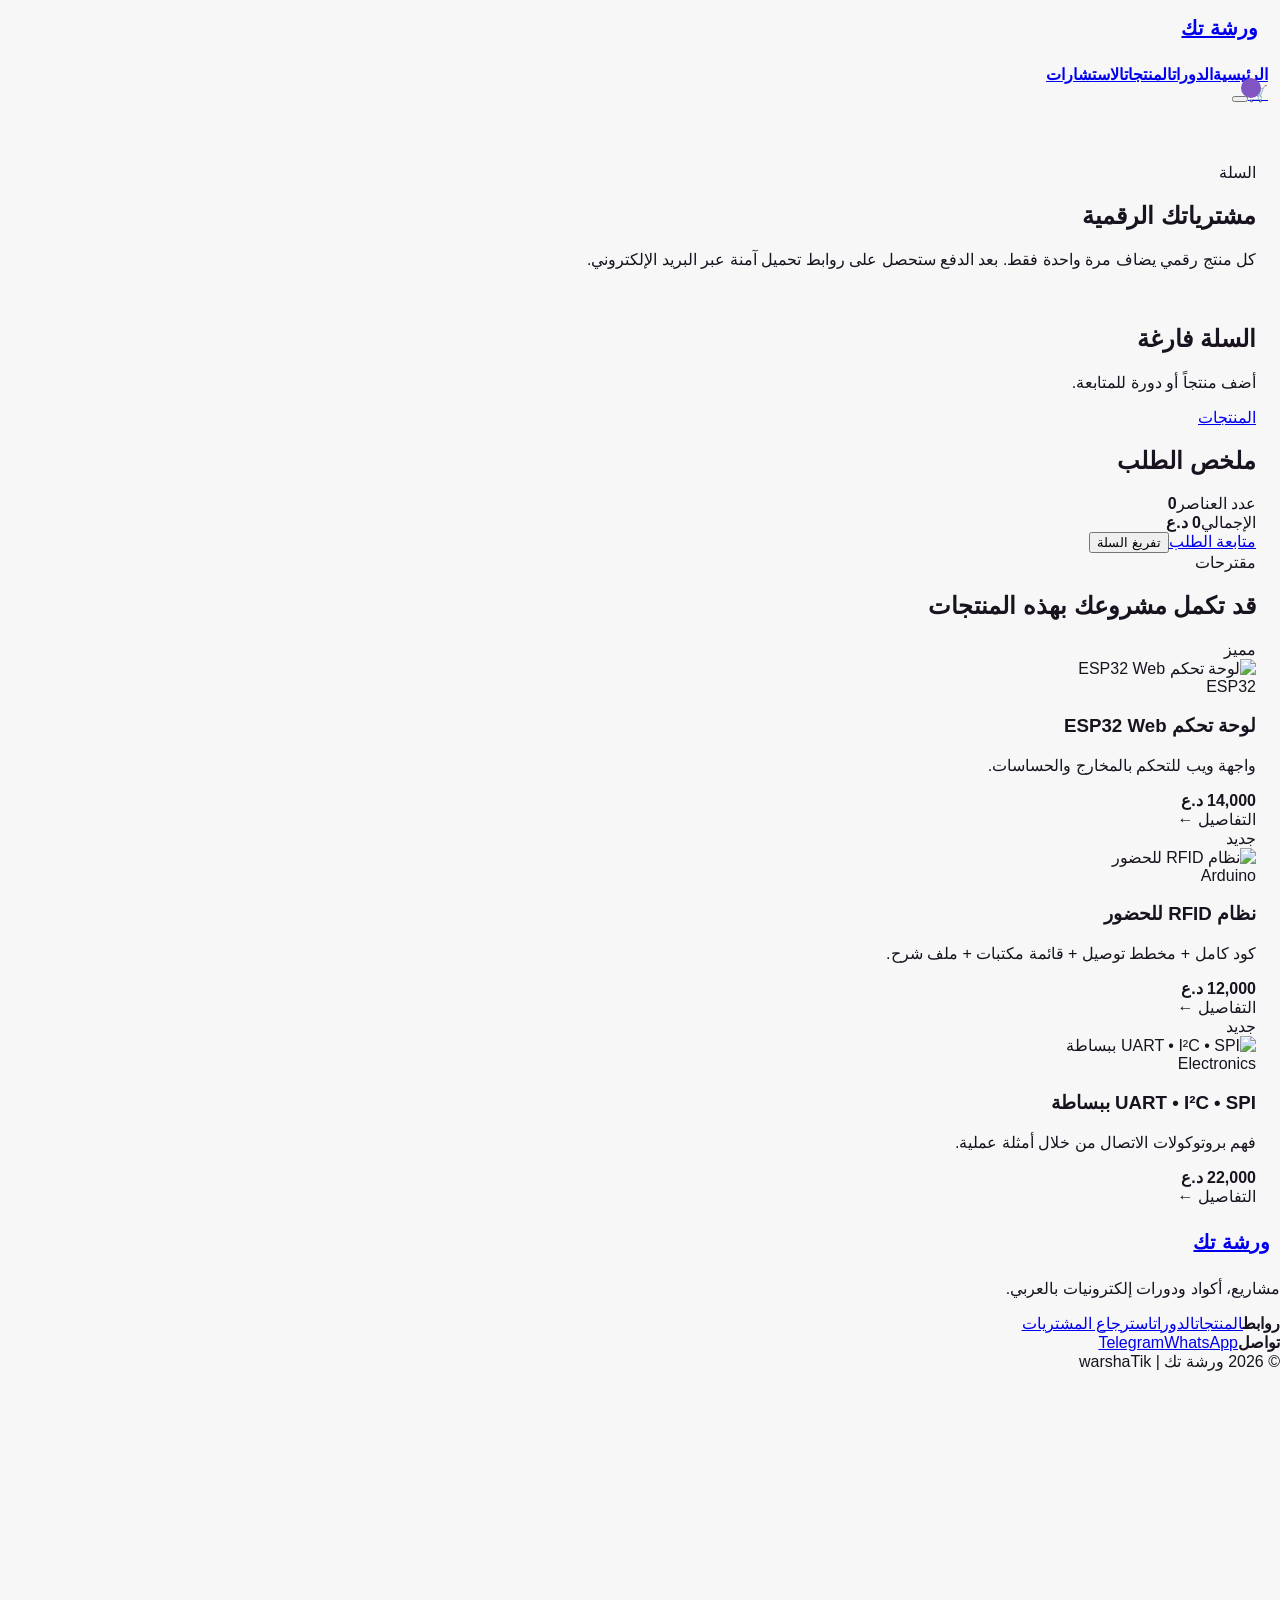
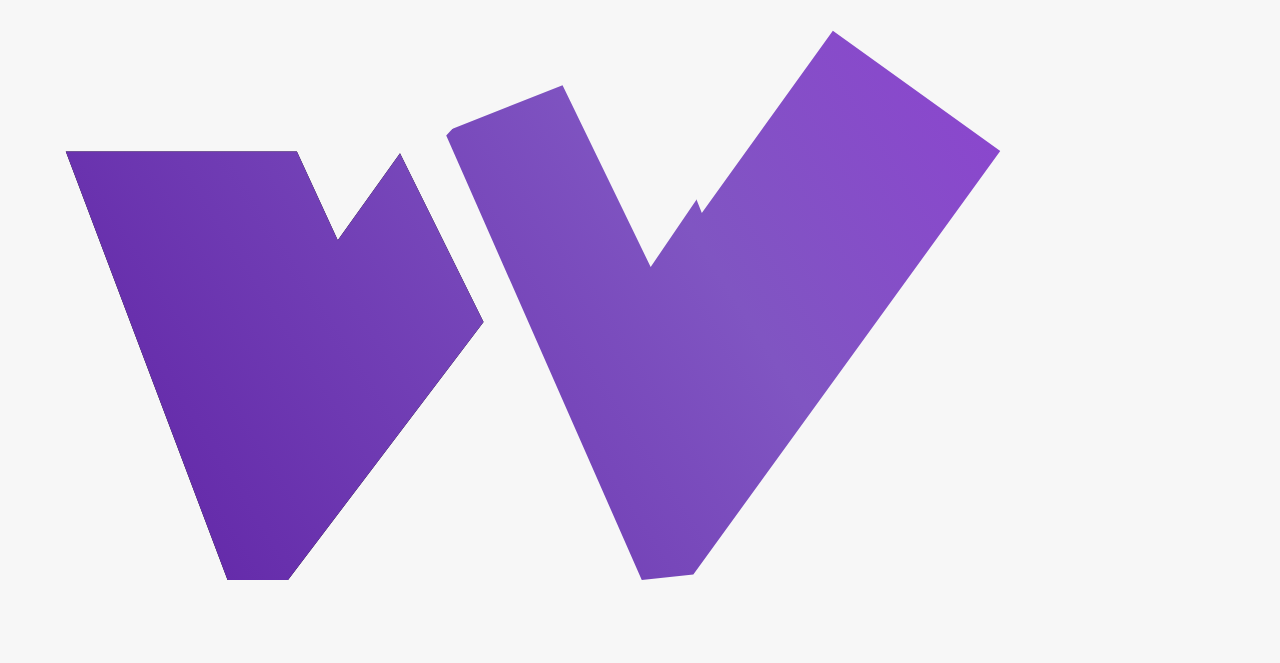
==== commit 21ce11fe: "Show selected software or hardware package in cart" ====
--- a/cart.html
+++ b/cart.html
@@ -1 +1,31 @@
-<!doctype html><html lang="ar" dir="rtl"><head><meta charset="utf-8"><meta name="viewport" content="width=device-width,initial-scale=1"><meta name="theme-color" content="#8055c2"><link rel="preconnect" href="https://fonts.googleapis.com"><link rel="preconnect" href="https://fonts.gstatic.com" crossorigin><link href="https://fonts.googleapis.com/css2?family=Cairo:wght@400;500;600;700;800;900&family=Inter:wght@600;700;800&display=swap" rel="stylesheet"><link rel="stylesheet" href="styles.css?v=20261009-final"><title>السلة | ورشة تك</title></head><body data-page="cart"><header><div class="container nav"><a class="brand" href="index.html"><div class="logo">WT</div><span><strong>ورشة تك</strong><small>warshaTik</small></span></a><nav class="nav-links" id="navLinks"><a data-page="home" href="index.html">الرئيسية</a><a data-page="courses" href="courses.html">الدورات</a><a data-page="products" href="products.html">المنتجات</a><a data-page="consultations" href="consultations.html">الاستشارات</a></nav><div class="nav-actions"><button class="menu-btn" id="menuButton" aria-label="القائمة"><i></i><i></i><i></i></button></div></div></header><main><section class="page-hero"><div class="container"><span class="kicker">السلة</span><h1>مشترياتك الرقمية</h1><p>كل منتج رقمي يضاف مرة واحدة فقط. بعد الدفع ستحصل على روابط تحميل آمنة عبر البريد الإلكتروني.</p></div></section><section class="section" style="padding-top:20px"><div class="container cart-layout"><div class="cart-list" id="cartList"></div><aside class="cart-summary"><h2>ملخص الطلب</h2><div class="summary-line"><span>عدد العناصر</span><strong id="cartItemsCount">0</strong></div><div class="summary-line total"><span>الإجمالي</span><strong id="cartTotal">0</strong></div><a id="checkoutButton" class="btn btn-primary" href="checkout.html">متابعة الطلب</a><button id="clearCartButton" class="btn btn-ghost" type="button">تفريغ السلة</button></aside></div></section><section class="section rec-section" id="cartRecommendSection" hidden><div class="container"><div class="section-head"><div><span class="kicker">مقترحات</span><h2>قد تكمل مشروعك بهذه المنتجات</h2></div></div><div class="cards-grid" id="cartRecommendGrid"></div></div></section></main><footer><div class="container footer-grid"><div><a class="brand" href="index.html"><div class="logo">WT</div><span><strong>ورشة تك</strong><small>warshaTik</small></span></a><p>مشاريع، أكواد ودورات إلكترونيات بالعربي.</p></div><div><strong>روابط</strong><a href="products.html">المنتجات</a><a href="courses.html">الدورات</a><a href="recover.html">استرجاع المشتريات</a></div><div><strong>تواصل</strong><a href="https://t.me/HW2DMbot" target="_blank" rel="noopener">Telegram</a><a href="https://wa.me/9647867419185" target="_blank" rel="noopener">WhatsApp</a></div></div><div class="container copy">© 2026 ورشة تك | warshaTik</div></footer><script src="products.js"></script><script src="shared.js?v=20261009-final"></script><script>async function renderCart(fromRefresh=false){await window.catalogReady;await window.storefrontReady;const ids=cartIds(),all=window.allCatalogItems?window.allCatalogItems():[...(W.products||[]),...(W.courses||[]),...(W.items||[])],items=ids.map(id=>all.find(x=>x.id===id)).filter(x=>x&&isItemSectionVisible(x));const list=document.getElementById('cartList');document.getElementById('cartItemsCount').textContent=items.length;const total=items.reduce((s,x)=>s+(x.status==='free'?0:Number(currency()==='USD'?x.price_usd:x.price_iqd)),0);document.getElementById('cartTotal').textContent=total===0&&items.length?'مجاني':(currency()==='USD'?`${total.toFixed(total%1?2:0)}`:`${total.toLocaleString('en-US')} د.ع`);const recs=recommendItems(items,3),recSec=document.getElementById('cartRecommendSection');if(recs.length){document.getElementById('cartRecommendGrid').innerHTML=recommendationCards(recs);recSec.hidden=false}else recSec.hidden=true;const checkout=document.getElementById('checkoutButton');if(!items.length){list.innerHTML='<div class="empty-card"><h2>السلة فارغة</h2><p>أضف منتجاً أو دورة للمتابعة.</p><a class="btn btn-primary" href="products.html">استكشف المنتجات</a></div>';checkout.classList.add('disabled-link');return}checkout.classList.remove('disabled-link');list.innerHTML=items.map(x=>{const img=imageUrl(x.images?.[0]);return`<article class="cart-item"><div class="cart-item-media">${img?`<img src="${img}" alt="${x.title}">`:`<span>${x.category}</span>`}</div><div class="cart-item-info"><span class="category">${x.category}</span><h3>${x.title}</h3><p>${x.short||''}</p><strong>${x.status==='free'?'مجاني':money(x)}</strong></div><button class="remove-cart" data-remove="${x.id}" type="button">حذف</button></article>`}).join('');document.querySelectorAll('[data-remove]').forEach(b=>b.onclick=()=>{removeFromCart(b.dataset.remove);renderCart(true)});if(!fromRefresh)window.catalogRefresh?.then(()=>renderCart(true))}document.addEventListener('DOMContentLoaded',()=>{renderCart();window.addEventListener('warsha:currency-ready',()=>renderCart(true),{once:true});document.getElementById('clearCartButton').onclick=()=>{clearCart();renderCart(true)}});</script></body></html>+<!doctype html><html lang="ar" dir="rtl"><head><meta charset="utf-8"><meta name="viewport" content="width=device-width,initial-scale=1"><meta name="theme-color" content="#8055c2"><link rel="preconnect" href="https://fonts.googleapis.com"><link rel="preconnect" href="https://fonts.gstatic.com" crossorigin><link href="https://fonts.googleapis.com/css2?family=Cairo:wght@400;500;600;700;800;900&family=Inter:wght@600;700;800&display=swap" rel="stylesheet"><link rel="stylesheet" href="styles.css?v=20261009-final"><title>السلة | ورشة تك</title></head><body data-page="cart"><header><div class="container nav"><a class="brand" href="index.html"><div class="logo">WT</div><span><strong>ورشة تك</strong><small>warshaTik</small></span></a><nav class="nav-links" id="navLinks"><a data-page="home" href="index.html">الرئيسية</a><a data-page="courses" href="courses.html">الدورات</a><a data-page="products" href="products.html">المنتجات</a><a data-page="consultations" href="consultations.html">الاستشارات</a></nav><div class="nav-actions"><button class="menu-btn" id="menuButton" aria-label="القائمة"><i></i><i></i><i></i></button></div></div></header><main><section class="page-hero"><div class="container"><span class="kicker">السلة</span><h1>مشترياتك الرقمية</h1><p>كل منتج رقمي يضاف مرة واحدة فقط. بعد الدفع ستحصل على روابط تحميل آمنة عبر البريد الإلكتروني.</p></div></section><section class="section" style="padding-top:20px"><div class="container cart-layout"><div class="cart-list" id="cartList"></div><aside class="cart-summary"><h2>ملخص الطلب</h2><div class="summary-line"><span>عدد العناصر</span><strong id="cartItemsCount">0</strong></div><div class="summary-line total"><span>الإجمالي</span><strong id="cartTotal">0</strong></div><a id="checkoutButton" class="btn btn-primary" href="checkout.html">متابعة الطلب</a><button id="clearCartButton" class="btn btn-ghost" type="button">تفريغ السلة</button></aside></div></section><section class="section rec-section" id="cartRecommendSection" hidden><div class="container"><div class="section-head"><div><span class="kicker">مقترحات</span><h2>قد تكمل مشروعك بهذه المنتجات</h2></div></div><div class="cards-grid" id="cartRecommendGrid"></div></div></section></main><footer><div class="container footer-grid"><div><a class="brand" href="index.html"><div class="logo">WT</div><span><strong>ورشة تك</strong><small>warshaTik</small></span></a><p>مشاريع، أكواد ودورات إلكترونيات بالعربي.</p></div><div><strong>روابط</strong><a href="products.html">المنتجات</a><a href="courses.html">الدورات</a><a href="recover.html">استرجاع المشتريات</a></div><div><strong>تواصل</strong><a href="https://t.me/HW2DMbot" target="_blank" rel="noopener">Telegram</a><a href="https://wa.me/9647867419185" target="_blank" rel="noopener">WhatsApp</a></div></div><div class="container copy">© 2026 ورشة تك | warshaTik</div></footer><script src="products.js"></script><script src="shared.js?v=20261009-final"></script><script>
+function packagePrice(item,packageType){
+  if(item.status==='free')return 0;
+  const usd=currency()==='USD';
+  if(packageType==='software')return Number(usd?(item.software_price_usd??item.price_usd):(item.software_price_iqd??item.price_iqd));
+  if(packageType==='hardware')return Number(usd?(item.hardware_price_usd??item.price_usd):(item.hardware_price_iqd??item.price_iqd));
+  return Number(usd?item.price_usd:item.price_iqd);
+}
+function formatPackagePrice(item,packageType){
+  if(item.status==='free')return 'مجاني';
+  const n=packagePrice(item,packageType);
+  return currency()==='USD'?'$'+n.toFixed(n%1?2:0):n.toLocaleString('en-US')+' د.ع';
+}
+async function renderCart(fromRefresh=false){
+  await window.catalogReady;await window.storefrontReady;
+  const entries=cartIds(),all=window.allCatalogItems?window.allCatalogItems():[...(W.products||[]),...(W.courses||[]),...(W.items||[])];
+  const items=entries.map(entry=>{const p=parseCartEntry(entry),item=all.find(x=>x.id===p.id);return item?{...item,cartEntry:entry,packageType:item.packageEnabled?(p.packageType||'software'):null}:null}).filter(x=>x&&isItemSectionVisible(x));
+  const list=document.getElementById('cartList');document.getElementById('cartItemsCount').textContent=items.length;
+  const total=items.reduce((s,x)=>s+packagePrice(x,x.packageType),0);
+  document.getElementById('cartTotal').textContent=total===0&&items.length?'مجاني':(currency()==='USD'?'$'+total.toFixed(total%1?2:0):total.toLocaleString('en-US')+' د.ع');
+  const recs=recommendItems(items,3),recSec=document.getElementById('cartRecommendSection');
+  if(recs.length){document.getElementById('cartRecommendGrid').innerHTML=recommendationCards(recs);recSec.hidden=false}else recSec.hidden=true;
+  const checkout=document.getElementById('checkoutButton');
+  if(!items.length){list.innerHTML='<div class="empty-card"><h2>السلة فارغة</h2><p>أضف منتجاً أو دورة للمتابعة.</p><a class="btn btn-primary" href="products.html">استكشف المنتجات</a></div>';checkout.classList.add('disabled-link');return}
+  checkout.classList.remove('disabled-link');
+  list.innerHTML=items.map(x=>{const img=imageUrl(x.images?.[0]),label=x.packageType==='software'?'سوفت وير':x.packageType==='hardware'?'هاردوير':'';return`<article class="cart-item"><div class="cart-item-media">${img?`<img src="${img}" alt="${x.title}">`:`<span>${x.category}</span>`}</div><div class="cart-item-info"><span class="category">${x.category}</span><h3>${x.title}</h3>${label?`<span class="package-chip">${label}</span>`:''}<p>${x.short||''}</p><strong>${formatPackagePrice(x,x.packageType)}</strong></div><button class="remove-cart" data-remove="${x.cartEntry}" type="button">حذف</button></article>`}).join('');
+  document.querySelectorAll('[data-remove]').forEach(b=>b.onclick=()=>{removeFromCart(b.dataset.remove);renderCart(true)});
+  if(!fromRefresh)window.catalogRefresh?.then(()=>renderCart(true));
+}
+document.addEventListener('DOMContentLoaded',()=>{renderCart();window.addEventListener('warsha:currency-ready',()=>renderCart(true),{once:true});document.getElementById('clearCartButton').onclick=()=>{clearCart();renderCart(true)}});
+</script></body></html>
--- a/styles.css
+++ b/styles.css
@@ -114,3 +114,9 @@
   }
   main{padding-top:14px!important}
 }
+
+.package-editor{border:1px solid #e6dcef;border-radius:16px;padding:14px;background:#fbf9fd}
+.package-admin-grid{display:grid;grid-template-columns:1fr 1fr;gap:14px}
+.package-admin-card{border:1px solid #e5ddec;background:#fff;border-radius:14px;padding:14px}
+.package-admin-card h3{margin:0 0 12px;color:#8055c2}
+@media(max-width:850px){.package-admin-grid{grid-template-columns:1fr}}
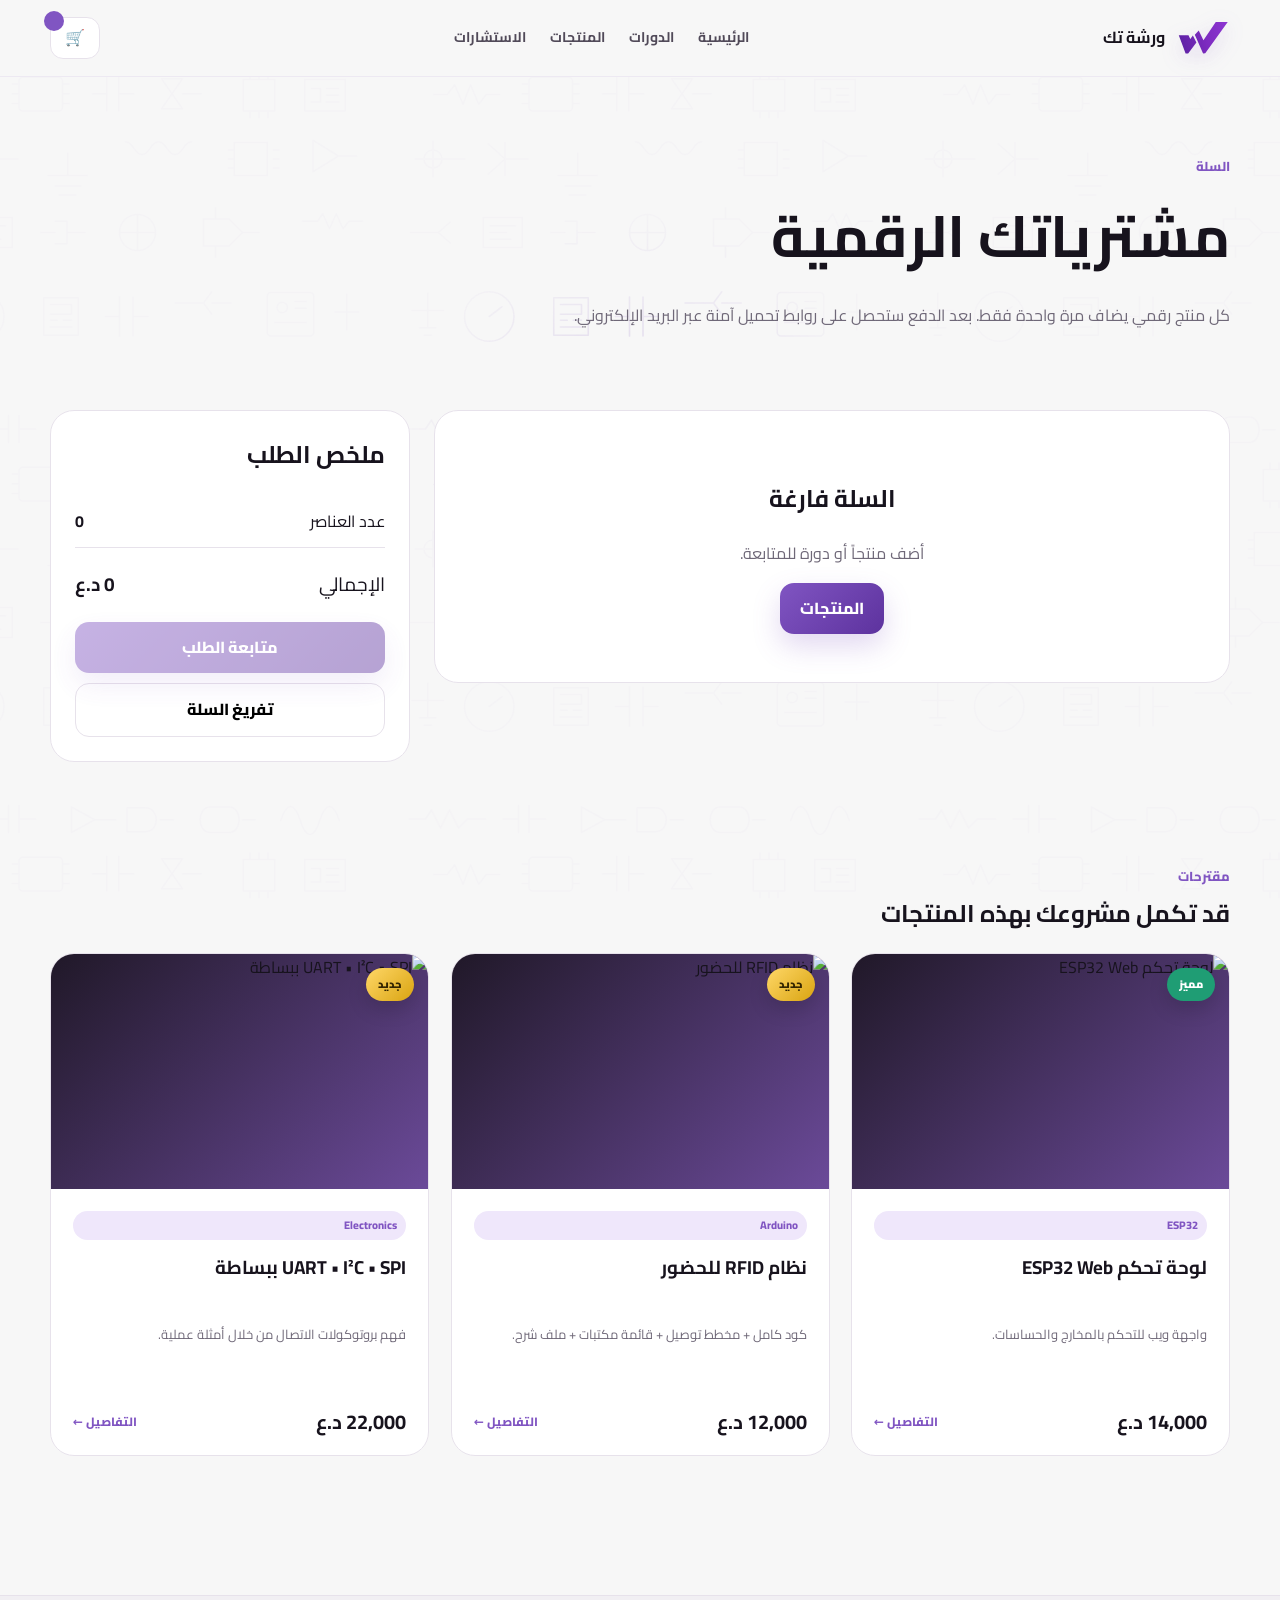
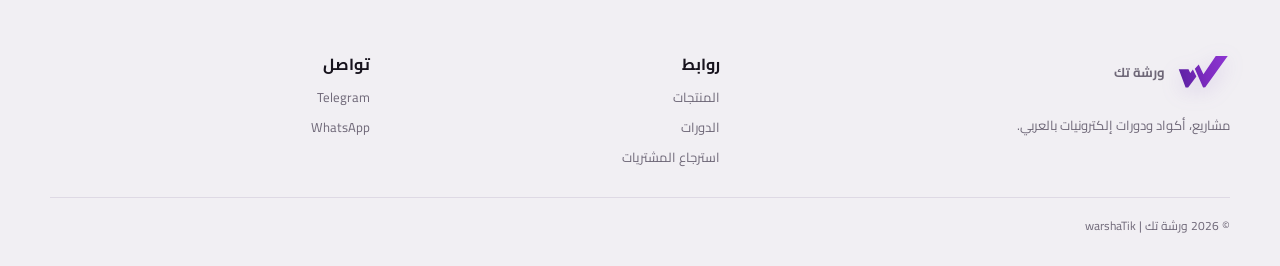
==== commit ba02c578: "Refresh product package feature assets" ====
--- a/cart.html
+++ b/cart.html
@@ -1,4 +1,4 @@
-<!doctype html><html lang="ar" dir="rtl"><head><meta charset="utf-8"><meta name="viewport" content="width=device-width,initial-scale=1"><meta name="theme-color" content="#8055c2"><link rel="preconnect" href="https://fonts.googleapis.com"><link rel="preconnect" href="https://fonts.gstatic.com" crossorigin><link href="https://fonts.googleapis.com/css2?family=Cairo:wght@400;500;600;700;800;900&family=Inter:wght@600;700;800&display=swap" rel="stylesheet"><link rel="stylesheet" href="styles.css?v=20261009-final"><title>السلة | ورشة تك</title></head><body data-page="cart"><header><div class="container nav"><a class="brand" href="index.html"><div class="logo">WT</div><span><strong>ورشة تك</strong><small>warshaTik</small></span></a><nav class="nav-links" id="navLinks"><a data-page="home" href="index.html">الرئيسية</a><a data-page="courses" href="courses.html">الدورات</a><a data-page="products" href="products.html">المنتجات</a><a data-page="consultations" href="consultations.html">الاستشارات</a></nav><div class="nav-actions"><button class="menu-btn" id="menuButton" aria-label="القائمة"><i></i><i></i><i></i></button></div></div></header><main><section class="page-hero"><div class="container"><span class="kicker">السلة</span><h1>مشترياتك الرقمية</h1><p>كل منتج رقمي يضاف مرة واحدة فقط. بعد الدفع ستحصل على روابط تحميل آمنة عبر البريد الإلكتروني.</p></div></section><section class="section" style="padding-top:20px"><div class="container cart-layout"><div class="cart-list" id="cartList"></div><aside class="cart-summary"><h2>ملخص الطلب</h2><div class="summary-line"><span>عدد العناصر</span><strong id="cartItemsCount">0</strong></div><div class="summary-line total"><span>الإجمالي</span><strong id="cartTotal">0</strong></div><a id="checkoutButton" class="btn btn-primary" href="checkout.html">متابعة الطلب</a><button id="clearCartButton" class="btn btn-ghost" type="button">تفريغ السلة</button></aside></div></section><section class="section rec-section" id="cartRecommendSection" hidden><div class="container"><div class="section-head"><div><span class="kicker">مقترحات</span><h2>قد تكمل مشروعك بهذه المنتجات</h2></div></div><div class="cards-grid" id="cartRecommendGrid"></div></div></section></main><footer><div class="container footer-grid"><div><a class="brand" href="index.html"><div class="logo">WT</div><span><strong>ورشة تك</strong><small>warshaTik</small></span></a><p>مشاريع، أكواد ودورات إلكترونيات بالعربي.</p></div><div><strong>روابط</strong><a href="products.html">المنتجات</a><a href="courses.html">الدورات</a><a href="recover.html">استرجاع المشتريات</a></div><div><strong>تواصل</strong><a href="https://t.me/HW2DMbot" target="_blank" rel="noopener">Telegram</a><a href="https://wa.me/9647867419185" target="_blank" rel="noopener">WhatsApp</a></div></div><div class="container copy">© 2026 ورشة تك | warshaTik</div></footer><script src="products.js"></script><script src="shared.js?v=20261009-final"></script><script>
+<!doctype html><html lang="ar" dir="rtl"><head><meta charset="utf-8"><meta name="viewport" content="width=device-width,initial-scale=1"><meta name="theme-color" content="#8055c2"><link rel="preconnect" href="https://fonts.googleapis.com"><link rel="preconnect" href="https://fonts.gstatic.com" crossorigin><link href="https://fonts.googleapis.com/css2?family=Cairo:wght@400;500;600;700;800;900&family=Inter:wght@600;700;800&display=swap" rel="stylesheet"><link rel="stylesheet" href="styles.css?v=20261009-package"><title>السلة | ورشة تك</title></head><body data-page="cart"><header><div class="container nav"><a class="brand" href="index.html"><div class="logo">WT</div><span><strong>ورشة تك</strong><small>warshaTik</small></span></a><nav class="nav-links" id="navLinks"><a data-page="home" href="index.html">الرئيسية</a><a data-page="courses" href="courses.html">الدورات</a><a data-page="products" href="products.html">المنتجات</a><a data-page="consultations" href="consultations.html">الاستشارات</a></nav><div class="nav-actions"><button class="menu-btn" id="menuButton" aria-label="القائمة"><i></i><i></i><i></i></button></div></div></header><main><section class="page-hero"><div class="container"><span class="kicker">السلة</span><h1>مشترياتك الرقمية</h1><p>كل منتج رقمي يضاف مرة واحدة فقط. بعد الدفع ستحصل على روابط تحميل آمنة عبر البريد الإلكتروني.</p></div></section><section class="section" style="padding-top:20px"><div class="container cart-layout"><div class="cart-list" id="cartList"></div><aside class="cart-summary"><h2>ملخص الطلب</h2><div class="summary-line"><span>عدد العناصر</span><strong id="cartItemsCount">0</strong></div><div class="summary-line total"><span>الإجمالي</span><strong id="cartTotal">0</strong></div><a id="checkoutButton" class="btn btn-primary" href="checkout.html">متابعة الطلب</a><button id="clearCartButton" class="btn btn-ghost" type="button">تفريغ السلة</button></aside></div></section><section class="section rec-section" id="cartRecommendSection" hidden><div class="container"><div class="section-head"><div><span class="kicker">مقترحات</span><h2>قد تكمل مشروعك بهذه المنتجات</h2></div></div><div class="cards-grid" id="cartRecommendGrid"></div></div></section></main><footer><div class="container footer-grid"><div><a class="brand" href="index.html"><div class="logo">WT</div><span><strong>ورشة تك</strong><small>warshaTik</small></span></a><p>مشاريع، أكواد ودورات إلكترونيات بالعربي.</p></div><div><strong>روابط</strong><a href="products.html">المنتجات</a><a href="courses.html">الدورات</a><a href="recover.html">استرجاع المشتريات</a></div><div><strong>تواصل</strong><a href="https://t.me/HW2DMbot" target="_blank" rel="noopener">Telegram</a><a href="https://wa.me/9647867419185" target="_blank" rel="noopener">WhatsApp</a></div></div><div class="container copy">© 2026 ورشة تك | warshaTik</div></footer><script src="products.js"></script><script src="shared.js?v=20261009-package"></script><script>
 function packagePrice(item,packageType){
   if(item.status==='free')return 0;
   const usd=currency()==='USD';
--- a/styles.css
+++ b/styles.css
@@ -1,122 +1,636 @@
-*{box-sizing:border-box}body{margin:0;font-family:Arial,sans-serif;background:#f7f7f7;color:#18131f}.app{display:grid;grid-template-columns:240px 1fr;min-height:100vh}.sidebar{background:#18131f;color:#fff;padding:20px;position:sticky;top:0;height:100vh}.brand{font-weight:800;font-size:20px;margin-bottom:25px;display:flex;gap:10px;align-items:center}.brand small{color:#b7a9c8}.nav{display:block;width:100%;text-align:right;border:0;background:transparent;color:#ddd;padding:12px;border-radius:10px;margin:4px 0;font-weight:700}.nav.active,.nav:hover{background:#2c2237;color:#fff}main{padding:24px}header{display:flex;justify-content:space-between;align-items:center;margin-bottom:20px}header h1{margin:0}header p{margin:4px 0;color:#777}.primary{background:#8055c2;color:#fff;border:0;border-radius:10px;padding:10px 15px;font-weight:700;cursor:pointer}.view{display:none}.view.active{display:block}.stats{display:grid;grid-template-columns:repeat(4,1fr);gap:14px;margin-bottom:18px}.card,.panel{background:#fff;border:1px solid #e8e2ee;border-radius:18px;padding:18px}.card strong{display:block;font-size:28px;margin-top:5px}.panel-head{display:flex;justify-content:space-between;align-items:center;gap:15px}.two{display:grid;grid-template-columns:1fr 1fr;gap:18px}.form-grid{display:grid;grid-template-columns:1fr 1fr;gap:12px}.full{grid-column:1/-1}label{display:flex;flex-direction:column;gap:6px;font-size:12px;color:#666}input,textarea,select{border:1px solid #ddd5e7;border-radius:10px;padding:10px;background:#fafafa;font:inherit}textarea{min-height:90px}.table-wrap{overflow:auto}table{width:100%;border-collapse:collapse;margin-top:15px}th,td{padding:12px 8px;border-bottom:1px solid #eee;text-align:right;font-size:13px}.badge{padding:5px 9px;border-radius:999px;font-size:10px;font-weight:800}.new{background:#fff1b8;color:#7a5c00}.sale{background:#eee2ff;color:#6936ad}.sold{background:#ffe0e3;color:#b62d3b}.featured{background:#dcf4e9;color:#146f52}.coming{background:#dfeeff;color:#2264a5}.normal{background:#eee;color:#666}.mini{border:1px solid #ddd;background:#fff;border-radius:8px;padding:6px 8px;cursor:pointer}.modal{position:fixed;inset:0;background:#0006;display:none;align-items:center;justify-content:center;padding:20px;z-index:50}.modal.open{display:flex}.modal-card{width:min(860px,100%);max-height:92vh;overflow:auto;background:#fff;border-radius:18px;padding:20px}.actions{display:flex;justify-content:flex-end;gap:8px}.check{flex-direction:row}.toast{position:fixed;bottom:20px;left:20px;background:#18131f;color:#fff;padding:10px 14px;border-radius:10px;opacity:0;transition:.2s;z-index:100}.toast.show{opacity:1}.upload-section{border:1px solid #e7dff1;background:#fbf9fd;border-radius:16px;padding:14px}.section-title{display:flex;align-items:center;justify-content:space-between;gap:12px;margin-bottom:10px}.section-title span{font-size:11px;color:#777}.upload-drop{display:flex;align-items:center;justify-content:center;min-height:54px;border:1.5px dashed #b99bdc;border-radius:12px;background:#f6f0fc;color:#6c39ac;font-weight:800;cursor:pointer;transition:.2s}.upload-drop:hover{background:#efe5fa;border-color:#8055c2}.image-list{display:flex;gap:10px;flex-wrap:wrap;margin-top:12px}.image-item{width:130px;background:#fff;border:1px solid #ddd5e7;border-radius:12px;padding:7px;cursor:grab;box-shadow:0 5px 16px #3a24500d}.image-item.dragging{opacity:.5}.image-item img{width:100%;height:86px;object-fit:cover;border-radius:8px;background:#eee}.image-item small{display:block;margin-top:5px;color:#8055c2;white-space:nowrap;overflow:hidden;text-overflow:ellipsis}.image-item button,.file-item button{border:0;background:#ffe7ea;color:#b22f3b;border-radius:7px;padding:6px 9px;cursor:pointer}.image-item button{width:100%;margin-top:5px}.file-list{display:grid;gap:8px;margin-top:12px}.file-item{display:flex;align-items:center;justify-content:space-between;gap:12px;border:1px solid #e5ddeb;background:#fff;border-radius:11px;padding:10px 12px}.file-item div{min-width:0}.file-item strong{display:block;white-space:nowrap;overflow:hidden;text-overflow:ellipsis}.file-item small{display:block;color:#888;margin-top:2px}.hint{font-size:11px;color:#777;margin:7px 0}.recent{padding:8px 0;border-bottom:1px solid #eee}@media(max-width:900px){.app{grid-template-columns:80px 1fr}.sidebar .brand span,.nav{font-size:0}.stats{grid-template-columns:1fr 1fr}.two{grid-template-columns:1fr}}@media(max-width:650px){.app{display:block}.sidebar{position:static;height:auto;display:flex;gap:5px;overflow:auto}.brand{margin:0}.stats{grid-template-columns:1fr 1fr}.form-grid{grid-template-columns:1fr}.full{grid-column:auto}main{padding:14px}.section-title{align-items:flex-start;flex-direction:column}.image-item{width:calc(50% - 5px)}}
-.net-preview{display:block;margin-top:5px;color:#8055c2;font-weight:800}.stats{grid-template-columns:repeat(4,minmax(0,1fr))}.recent{display:flex;justify-content:space-between;gap:12px}.recent span{color:#777;font-size:12px}@media(max-width:1100px){.stats{grid-template-columns:repeat(2,minmax(0,1fr))}}@media(max-width:650px){.stats{grid-template-columns:1fr 1fr}.recent{align-items:flex-start;flex-direction:column}}
-
-.banner-editor{border:1px solid #e5ddec;background:#fbf9fd;border-radius:14px;padding:14px;display:grid;grid-template-columns:1fr 1fr;gap:10px}.banner-editor h3{grid-column:1/-1;margin:0 0 4px}.banner-editor .upload-drop{min-height:44px}@media(max-width:650px){.banner-editor{grid-template-columns:1fr}}
-
-.section-head-actions{display:flex;gap:10px;align-items:center}
-.visibility-toggle{border:1px solid #e7d8f6;background:#f5effc;color:#8055c2;border-radius:12px;padding:10px 14px;font-weight:800;cursor:pointer}
-.visibility-toggle:hover{background:#ede1fa}
-.visibility-toggle.is-hidden{background:#fff1f2;border-color:#f3c7cc;color:#b42334}
-.section-visibility-panel{display:flex;align-items:center;justify-content:space-between;gap:16px;margin-bottom:18px}
-.section-visibility-panel h2{margin:0}
-@media(max-width:650px){.section-head-actions,.section-visibility-panel{align-items:stretch;flex-direction:column}.section-head-actions .primary,.visibility-toggle{width:100%}}
-
-.ticket-admin-panel{margin-bottom:18px}
-.ticket-create{margin-top:16px;padding-top:16px;border-top:1px solid #eee}
-.ticket-generated{background:#f5effc;border:1px solid #dfcef1;border-radius:14px;padding:16px;text-align:center}
-.generated-code{font:900 30px/1.2 monospace;letter-spacing:4px;color:#6d38ad;margin:10px 0}
-.ticket-code{font-family:monospace;letter-spacing:1px}
-.ticket-status{display:inline-block;padding:5px 8px;border-radius:999px;font-size:10px;font-weight:800}
-.ticket-issued{background:#eee;color:#555}.ticket-payment_pending{background:#fff1b8;color:#755500}.ticket-paid{background:#dcf4e9;color:#146f52}.ticket-completed{background:#e8def8;color:#6135a0}.ticket-cancelled{background:#ffe0e3;color:#b62d3b}
-.ticket-status-select{min-width:130px}
-
-.ticket-ended{background:#ececec;color:#555}
-
-.badge.free{background:#e8f8ef;color:#147a4d}
-.keyword-field{padding:12px;border:1px solid #dfcef1;border-radius:14px;background:#faf7fd}
-.section-manager-box{margin-top:8px;padding:14px;border:1px solid #e6dcef;border-radius:16px;background:#fbf9fd}
-.section-manager-row{display:grid;grid-template-columns:1.1fr 1.5fr auto auto;gap:8px;align-items:center;padding:9px 0;border-top:1px solid #eee}
-.section-manager-row:first-child{border-top:0}
-.section-manager-row input{min-width:0}
-@media(max-width:760px){.section-manager-row{grid-template-columns:1fr}.section-manager-row button{width:100%}}
-
-.section-items{grid-column:1/-1;display:flex;gap:6px;flex-wrap:wrap;padding-top:5px}
-.section-item-edit{border:1px solid #e2d5ef;background:#fff;color:#6f42a7;border-radius:10px;padding:6px 9px;font:700 11px Cairo,sans-serif;cursor:pointer}
-.section-item-edit:hover{background:#f4edfb}
-
-.system-health{display:grid;grid-template-columns:repeat(2,minmax(0,1fr));gap:10px;margin-top:12px}
-.system-health>div{border:1px solid #ece5f2;border-radius:12px;padding:10px;background:#fbf9fd;display:flex;justify-content:space-between;gap:8px}
-.health-ok{color:#147a4d}.health-bad{color:#b42334}
-@media(max-width:650px){.system-health{grid-template-columns:1fr}}
-
-.dashboard-head{margin-bottom:4px}.dashboard-head h2{margin:0}.danger-soft{border-color:#f1c6ca;color:#a52d39;background:#fff5f6}.lifetime-card{border-color:#d9caec;background:#fbf8ff}
-#customerSearch{width:100%;margin-top:14px}.customer-row{cursor:pointer}.customer-row:hover{background:#faf7fd}
-.customer-detail{margin-top:16px}.purchase-group{border:1px solid #e8e2ee;border-radius:14px;padding:14px;margin-top:10px;background:#fbf9fd}.purchase-group h4{margin:0 0 7px}.purchase-line{display:flex;justify-content:space-between;gap:12px;padding:7px 0;border-top:1px solid #eee}.purchase-line:first-of-type{border-top:0}.free-purchase{color:#168052;font-weight:800}
-
-.home-card-editor-grid{display:grid;grid-template-columns:repeat(3,minmax(0,1fr));gap:12px;margin-top:14px}
-.home-card-editor{border:1px solid #e5ddec;background:#fbf9fd;border-radius:14px;padding:14px;display:grid;gap:9px}
-.home-card-editor h3{margin:0}
-#ticketDate{direction:ltr;text-align:left;font-variant-numeric:tabular-nums}
-@media(max-width:850px){.home-card-editor-grid{grid-template-columns:1fr}}
-
-.admin-auth-pending .app{display:none!important}
-.admin-login{position:fixed;inset:0;z-index:20000;display:grid;place-items:center;padding:20px;background:#f7f7f7}
-.admin-login[hidden]{display:none!important}
-.admin-login-card{width:min(430px,100%);background:#fff;border:1px solid #e7dfef;border-radius:24px;padding:30px;box-shadow:0 24px 70px rgba(55,32,78,.12);text-align:center}
-.admin-login-mark{width:68px;height:58px;margin:0 auto 16px;display:grid;place-items:center;font-size:36px;font-weight:950;color:#8055c2}
-.admin-login-card h1{margin:0 0 8px}.admin-login-card>p{color:#746c7b;line-height:1.8}
-.admin-login-card label{display:block;text-align:right;margin:18px 0 10px;font-weight:800}
-.admin-login-card input{width:100%;font-size:17px;padding:13px;border:1px solid #ddd5e7;border-radius:12px}
-.admin-login-card .primary{width:100%;margin-top:8px}.admin-login-card .mini{margin-top:10px}
-.admin-login-status{min-height:26px;margin:14px 0 0!important;color:#655d6d!important}
-.admin-header-actions{display:flex;align-items:center;gap:9px}
-@media(max-width:650px){.admin-login-card{padding:22px 16px;border-radius:18px}.admin-header-actions{gap:6px}}
-
-/* Mobile admin navigation: keep section labels visible and tappable */
+:root{--bg:#f7f7f7;--surface:#fff;--text:#17131d;--muted:#6f6878;--purple:#8055c2;--purple2:#5d329e;--soft:#efe7fb;--border:#e7e2eb;--shadow:0 18px 60px rgba(55,35,82,.11);--radius:24px}*{box-sizing:border-box}html{scroll-behavior:smooth}body{margin:0;background:var(--bg);color:var(--text);font-family:"Cairo",system-ui,sans-serif;line-height:1.7}a{text-decoration:none;color:inherit}button,input,select{font:inherit}.container{width:min(1180px,calc(100% - 36px));margin:auto}.section{padding:90px 0}header{position:sticky;top:0;z-index:60;background:rgba(247,247,247,.86);backdrop-filter:blur(18px);border-bottom:1px solid rgba(128,85,194,.08)}.nav{height:76px;display:flex;align-items:center;justify-content:space-between;gap:20px}.brand{display:flex;align-items:center;gap:11px}.logo{width:44px;height:44px;border-radius:14px;background:linear-gradient(145deg,var(--purple),var(--purple2));color:#fff;display:grid;place-items:center;font-weight:800;box-shadow:0 10px 25px rgba(128,85,194,.25)}.brand span{display:flex;flex-direction:column;line-height:1.1}.brand small{font-family:Inter,sans-serif;color:var(--muted);font-size:11px}.nav-links{display:flex;gap:24px;align-items:center}.nav-links a{font-weight:700;font-size:14px;color:#514a59}.nav-links a:hover,.nav-links a.active{color:var(--purple)}.nav-actions{display:flex;gap:9px;align-items:center}.currency-btn,.menu-btn{border:1px solid var(--border);background:#fff;border-radius:13px;height:42px;padding:0 14px;font-weight:800;color:var(--purple);display:inline-flex;align-items:center;justify-content:center}.menu-btn{display:none;width:42px;padding:8px}.menu-btn i{display:block;height:2px;background:#222;margin:5px}.btn{border:0;border-radius:14px;padding:12px 20px;font-weight:800;display:inline-flex;align-items:center;justify-content:center;transition:.25s;cursor:pointer}.btn:hover{transform:translateY(-2px)}.btn-primary{background:linear-gradient(135deg,var(--purple),var(--purple2));color:#fff;box-shadow:0 12px 28px rgba(128,85,194,.23)}.btn-ghost{background:#fff;border:1px solid var(--border)}.btn:disabled{opacity:.55;cursor:not-allowed;transform:none}.disabled-link{pointer-events:none;opacity:.45}.hero{min-height:680px;display:flex;align-items:center}.hero-grid{display:grid;grid-template-columns:1.05fr .95fr;gap:70px;align-items:center}.kicker{color:var(--purple);font-size:13px;font-weight:800}.hero h1{font-size:clamp(42px,6vw,72px);line-height:1.12;margin:14px 0}.hero h1 em{font-style:normal;color:var(--purple)}.hero p{color:var(--muted);font-size:18px;max-width:660px}.hero-actions{display:flex;gap:10px;margin-top:28px}.hero-board{aspect-ratio:1.1;background:linear-gradient(145deg,#fff,#eee8f6);border:1px solid #e3d9ef;border-radius:34px;padding:28px;box-shadow:var(--shadow);transform:rotate(-1.5deg)}.pcb{height:100%;border-radius:24px;background:#1d1723;position:relative;overflow:hidden;color:#fff;padding:30px}.pcb:before{content:"";position:absolute;inset:0;background-image:radial-gradient(circle,#7757a0 1px,transparent 1px);background-size:24px 24px;opacity:.2}.pcb-chip{position:absolute;inset:50% auto auto 50%;transform:translate(-50%,-50%);padding:26px 34px;border:1px solid #8a67ba;background:#342740;border-radius:17px;color:#dbc7f6;font:700 13px Inter;letter-spacing:2px}.trace{position:absolute;background:#8055c2;opacity:.7}.tr1{height:2px;width:40%;left:0;top:50%}.tr2{height:2px;width:40%;right:0;top:50%}.tr3{width:2px;height:36%;left:50%;top:0}.tr4{width:2px;height:36%;left:50%;bottom:0}.quick-grid{display:grid;grid-template-columns:repeat(3,1fr);gap:20px}.quick-card{background:#fff;border:1px solid var(--border);border-radius:var(--radius);padding:28px;transition:.3s}.quick-card:hover{transform:translateY(-6px);box-shadow:var(--shadow)}.quick-icon{width:52px;height:52px;border-radius:16px;background:var(--soft);color:var(--purple);display:grid;place-items:center;font-weight:900}.quick-card h3{margin:18px 0 7px}.quick-card p{color:var(--muted);font-size:14px}.quick-card b{color:var(--purple);font-size:13px}.page-hero{padding:75px 0 45px}.page-hero h1{font-size:clamp(38px,5vw,58px);margin:8px 0}.page-hero p{color:var(--muted);max-width:700px}.cards-grid{display:grid;grid-template-columns:repeat(3,1fr);gap:22px}.product-card{background:#fff;border:1px solid var(--border);border-radius:var(--radius);overflow:hidden;transition:.32s;cursor:pointer}.product-card:hover{transform:translateY(-7px);box-shadow:var(--shadow);border-color:#dacbed}.product-media{aspect-ratio:16/10;background:linear-gradient(135deg,#201828,#6b4a99);position:relative;display:grid;place-items:center}.electronics-art{width:72%;height:70%;border:1px solid rgba(255,255,255,.15);border-radius:18px;position:relative}.chip{position:absolute;inset:50% auto auto 50%;transform:translate(-50%,-50%);background:#342740;color:#d9c6f4;border:1px solid #8261ad;padding:10px 14px;border-radius:10px;font:700 10px Inter;letter-spacing:1px}.wire{position:absolute;background:#9a70ce;opacity:.6}.w1{height:2px;width:50%;left:-22%;top:40%}.w2{height:2px;width:50%;right:-22%;top:58%}.w3{width:2px;height:55%;left:55%;top:-15%}.product-body{padding:22px}.category{font-size:11px;font-weight:800;color:var(--purple);background:var(--soft);padding:5px 9px;border-radius:20px}.product-body h3{margin:12px 0 5px}.product-body p{color:var(--muted);font-size:13px;min-height:48px}.price-row{display:flex;justify-content:space-between;align-items:end;gap:12px;margin-top:18px}.price-row strong{font-size:20px}.old-price{text-decoration:line-through;color:#9c95a3;display:block}.view-btn{font-size:12px;font-weight:800;color:var(--purple)}.flag{position:absolute;top:14px;right:14px;z-index:2;border-radius:999px;padding:7px 12px;font-size:11px;font-weight:900;box-shadow:0 8px 20px rgba(0,0,0,.15);animation:flagpop 1.8s ease-in-out infinite alternate}.flag-new{background:linear-gradient(135deg,#ffd767,#d9a411);color:#352600}.flag-sale{background:#7a52c0;color:#fff}.flag-sold{background:#d83f4d;color:#fff}.flag-featured{background:#1f9d74;color:#fff}.flag-coming{background:#2878c8;color:#fff}.flag-normal{display:none}@keyframes flagpop{from{transform:translateY(0) scale(1)}to{transform:translateY(-3px) scale(1.035)}}.detail-grid{display:grid;grid-template-columns:1fr 1fr;gap:55px;align-items:start}.gallery-main{aspect-ratio:16/10;background:linear-gradient(135deg,#1d1724,#7452a5);border-radius:28px;position:relative;display:grid;place-items:center;color:#fff;overflow:hidden}.gallery-main .big-chip{padding:24px 30px;border:1px solid #8d6cb8;background:#342840;border-radius:16px;font:700 13px Inter;letter-spacing:2px}.thumbs{display:grid;grid-template-columns:repeat(3,1fr);gap:10px;margin-top:10px}.thumb{aspect-ratio:16/10;border-radius:14px;background:#eae4f2;border:1px solid var(--border);display:grid;place-items:center;font-size:11px;color:var(--muted);cursor:pointer}.detail h1{font-size:clamp(32px,4vw,50px);line-height:1.2;margin:12px 0}.detail .desc{color:var(--muted)}.detail-price{font-size:30px;font-weight:900;margin:20px 0}.feature-list{list-style:none;padding:0}.feature-list li{padding:8px 0}.feature-list li:before{content:"✓";color:var(--purple);font-weight:900;margin-left:8px}.video-box{margin-top:24px;background:#fff;border:1px solid var(--border);border-radius:18px;padding:18px}.video-box a{color:var(--purple);font-weight:800}.consult-grid{display:grid;grid-template-columns:1fr 1fr;gap:22px}.consult-card{background:#fff;border:1px solid var(--border);border-radius:26px;padding:30px;position:relative;overflow:hidden}.consult-card h2{margin:10px 0}.consult-card p,.consult-card li{color:var(--muted)}.consult-price{font-size:32px;font-weight:900;color:var(--purple);margin:18px 0}.contact-row{display:flex;gap:10px;flex-wrap:wrap}.contact-row a{flex:1;min-width:180px}.cart-layout,.checkout-grid{display:grid;grid-template-columns:minmax(0,1fr) 360px;gap:24px;align-items:start}.cart-list{display:flex;flex-direction:column;gap:14px}.cart-item{background:#fff;border:1px solid var(--border);border-radius:22px;padding:16px;display:grid;grid-template-columns:140px minmax(0,1fr) auto;gap:18px;align-items:center}.cart-item-media{height:100px;border-radius:16px;overflow:hidden;background:linear-gradient(135deg,#21182a,#6e4b9d);display:grid;place-items:center;color:#fff;font-weight:800}.cart-item-media img{width:100%;height:100%;object-fit:cover}.cart-item-info h3{margin:6px 0}.cart-item-info p{margin:0;color:var(--muted);font-size:13px}.cart-item-info strong{display:block;margin-top:8px}.remove-cart{border:0;background:#fff1f2;color:#b42334;border-radius:12px;padding:9px 13px;font-weight:800;cursor:pointer}.cart-summary,.checkout-card,.empty-card,.order-ready{background:#fff;border:1px solid var(--border);border-radius:24px;padding:24px}.cart-summary{position:sticky;top:96px}.cart-summary h2,.checkout-card h2,.order-ready h2{margin-top:0}.summary-line,.checkout-mini{display:flex;justify-content:space-between;gap:14px;padding:12px 0;border-bottom:1px solid var(--border)}.summary-line.total{font-size:19px;border-bottom:0;margin-top:8px}.cart-summary .btn{width:100%;margin-top:10px}.checkout-card label{display:flex;flex-direction:column;gap:7px;font-weight:700}.checkout-card input{width:100%;padding:13px 14px;border:1px solid var(--border);border-radius:13px;background:#fff;outline:none}.checkout-card input:focus{border-color:#b99ada;box-shadow:0 0 0 3px rgba(128,85,194,.08)}.security-note{margin:16px 0;background:#f3edfb;border:1px solid #e2d6f2;padding:14px 16px;border-radius:15px;color:#5f5270;font-size:13px}.checkout-status{color:#b42334;font-weight:700}.order-ready{border-color:#d9caec}.empty-card{text-align:center;padding:48px 24px}.empty-card p{color:var(--muted)}footer{margin-top:50px;padding:55px 0 30px;border-top:1px solid var(--border);background:#f1eff3}.footer-grid{display:grid;grid-template-columns:1.5fr 1fr 1fr;gap:30px}.footer-grid p,.footer-grid a{color:var(--muted);font-size:13px}.footer-grid div{display:flex;flex-direction:column;gap:8px}.copy{border-top:1px solid #ded9e4;margin-top:28px;padding-top:18px;color:var(--muted);font-size:12px}.reveal{opacity:0;transform:translateY(22px);transition:.7s}.reveal.visible{opacity:1;transform:none}@media(max-width:900px){.nav-links{position:absolute;top:76px;right:18px;left:18px;background:#fff;border:1px solid var(--border);border-radius:18px;padding:18px;display:none;flex-direction:column;align-items:stretch;box-shadow:var(--shadow)}.nav-links.open{display:flex}.menu-btn{display:block}.hero-grid,.detail-grid,.consult-grid,.cart-layout,.checkout-grid{grid-template-columns:1fr}.cards-grid,.quick-grid{grid-template-columns:repeat(2,1fr)}.hero{min-height:auto}.footer-grid{grid-template-columns:1fr 1fr}.cart-summary{position:static}.cart-item{grid-template-columns:110px 1fr}}@media(max-width:600px){.container{width:min(100% - 24px,1180px)}.section{padding:65px 0}.hero{padding:55px 0}.hero h1{font-size:42px}.hero-actions{flex-direction:column}.cards-grid,.quick-grid,.footer-grid{grid-template-columns:1fr}.product-body p{min-height:0}.detail-grid{gap:28px}.page-hero{padding-top:55px}.currency-btn{padding:0 10px}.cart-item{grid-template-columns:1fr}.cart-item-media{height:170px}.remove-cart{justify-self:start}}
+/* WarshaTik interactive electronics background */
+:root{--fx-x:50vw;--fx-y:42vh}
+body{position:relative;isolation:isolate;overflow-x:hidden}
+body::before,body::after{content:"";position:fixed;inset:0;pointer-events:none;z-index:-1;background-repeat:repeat;background-size:510px 390px;background-position:center top;background-image:url("data:image/svg+xml,%3Csvg xmlns='http://www.w3.org/2000/svg' width='680' height='520' viewBox='0 0 680 520' fill='none' stroke='%238055c2' stroke-width='2.1' stroke-linecap='round' stroke-linejoin='round'%3E%3Cg%3E%3Cpath d='M32 52h22l8-12 12 24 12-24 12 24 12-12h24'/%3E%3Cpath d='M178 34v36m14-36v36m-34-18h20m14 0h22'/%3E%3Cpath d='M262 36v34l31-17-31-17Zm31 17h28'/%3E%3Cpath d='M360 37c20 0 20 32 0 32h-24V37h24Zm20 16h18'/%3E%3Cpath d='M447 36c-18 0-18 34 0 34h25c18 0 18-34 0-34h-25Zm43 17h17'/%3E%3Cpath d='M541 54c8-25 18-25 26 0s18 25 26 0 18-25 26 0'/%3E%3Cpath d='M65 126h18l10-13 11 26 10-26 11 26 10-13h18'/%3E%3Crect x='192' y='103' width='58' height='45' rx='5'/%3E%3Cpath d='M183 112h9m-9 13h9m-9 13h9m58-26h9m-9 13h9m-9 13h9'/%3E%3Cpath d='M309 102v46m16-46v46m-35-23h19m16 0h20'/%3E%3Cpath d='M382 105h28l-14 20 14 20h-28l14-20-14-20Zm28 20h25'/%3E%3Cpath d='M491 106h42v42h-42zM500 97v9m12-9v9m12-9v9m-24 51v-9m12 9v-9m12 9v-9'/%3E%3Cpath d='M573 106h54v42h-54zM582 118h12v18h-12m20-18h16m-16 9h16m-16 9h16'/%3E%3Cpath d='M40 212h48m-24-24v48m24-24h18'/%3E%3Ccircle cx='64' cy='212' r='12'/%3E%3Cpath d='M160 190v44m0-22h31m-31 0-22-20m22 20-22 20'/%3E%3Cpath d='M231 234h52m-26 0v-30m-17 44h34m-28 12h22'/%3E%3Cpath d='M334 189c11 0 11 17 22 17s11-17 22-17 11 17 22 17 11-17 22-17'/%3E%3Cpath d='M479 190h44v44h-44zM471 200h8m-8 12h8m-8 12h8m52-24h8m-8 12h8m-8 12h8'/%3E%3Cpath d='M584 187l34 21-34 21v-42Zm34 21h24'/%3E%3Cpath d='M43 310h28m0 0 16-14m-16 14 16 14m-44-14h-9'/%3E%3Cpath d='M131 290h52v40h-52zM140 301h34m-34 9h22m-22 9h28'/%3E%3Cpath d='M240 295h16v30h-16m16-15h24m-40 0h-19'/%3E%3Ccircle cx='350' cy='310' r='24'/%3E%3Cpath d='M350 286v48m-24-24h48'/%3E%3Cpath d='M438 292h34l18 18-18 18h-34z'/%3E%3Cpath d='M454 292v-15m0 51v15m36-33h22'/%3E%3Cpath d='M570 295h20l7-10 9 20 9-20 9 20 8-10h18'/%3E%3Cpath d='M36 414h42m-21-23v46m-11 0h22m-16 10h10'/%3E%3Cpath d='M139 389c18 0 33 15 33 33s-15 33-33 33-33-15-33-33 15-33 33-33Zm0 33 17-13'/%3E%3Cpath d='M225 397h46v50h-46zM234 406h28v13h-28m0 8h9m8 0h11m-28 9h28'/%3E%3Cpath d='M326 396v52m18-52v52m-37-26h19m18 0h20'/%3E%3Cpath d='M416 404h22m0 0 11-15m-11 15 11 15m-33-15h-16m49 0h26'/%3E%3Crect x='523' y='390' width='62' height='58' rx='5'/%3E%3Ccircle cx='543' cy='410' r='7'/%3E%3Cpath d='M560 402h15m-15 9h15m-42 19h42'/%3E%3Cpath d='M629 392v48m-16-24h32'/%3E%3C/g%3E%3C/svg%3E")}
+body::before{opacity:.022}
+body::after{opacity:.13;filter:drop-shadow(0 0 4px rgba(128,85,194,.22));-webkit-mask-image:radial-gradient(circle 235px at var(--fx-x) var(--fx-y),#000 0 31%,rgba(0,0,0,.95) 47%,rgba(0,0,0,.45) 69%,transparent 100%);mask-image:radial-gradient(circle 235px at var(--fx-x) var(--fx-y),#000 0 31%,rgba(0,0,0,.95) 47%,rgba(0,0,0,.45) 69%,transparent 100%);transition:opacity .28s ease}
+html:not(.fx-active):not(.fx-mobile) body::after{opacity:.035}
+main{position:relative;z-index:1}
+footer{position:relative;z-index:1}
+header{z-index:60}
+@media (max-width:900px),(pointer:coarse){
+  body::before{opacity:.018;animation:warshaPatternDrift 24s linear infinite alternate}
+  body::after{opacity:.09;-webkit-mask-image:radial-gradient(circle 48vw at 50% 44%,#000 0 24%,rgba(0,0,0,.78) 55%,transparent 100%);mask-image:radial-gradient(circle 48vw at 50% 44%,#000 0 24%,rgba(0,0,0,.78) 55%,transparent 100%);animation:warshaMobileGlow 7s ease-in-out infinite,warshaPatternDrift 30s linear infinite alternate}
+}
+@keyframes warshaMobileGlow{0%,100%{opacity:.035;filter:drop-shadow(0 0 2px rgba(128,85,194,.12))}50%{opacity:.105;filter:drop-shadow(0 0 5px rgba(128,85,194,.24))}}
+@keyframes warshaPatternDrift{from{background-position:0 0}to{background-position:55px 36px}}
+@media (prefers-reduced-motion:reduce){
+  body::before,body::after{animation:none!important;transition:none!important}
+  body::after{opacity:.035;-webkit-mask-image:none;mask-image:none;filter:none}
+}
+
+/* WarshaTik logo + branded loading animation */
+.logo.warsha-logo{width:54px;height:42px;border-radius:0;background:transparent;box-shadow:none;padding:0;overflow:visible;display:grid;place-items:center}
+.logo.warsha-logo svg{width:100%;height:100%;display:block;overflow:visible;filter:drop-shadow(0 6px 10px rgba(128,85,194,.18));transition:transform .22s ease,filter .22s ease}
+.brand:hover .logo.warsha-logo svg{transform:translateY(-1px);filter:drop-shadow(0 8px 13px rgba(128,85,194,.25))}
+.wt-brand-loader{position:fixed;inset:0;z-index:10000;display:grid;place-items:center;background:rgba(247,247,247,.982);backdrop-filter:blur(7px);opacity:1;visibility:visible;transition:opacity .42s ease,visibility .42s ease}
+.wt-brand-loader.done{opacity:0;visibility:hidden}
+.wt-loader-inner{display:flex;flex-direction:column;align-items:center;gap:10px}
+.wt-loader-mark{width:min(300px,57vw);height:auto;display:block;overflow:visible;filter:drop-shadow(0 12px 24px rgba(128,85,194,.12));shape-rendering:geometricPrecision}
+.wt-left-ghost{fill:rgba(128,85,194,.045);stroke:rgba(128,85,194,.07);stroke-width:2}
+.wt-tick-solid{opacity:1}
+.wt-loader-mark{animation:wtLoaderGlow .42s ease 2.08s both}
+@keyframes wtLoaderGlow{0%{filter:drop-shadow(0 12px 24px rgba(128,85,194,.12))}50%{filter:drop-shadow(0 10px 24px rgba(128,85,194,.28))}100%{filter:drop-shadow(0 12px 24px rgba(128,85,194,.14))}}
+@media(max-width:600px){.logo.warsha-logo{width:47px;height:38px}.wt-loader-mark{width:min(250px,65vw)}}
+@media(prefers-reduced-motion:reduce){.wt-loader-mark{animation:none!important}}
+
+.brand small{display:none!important}
+
+/* Storefront customization */
+.home-hero-image{width:100%;height:100%;object-fit:cover;border-radius:24px;display:block}
+.news-strip{border-top:1px solid rgba(128,85,194,.1);border-bottom:1px solid rgba(128,85,194,.1);background:rgba(255,255,255,.72);backdrop-filter:blur(10px);overflow:hidden}
+.news-inner{display:flex;align-items:center;gap:18px;min-height:54px}
+.news-label{flex:0 0 auto;color:#fff;background:linear-gradient(135deg,var(--purple),var(--purple2));padding:7px 12px;border-radius:999px;font-size:12px}
+.news-window{overflow:hidden;min-width:0;flex:1}
+.news-track{display:flex;gap:42px;width:max-content;animation:newsScroll 28s linear infinite}
+.news-track span{white-space:nowrap;color:#514a59;font-size:13px;font-weight:700}
+@keyframes newsScroll{from{transform:translateX(0)}to{transform:translateX(50%)}}
+.digital-warning{margin:18px 0;padding:14px 16px;border:1px solid #efb5bb;background:#fff1f2;color:#9f2430;border-radius:15px;display:flex;gap:9px;align-items:flex-start}
+.digital-warning strong{flex:0 0 auto}
+.digital-warning span{font-size:13px}
+.rec-section{padding-top:10px}
+.section-head{display:flex;justify-content:space-between;align-items:end;margin-bottom:18px}
+.section-head h2{margin:5px 0 0}
+@media(max-width:600px){.news-inner{gap:10px}.news-label{font-size:11px}.news-track{gap:26px;animation-duration:22s}}
+@media(prefers-reduced-motion:reduce){.news-track{animation:none}}
+
+/* Large homepage news/banner carousel */
+.home-banner-section{padding:26px 0 8px}
+.home-banner-shell{position:relative}
+.home-banner-stage{min-height:360px}
+.home-banner-card{position:relative;min-height:360px;border-radius:34px;overflow:hidden;background:linear-gradient(135deg,#f0ecf5,#fff);border:1px solid #e8e2ee}
+.home-banner-image{position:absolute;inset:0;width:100%;height:100%;object-fit:cover}
+.home-banner-overlay{position:absolute;inset:0;background:linear-gradient(90deg,rgba(247,247,247,.05) 0%,rgba(247,247,247,.15) 38%,rgba(247,247,247,.94) 78%,rgba(247,247,247,.98) 100%)}
+.home-banner-content{position:relative;z-index:2;width:min(46%,540px);margin-right:auto;padding:54px 58px;min-height:360px;display:flex;flex-direction:column;justify-content:center;align-items:flex-start}
+.home-banner-kicker{color:var(--purple);font-weight:900;font-size:13px}
+.home-banner-content h2{font-size:clamp(30px,4vw,52px);line-height:1.18;margin:10px 0 8px}
+.home-banner-content p{font-size:17px;color:#5d5664;margin:0 0 22px}
+.banner-arrow{position:absolute;top:50%;transform:translateY(-50%);z-index:4;width:42px;height:42px;border-radius:50%;border:1px solid #e1d9e9;background:rgba(255,255,255,.92);color:#8055c2;font-size:28px;line-height:1;cursor:pointer;box-shadow:0 7px 22px rgba(55,35,82,.08)}
+.banner-prev{right:-18px}.banner-next{left:-18px}
+.banner-dots{display:flex;justify-content:center;gap:7px;margin-top:12px}
+.banner-dots button{width:8px;height:8px;border:0;border-radius:999px;background:#d8cee6;padding:0;cursor:pointer;transition:.2s}
+.banner-dots button.active{width:24px;background:#8055c2}
+@media(max-width:800px){
+  .home-banner-stage,.home-banner-card{min-height:390px}
+  .home-banner-overlay{background:linear-gradient(0deg,rgba(247,247,247,.98) 0%,rgba(247,247,247,.88) 43%,rgba(247,247,247,.12) 75%,rgba(247,247,247,.04) 100%)}
+  .home-banner-content{width:100%;min-height:390px;padding:185px 24px 28px;justify-content:flex-end;align-items:stretch}
+  .home-banner-content h2{font-size:30px}
+  .home-banner-content p{font-size:14px}
+  .home-banner-content .btn{align-self:flex-start}
+  .banner-prev{right:8px}.banner-next{left:8px}
+}
+
+/* Homepage banner positioning refinement */
+.home-banner-section{padding:34px 0 14px}
+.home-banner-stage,.home-banner-card{min-height:390px}
+.home-banner-content{
+  width:min(44%,520px);
+  margin-left:auto;
+  margin-right:0;
+  padding:52px 60px;
+  min-height:390px;
+  text-align:right;
+  align-items:flex-start;
+  direction:rtl;
+}
+.home-banner-content h2,
+.home-banner-content p,
+.home-banner-kicker{width:100%;text-align:right}
+.home-banner-content .btn{align-self:flex-start}
+.home-banner-overlay{
+  background:linear-gradient(270deg,rgba(247,247,247,.98) 0%,rgba(247,247,247,.92) 28%,rgba(247,247,247,.42) 52%,rgba(247,247,247,.08) 75%,rgba(247,247,247,0) 100%)
+}
+@media(max-width:800px){
+  .home-banner-content{
+    width:100%;
+    margin:0;
+    padding:190px 24px 28px;
+    min-height:390px;
+    text-align:right;
+    align-items:flex-start;
+  }
+  .home-banner-content h2,
+  .home-banner-content p,
+  .home-banner-kicker{text-align:right}
+}
+
+/* Wider readable area for homepage banner text */
+.home-banner-content{
+  width:min(52%,640px);
+  padding-right:72px;
+  padding-left:72px;
+}
+.home-banner-overlay{
+  background:linear-gradient(270deg,
+    rgba(247,247,247,.99) 0%,
+    rgba(247,247,247,.98) 30%,
+    rgba(247,247,247,.90) 48%,
+    rgba(247,247,247,.58) 62%,
+    rgba(247,247,247,.18) 78%,
+    rgba(247,247,247,0) 100%);
+}
+.iraq-warning{
+  margin:18px 0;
+  padding:14px 16px;
+  border:1px solid #f0c36b;
+  background:#fff8e8;
+  color:#7a5600;
+  border-radius:15px;
+  display:flex;
+  gap:9px;
+  align-items:flex-start;
+}
+.iraq-warning strong{flex:0 0 auto}
+.iraq-warning span{font-size:13px}
+@media(max-width:800px){
+  .home-banner-content{width:100%;padding:190px 24px 28px}
+  .home-banner-overlay{
+    background:linear-gradient(0deg,
+      rgba(247,247,247,.99) 0%,
+      rgba(247,247,247,.96) 38%,
+      rgba(247,247,247,.72) 56%,
+      rgba(247,247,247,.16) 78%,
+      rgba(247,247,247,0) 100%);
+  }
+}
+
+/* Fallback homepage hero shown only when news slider is disabled */
+.fallback-hero{padding:90px 0 55px}
+.fallback-hero-inner{max-width:900px;margin-right:0;margin-left:auto;text-align:right}
+.fallback-hero h1{font-size:clamp(42px,6vw,72px);line-height:1.12;margin:14px 0}
+.fallback-hero h1 em{font-style:normal;color:var(--purple)}
+.fallback-hero p{color:var(--muted);font-size:18px;max-width:760px}
+@media(max-width:600px){
+  .fallback-hero{padding:58px 0 32px}
+  .fallback-hero h1{font-size:42px}
+}
+
+/* Center fallback hero and make quick-section icons more prominent */
+.fallback-hero-inner{
+  max-width:980px;
+  margin:0 auto;
+  text-align:center;
+  display:flex;
+  flex-direction:column;
+  align-items:center;
+}
+.fallback-hero .kicker,
+.fallback-hero h1,
+.fallback-hero p{width:100%;text-align:center}
+.fallback-hero p{margin-left:auto;margin-right:auto}
+.fallback-hero .hero-actions{justify-content:center}
+
+.quick-card{text-align:center;position:relative;overflow:hidden}
+.quick-card::before{
+  content:"";
+  position:absolute;
+  width:120px;height:120px;
+  border-radius:50%;
+  background:radial-gradient(circle,rgba(128,85,194,.13),rgba(128,85,194,0) 70%);
+  top:-42px;left:50%;transform:translateX(-50%);
+  pointer-events:none;
+}
+.quick-icon{
+  width:68px;height:68px;
+  border-radius:22px;
+  margin:0 auto;
+  font-size:29px;
+  background:linear-gradient(145deg,#f4ecff,#e5d4fa);
+  border:1px solid #dfcdf4;
+  box-shadow:0 12px 28px rgba(128,85,194,.20);
+  transform:translateY(0);
+  transition:transform .28s ease,box-shadow .28s ease;
+}
+.quick-card:hover .quick-icon{
+  transform:translateY(-6px) scale(1.08);
+  box-shadow:0 18px 34px rgba(128,85,194,.28);
+}
+.quick-card h3{font-size:21px}
+.quick-card b{display:inline-block;margin-top:6px}
+@media(max-width:600px){
+  .fallback-hero-inner{padding-inline:6px}
+  .fallback-hero .hero-actions{width:100%}
+  .quick-icon{width:62px;height:62px;font-size:26px}
+}
+
+/* Hard-center fallback hero */
+body[data-page="home"] .fallback-hero{
+  display:grid;
+  place-items:center;
+  min-height:560px;
+  padding:70px 0;
+}
+body[data-page="home"] .fallback-hero-centered{
+  width:min(920px,calc(100% - 36px)) !important;
+  max-width:920px !important;
+  margin-left:auto !important;
+  margin-right:auto !important;
+  padding-left:0 !important;
+  padding-right:0 !important;
+  text-align:center !important;
+  align-items:center !important;
+  justify-content:center !important;
+}
+body[data-page="home"] .fallback-hero-centered .kicker,
+body[data-page="home"] .fallback-hero-centered h1,
+body[data-page="home"] .fallback-hero-centered p{
+  width:100% !important;
+  max-width:100% !important;
+  margin-left:auto !important;
+  margin-right:auto !important;
+  text-align:center !important;
+}
+body[data-page="home"] .fallback-hero-centered .hero-actions{
+  width:100%;
+  justify-content:center !important;
+  align-items:center;
+}
+@media(max-width:600px){
+  body[data-page="home"] .fallback-hero{min-height:auto;padding:56px 0 36px}
+  body[data-page="home"] .fallback-hero-centered{width:min(100% - 24px,920px) !important}
+}
+
+/* Keep remaining homepage section cards centered when one or more sections are hidden */
+body[data-page="home"] .quick-grid{
+  display:flex;
+  flex-wrap:wrap;
+  justify-content:center;
+  align-items:stretch;
+  gap:20px;
+}
+body[data-page="home"] .quick-card{
+  flex:0 1 360px;
+  width:min(360px,100%);
+  max-width:380px;
+}
 @media(max-width:900px){
-  .sidebar .brand span{font-size:0!important}
-  .sidebar .nav{
-    font-size:12px!important;
-    line-height:1.25!important;
-    white-space:nowrap!important;
-  }
-}
-@media(max-width:650px){
-  .sidebar{
-    position:sticky!important;
-    top:0!important;
-    z-index:500!important;
-    height:auto!important;
-    display:flex!important;
-    align-items:center!important;
-    gap:6px!important;
-    overflow-x:auto!important;
-    overflow-y:hidden!important;
-    padding:10px 12px!important;
-    scrollbar-width:none;
-    -webkit-overflow-scrolling:touch;
-  }
-  .sidebar::-webkit-scrollbar{display:none}
-  .sidebar .brand{
-    flex:0 0 auto!important;
-    margin:0 4px 0 0!important;
-    padding:0 8px!important;
-    min-width:44px;
-  }
-  .sidebar .nav{
-    flex:0 0 auto!important;
-    width:auto!important;
-    min-width:max-content!important;
-    margin:0!important;
-    padding:10px 13px!important;
-    border:1px solid rgba(255,255,255,.10)!important;
-    border-radius:11px!important;
-    color:#e9e4ef!important;
-    background:rgba(255,255,255,.035)!important;
-    font-size:12px!important;
-    font-weight:800!important;
-    text-align:center!important;
-  }
-  .sidebar .nav.active{
-    background:#8055c2!important;
-    border-color:#8055c2!important;
-    color:#fff!important;
-  }
-  main{padding-top:14px!important}
-}
-
-.package-editor{border:1px solid #e6dcef;border-radius:16px;padding:14px;background:#fbf9fd}
-.package-admin-grid{display:grid;grid-template-columns:1fr 1fr;gap:14px}
-.package-admin-card{border:1px solid #e5ddec;background:#fff;border-radius:14px;padding:14px}
-.package-admin-card h3{margin:0 0 12px;color:#8055c2}
-@media(max-width:850px){.package-admin-grid{grid-template-columns:1fr}}
+  body[data-page="home"] .quick-card{flex-basis:calc(50% - 10px);max-width:420px}
+}
+@media(max-width:600px){
+  body[data-page="home"] .quick-card{flex-basis:100%;max-width:100%}
+}
+/* Reduce work for off-screen long pages */
+.product-card,.quick-card,.consult-card{content-visibility:auto;contain-intrinsic-size:320px 430px}
+
+/* Lock product gallery and thumbnails to fixed 16:10 frames */
+.detail-grid{align-items:start}
+.detail-grid>div{min-width:0}
+.gallery-main{
+  width:100%;
+  aspect-ratio:16/10;
+  height:auto !important;
+  min-height:0 !important;
+  max-height:none !important;
+  overflow:hidden;
+}
+.gallery-main .gallery-photo{
+  position:absolute;
+  inset:0;
+  width:100% !important;
+  height:100% !important;
+  max-width:100%;
+  max-height:100%;
+  object-fit:cover !important;
+  object-position:center;
+  display:block;
+}
+.thumbs{
+  grid-template-columns:repeat(3,minmax(0,1fr));
+  align-items:start;
+}
+.thumb{
+  position:relative;
+  width:100%;
+  aspect-ratio:16/10;
+  height:auto !important;
+  min-height:0 !important;
+  overflow:hidden;
+  padding:0;
+}
+.thumb img{
+  position:absolute;
+  inset:0;
+  width:100% !important;
+  height:100% !important;
+  max-width:100%;
+  max-height:100%;
+  object-fit:cover !important;
+  object-position:center;
+  display:block;
+}
+@media(max-width:760px){
+  .detail-grid{grid-template-columns:1fr}
+  .thumbs{grid-template-columns:repeat(3,minmax(0,1fr))}
+}
+
+/* Consultation ticket flow */
+.ticket-modal[hidden]{display:none}
+.ticket-modal{position:fixed;inset:0;z-index:12000;background:rgba(24,19,31,.62);display:grid;place-items:center;padding:20px;backdrop-filter:blur(8px)}
+.ticket-modal-card{position:relative;width:min(520px,100%);background:#fff;border:1px solid var(--border);border-radius:24px;padding:28px;box-shadow:0 26px 70px rgba(35,20,50,.22)}
+.ticket-modal-card h2{margin:8px 0}.ticket-modal-card>p{color:var(--muted)}
+.ticket-modal-card label{display:flex;flex-direction:column;gap:7px;margin:18px 0 10px;font-weight:800}
+.ticket-modal-card input{border:1px solid var(--border);border-radius:13px;padding:13px 15px;font:800 20px/1 Inter,Cairo,sans-serif;letter-spacing:4px;text-align:center}
+.ticket-close{position:absolute;left:16px;top:14px;border:0;background:#f3eef8;width:34px;height:34px;border-radius:50%;font-size:20px;cursor:pointer}
+.ticket-valid,.ticket-error,.ticket-payment-note,.ticket-receipt{margin-top:14px;padding:14px 16px;border-radius:14px}
+.ticket-valid{background:#f7f3fc;border:1px solid #e4d9f1}.ticket-valid>strong{color:#6f3ab2}
+.ticket-error{background:#fff1f2;border:1px solid #f2b8bf;color:#a32936}
+.ticket-payment-note{background:#fff8e8;border:1px solid #f1ca79;color:#735100}
+.ticket-receipt{background:#effaf5;border:1px solid #bfe5d3;color:#176247}
+.ticket-receipt p,.ticket-valid p{margin:6px 0}
+
+.consult-contact-buttons{display:flex;gap:10px;flex-wrap:wrap;margin:10px 0 2px}
+.consult-contact-buttons .btn{flex:1;min-width:150px}
+.ticket-modal-card textarea{width:100%;min-height:105px;resize:vertical;border:1px solid var(--border);border-radius:13px;padding:12px 14px;font:600 14px/1.8 Cairo,sans-serif;letter-spacing:0;text-align:right}
+
+/* Keep consultation typing lightweight on phones */
+.consult-contact-buttons button{font:inherit;cursor:pointer}
+.consult-contact-status{min-height:20px;margin:8px 0 0;color:#8055c2;font-weight:700}
+.ticket-modal{backdrop-filter:none}
+.ticket-modal-card textarea{
+  contain:content;
+  will-change:auto;
+  transform:none;
+}
+@media(min-width:900px){
+  .ticket-modal{background:rgba(24,19,31,.58)}
+}
+
+/* Simple 3-step consultation booking */
+.consult-steps-card{width:min(560px,100%)}
+.consult-stepper{display:grid;grid-template-columns:repeat(3,1fr);gap:8px;margin:2px 0 24px}
+.consult-step{display:flex;align-items:center;gap:8px;padding:9px 10px;border-radius:12px;background:#f5f2f8;color:#8a8290;font-size:12px;font-weight:800}
+.consult-step span{width:26px;height:26px;border-radius:50%;display:grid;place-items:center;background:#e8e0f0}
+.consult-step.active{background:#f1e8fb;color:#6d36ad}
+.consult-step.active span{background:#8055c2;color:#fff}
+.consult-step-panel{display:none}
+.consult-step-panel.active{display:block}
+.consult-step-panel h2{font-size:23px;margin:0 0 8px}
+.consult-step-panel>p{color:var(--muted);margin:0 0 14px}
+.consult-step-panel .btn{width:100%;justify-content:center}
+.consult-next-link{display:block;margin:12px auto 0;border:0;background:transparent;color:#8055c2;font:800 13px Cairo,sans-serif;cursor:pointer}
+@media(max-width:520px){
+  .consult-stepper{gap:5px}
+  .consult-step{padding:7px 5px;gap:5px;font-size:10px}
+  .consult-step span{width:22px;height:22px}
+  .consult-step-panel h2{font-size:20px}
+}
+
+/* Cleaner consultation modal without top stepper */
+.consult-stepper{display:none!important}
+.consult-steps-card{padding-top:34px}
+.consult-step-panel h2{font-size:25px;margin-bottom:10px}
+.consult-step-panel>p{font-size:14px;line-height:1.8}
+.consult-step-panel label{margin-top:16px}
+.consult-step-panel textarea{min-height:120px}
+
+.flag-free{background:#169b62;color:#fff}
+.store-search{max-width:680px;margin:0 auto 28px;display:flex;align-items:center;gap:10px;background:#fff;border:1px solid var(--border);border-radius:16px;padding:0 14px;box-shadow:0 8px 28px rgba(40,24,55,.05)}
+.store-search span{font-size:24px;color:#8055c2}
+.store-search input{width:100%;border:0;outline:0;background:transparent;padding:14px 0;font:600 15px Cairo,sans-serif}
+
+/* Clearer free-product pricing */
+.free-price{display:inline-flex;align-items:center;gap:7px;color:#118454;font-weight:900}
+.free-price b{font-size:20px}
+.free-price small{font-size:10px;font-weight:800;background:#e9f8f0;color:#167b52;border:1px solid #c9ead8;border-radius:999px;padding:4px 7px;white-space:nowrap}
+.detail-free b{font-size:28px}
+.detail-free small{font-size:12px}
+.free-mini{display:inline-block;color:#118454;font-weight:900}
+.free-downloads{margin-top:16px;display:flex;flex-direction:column;gap:9px}
+.free-download-link{width:max-content;max-width:100%}
+
+/* Mobile Safari: keep logo tick pieces fully hidden until their own draw stage */
+.wt-tick-part{opacity:0}
+
+/* Keep product cards aligned regardless of title/description length */
+.cards-grid{align-items:stretch}
+.product-card{display:flex;flex-direction:column;height:100%}
+.product-media{flex:0 0 auto}
+.product-body{display:flex;flex-direction:column;flex:1;min-height:0}
+.product-body h3{min-height:2.8em;display:flex;align-items:flex-start}
+.product-body>p{min-height:3.7em;margin-bottom:0}
+.price-row{margin-top:auto;padding-top:18px;min-height:62px;align-items:flex-end}
+.price-row>div{display:flex;align-items:flex-end;min-height:34px}
+.free-price{min-height:34px;align-items:center}
+@media(max-width:600px){
+  .product-body h3{min-height:auto}
+  .product-body>p{min-height:auto}
+  .price-row{min-height:54px}
+}
+/* Single gated tick prevents partial Tik fragments before the draw begins */
+.wt-tick-group{opacity:0}
+
+/* Restore clean sale price layout while keeping all cards aligned */
+.price-row>div{
+  display:flex;
+  flex-direction:column;
+  align-items:flex-start;
+  justify-content:flex-end;
+  min-height:42px;
+}
+.old-price{
+  display:block;
+  font-size:12px;
+  line-height:1.2;
+  margin:0 0 4px;
+  color:#9c95a3;
+  text-decoration:line-through;
+  opacity:.9;
+}
+.price-row strong{line-height:1.15}
+.free-price{min-height:34px}
+
+/* Homepage category cards: lightweight patterns, no extra network requests unless custom image is chosen */
+.quick-card{position:relative;overflow:hidden;min-height:190px;padding:0;background:#fff}
+.quick-copy{position:relative;z-index:2;padding:28px;min-height:190px;display:flex;flex-direction:column;justify-content:flex-end;background:linear-gradient(180deg,rgba(255,255,255,.22),rgba(255,255,255,.94) 72%)}
+.quick-copy h3{margin:0 0 7px}.quick-copy p{margin:0 0 12px}.quick-pattern{position:absolute;inset:0;opacity:.72;background-position:center;background-size:cover}
+.quick-pattern-product{background-color:#fbf9fe;background-image:url("data:image/svg+xml,%3Csvg xmlns='http://www.w3.org/2000/svg' width='180' height='110' viewBox='0 0 180 110'%3E%3Cg fill='none' stroke='%238055c2' stroke-opacity='.18' stroke-width='2'%3E%3Crect x='58' y='31' width='64' height='48' rx='8'/%3E%3Cpath d='M58 43H31M58 56H20M58 68H35M122 43h25M122 56h38M122 68h24M73 31V13M90 31V6M107 31V15M73 79v18M90 79v25M107 79v17'/%3E%3Ccircle cx='90' cy='55' r='7'/%3E%3C/g%3E%3C/svg%3E");background-size:180px 110px}
+.quick-pattern-course{background-color:#fbf9fe;background-image:url("data:image/svg+xml,%3Csvg xmlns='http://www.w3.org/2000/svg' width='190' height='110' viewBox='0 0 190 110'%3E%3Cg fill='none' stroke='%238055c2' stroke-opacity='.17' stroke-width='2'%3E%3Cpath d='M36 31h45c9 0 14 5 14 13v43c-4-7-10-10-18-10H36zM154 31h-45c-9 0-14 5-14 13v43c4-7 10-10 18-10h41z'/%3E%3Cpath d='M52 46h24M52 57h20M114 46h24M114 57h18'/%3E%3Cpath d='M84 18l11-7 11 7-11 7zM95 25v9'/%3E%3C/g%3E%3C/svg%3E");background-size:190px 110px}
+.quick-pattern-consult{background-color:#fbf9fe;background-image:url("data:image/svg+xml,%3Csvg xmlns='http://www.w3.org/2000/svg' width='190' height='110' viewBox='0 0 190 110'%3E%3Cg fill='none' stroke='%238055c2' stroke-opacity='.17' stroke-width='2'%3E%3Cpath d='M35 31h70a13 13 0 0 1 13 13v24a13 13 0 0 1-13 13H69L53 94V81H35a13 13 0 0 1-13-13V44a13 13 0 0 1 13-13z'/%3E%3Cpath d='M112 47h42a12 12 0 0 1 12 12v17a12 12 0 0 1-12 12h-12v11l-14-11h-17'/%3E%3Ccircle cx='53' cy='56' r='3'/%3E%3Ccircle cx='68' cy='56' r='3'/%3E%3Ccircle cx='83' cy='56' r='3'/%3E%3C/g%3E%3C/svg%3E");background-size:190px 110px}
+.quick-card.has-custom-bg .quick-pattern{background-image:var(--quick-bg);background-size:cover;background-position:center;opacity:1}
+.quick-card.has-custom-bg .quick-copy{background:linear-gradient(180deg,rgba(255,255,255,.08),rgba(255,255,255,.95) 76%)}
+/* Sale emphasis */
+.sale-current-price{font-size:23px!important;color:#8055c2}
+.detail-price-sale strong{font-size:clamp(31px,4vw,42px);color:#8055c2}
+.detail-price-sale .old-price{font-size:14px;margin-bottom:5px}
+/* Recommendation cards rendered dynamically should be visible immediately */
+#cartRecommendGrid .product-card{opacity:1!important;transform:none}
+
+/* Homepage category cards: centered, bold labels with visible custom backgrounds */
+.quick-copy{
+  justify-content:center!important;
+  align-items:center;
+  text-align:center;
+  padding:24px;
+}
+.quick-copy h3{
+  margin:0 0 8px;
+  font-size:22px;
+  font-weight:900;
+}
+.quick-copy p{
+  margin:0 0 12px;
+  font-weight:700;
+  line-height:1.75;
+  max-width:280px;
+}
+.quick-copy b{
+  font-weight:900;
+}
+.quick-card.has-custom-bg .quick-copy{
+  background:linear-gradient(180deg,rgba(255,255,255,.48),rgba(255,255,255,.78));
+}
+.quick-card.has-custom-bg .quick-pattern{
+  opacity:1;
+  background-size:cover;
+  background-position:center;
+}
+
+/* Definitive homepage category-card layout */
+.quick-card{
+  position:relative!important;
+  min-height:210px!important;
+  padding:0!important;
+  display:block!important;
+  overflow:hidden!important;
+}
+.quick-bg-image{
+  position:absolute;
+  inset:0;
+  width:100%;
+  height:100%;
+  object-fit:cover;
+  object-position:center;
+  z-index:0;
+}
+.quick-card.has-custom-bg .quick-pattern{display:none!important}
+.quick-copy{
+  position:absolute!important;
+  inset:0!important;
+  z-index:2!important;
+  min-height:0!important;
+  padding:24px!important;
+  display:flex!important;
+  flex-direction:column!important;
+  justify-content:center!important;
+  align-items:center!important;
+  text-align:center!important;
+  background:rgba(255,255,255,.80)!important;
+}
+.quick-card.has-custom-bg .quick-copy{
+  background:linear-gradient(180deg,rgba(255,255,255,.66),rgba(255,255,255,.82))!important;
+}
+.quick-copy h3{
+  margin:0 0 8px!important;
+  font-size:24px!important;
+  line-height:1.25!important;
+  font-weight:900!important;
+  color:var(--text)!important;
+}
+.quick-copy p{
+  margin:0 0 12px!important;
+  max-width:300px;
+  min-height:0!important;
+  font-size:14px!important;
+  font-weight:700!important;
+  line-height:1.7!important;
+  color:#514a59!important;
+}
+.quick-copy b{
+  margin:0!important;
+  font-size:13px!important;
+  font-weight:900!important;
+  color:var(--purple)!important;
+}
+
+/* Category cards v2: JS upgrades even stale homepage markup */
+body[data-page="home"] .quick-card-v2{
+  position:relative!important;
+  overflow:hidden!important;
+  min-height:210px!important;
+  padding:0!important;
+  display:flex!important;
+  align-items:center!important;
+  justify-content:center!important;
+  text-align:center!important;
+  background:#fff!important;
+}
+body[data-page="home"] .quick-card-v2::before{display:none!important}
+.quick-bg-image-v2,.quick-pattern-v2{position:absolute;inset:0;width:100%;height:100%;z-index:0}
+.quick-bg-image-v2{object-fit:cover;object-position:center}
+.quick-pattern-v2{background-color:#fbf9fe;background-position:center;background-size:190px 110px}
+.quick-pattern-v2-products{background-image:url("data:image/svg+xml,%3Csvg xmlns='http://www.w3.org/2000/svg' width='180' height='110' viewBox='0 0 180 110'%3E%3Cg fill='none' stroke='%238055c2' stroke-opacity='.18' stroke-width='2'%3E%3Crect x='58' y='31' width='64' height='48' rx='8'/%3E%3Cpath d='M58 43H31M58 56H20M58 68H35M122 43h25M122 56h38M122 68h24M73 31V13M90 31V6M107 31V15M73 79v18M90 79v25M107 79v17'/%3E%3Ccircle cx='90' cy='55' r='7'/%3E%3C/g%3E%3C/svg%3E")}
+.quick-pattern-v2-courses{background-image:url("data:image/svg+xml,%3Csvg xmlns='http://www.w3.org/2000/svg' width='190' height='110' viewBox='0 0 190 110'%3E%3Cg fill='none' stroke='%238055c2' stroke-opacity='.17' stroke-width='2'%3E%3Cpath d='M36 31h45c9 0 14 5 14 13v43c-4-7-10-10-18-10H36zM154 31h-45c-9 0-14 5-14 13v43c4-7 10-10 18-10h41z'/%3E%3Cpath d='M52 46h24M52 57h20M114 46h24M114 57h18'/%3E%3Cpath d='M84 18l11-7 11 7-11 7zM95 25v9'/%3E%3C/g%3E%3C/svg%3E")}
+.quick-pattern-v2-consultations{background-image:url("data:image/svg+xml,%3Csvg xmlns='http://www.w3.org/2000/svg' width='190' height='110' viewBox='0 0 190 110'%3E%3Cg fill='none' stroke='%238055c2' stroke-opacity='.17' stroke-width='2'%3E%3Cpath d='M35 31h70a13 13 0 0 1 13 13v24a13 13 0 0 1-13 13H69L53 94V81H35a13 13 0 0 1-13-13V44a13 13 0 0 1 13-13z'/%3E%3Cpath d='M112 47h42a12 12 0 0 1 12 12v17a12 12 0 0 1-12 12h-12v11l-14-11h-17'/%3E%3C/g%3E%3C/svg%3E")}
+.quick-title-v2{
+  position:relative!important;
+  z-index:2!important;
+  width:100%!important;
+  min-height:210px!important;
+  display:flex!important;
+  align-items:center!important;
+  justify-content:center!important;
+  text-align:center!important;
+  padding:24px!important;
+  font-family:Cairo,sans-serif!important;
+  font-size:24px!important;
+  line-height:1.2!important;
+  font-weight:900!important;
+  color:#17131d!important;
+  background:rgba(255,255,255,.72)!important;
+}
+
+/* Homepage cards must never depend on scroll-reveal visibility */
+body[data-page="home"] .quick-grid{
+  display:grid!important;
+  grid-template-columns:repeat(3,minmax(0,1fr))!important;
+  gap:22px!important;
+}
+body[data-page="home"] .quick-card,
+body[data-page="home"] .quick-card-v2,
+body[data-page="home"] .home-catalog-section .product-card{
+  opacity:1!important;
+  transform:none!important;
+  visibility:visible!important;
+}
+body[data-page="home"] .home-catalog-section{
+  padding-top:34px!important;
+  padding-bottom:34px!important;
+}
+body[data-page="home"] .home-catalog-section .cards-grid{
+  min-height:0!important;
+}
+@media(max-width:900px){
+  body[data-page="home"] .quick-grid{grid-template-columns:1fr!important}
+}
+
+/* Fix hidden/blank hero and keep homepage title compact when news is active */
+body[data-page="home"] .fallback-hero[hidden]{display:none!important}
+body[data-page="home"] .fallback-hero.with-news{
+  min-height:auto!important;
+  padding:42px 0 24px!important;
+}
+body[data-page="home"] .fallback-hero.with-news h1{
+  font-size:clamp(34px,5vw,58px)!important;
+}
+body[data-page="home"] .fallback-hero.with-news p{
+  font-size:16px!important;
+}
+@media(max-width:700px){
+  body[data-page="home"] .fallback-hero.with-news{padding:30px 0 18px!important}
+  body[data-page="home"] .fallback-hero.with-news h1{font-size:32px!important}
+}
+
+/* Stability override: content must never disappear because of reveal JS */
+.reveal{
+  opacity:1!important;
+  transform:none!important;
+  visibility:visible!important;
+}
+
+.package-choice{display:grid;grid-template-columns:1fr 1fr;gap:10px;margin:18px 0}
+.package-option{border:1px solid #ddd3e8;background:#fff;color:#31283a;border-radius:14px;padding:13px 16px;font:800 15px Cairo,sans-serif;cursor:pointer;transition:.2s}
+.package-option:hover{border-color:#bca2d8}
+.package-option.active{background:#8055c2;color:#fff;border-color:#8055c2;box-shadow:0 8px 20px rgba(128,85,194,.18)}
+.package-chip{display:inline-flex;align-items:center;width:max-content;padding:4px 9px;border-radius:999px;background:#f0e7fb;color:#8055c2;font-size:12px;font-weight:800;margin:2px 0 6px}
+@media(max-width:600px){.package-choice{grid-template-columns:1fr 1fr}.package-option{padding:11px 8px;font-size:14px}}
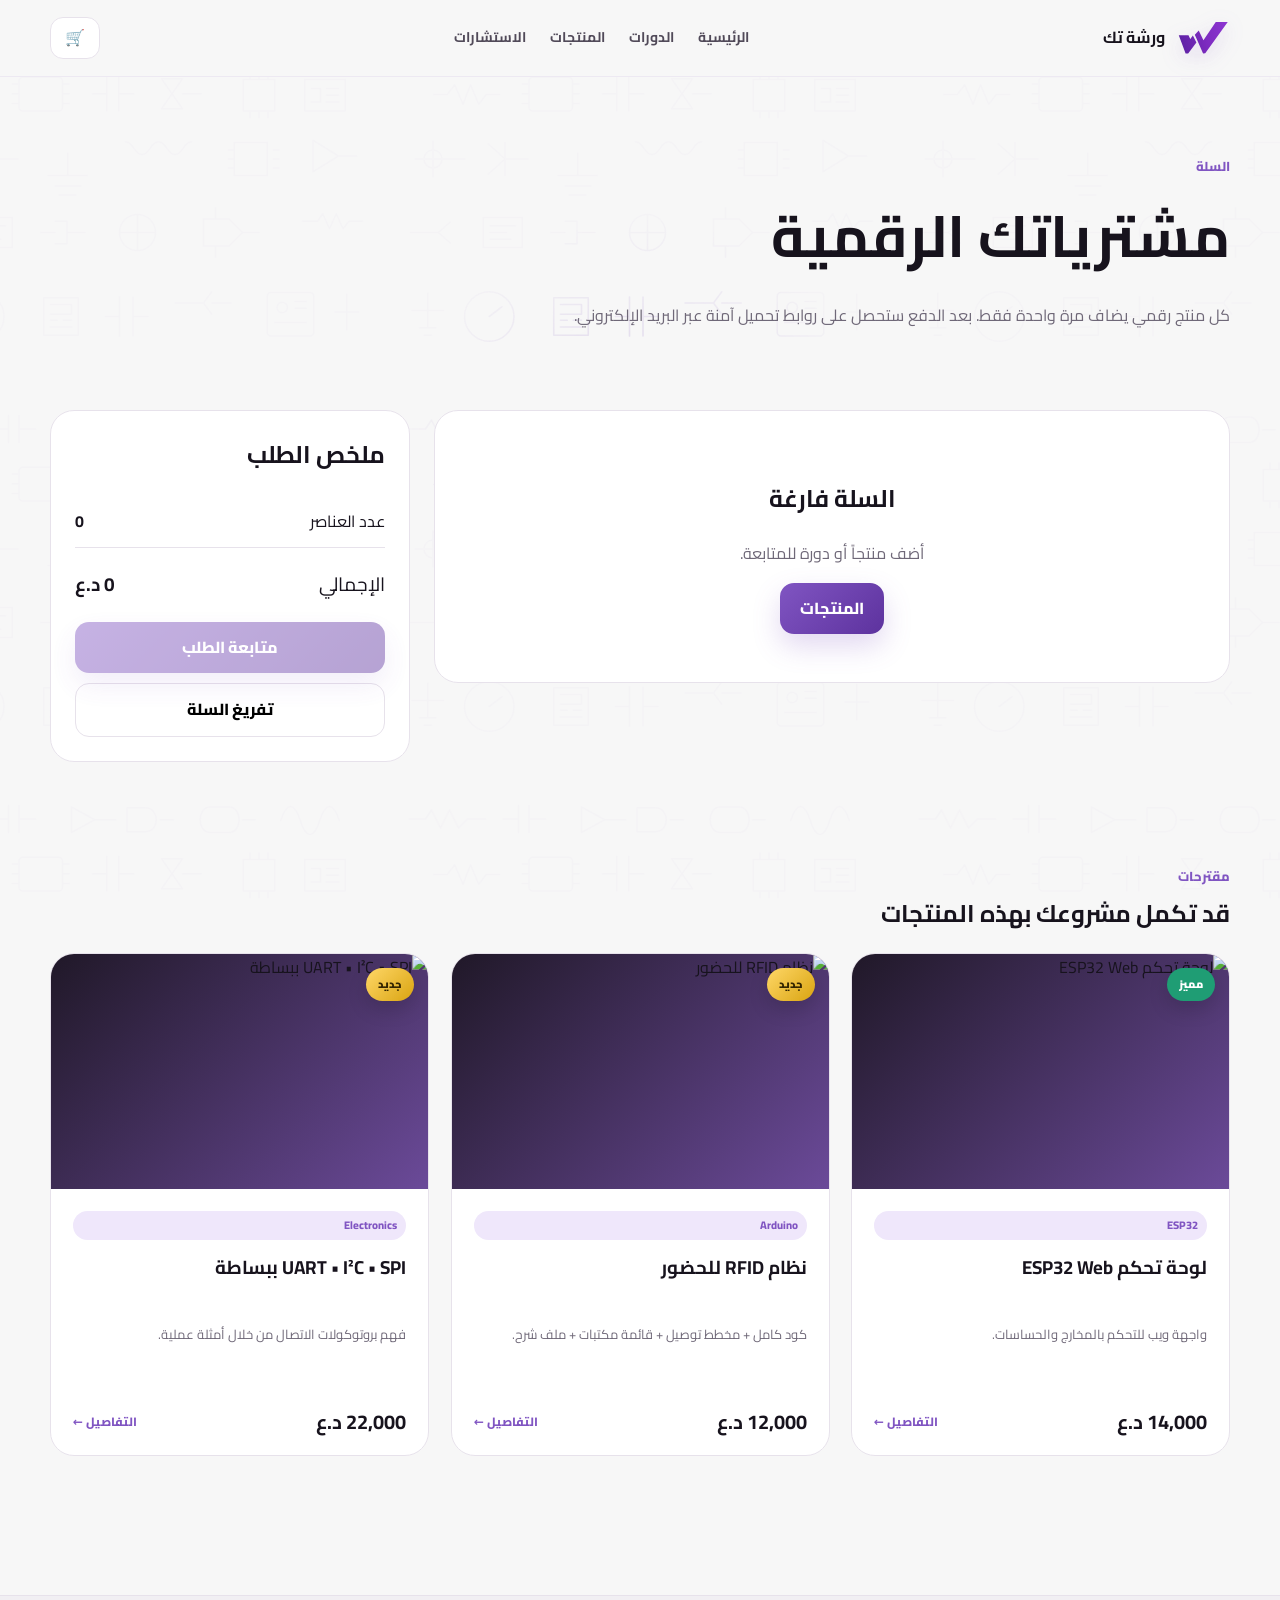
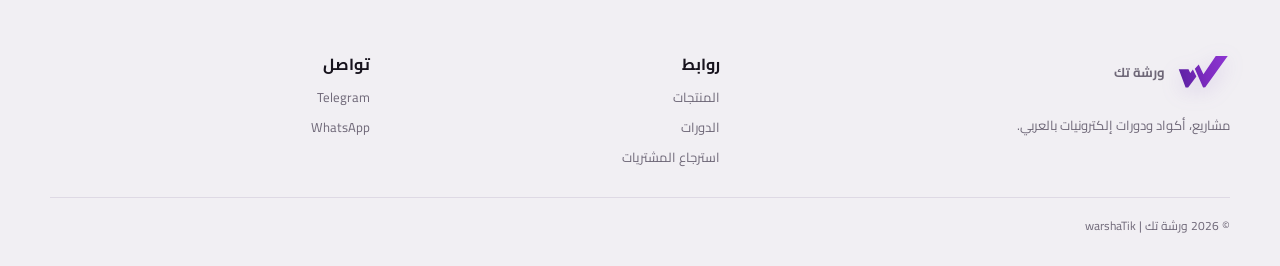
==== commit 1e1b44f9: "Refresh package, cart, and checkout fixes" ====
--- a/cart.html
+++ b/cart.html
@@ -1,4 +1,4 @@
-<!doctype html><html lang="ar" dir="rtl"><head><meta charset="utf-8"><meta name="viewport" content="width=device-width,initial-scale=1"><meta name="theme-color" content="#8055c2"><link rel="preconnect" href="https://fonts.googleapis.com"><link rel="preconnect" href="https://fonts.gstatic.com" crossorigin><link href="https://fonts.googleapis.com/css2?family=Cairo:wght@400;500;600;700;800;900&family=Inter:wght@600;700;800&display=swap" rel="stylesheet"><link rel="stylesheet" href="styles.css?v=20261009-package"><title>السلة | ورشة تك</title></head><body data-page="cart"><header><div class="container nav"><a class="brand" href="index.html"><div class="logo">WT</div><span><strong>ورشة تك</strong><small>warshaTik</small></span></a><nav class="nav-links" id="navLinks"><a data-page="home" href="index.html">الرئيسية</a><a data-page="courses" href="courses.html">الدورات</a><a data-page="products" href="products.html">المنتجات</a><a data-page="consultations" href="consultations.html">الاستشارات</a></nav><div class="nav-actions"><button class="menu-btn" id="menuButton" aria-label="القائمة"><i></i><i></i><i></i></button></div></div></header><main><section class="page-hero"><div class="container"><span class="kicker">السلة</span><h1>مشترياتك الرقمية</h1><p>كل منتج رقمي يضاف مرة واحدة فقط. بعد الدفع ستحصل على روابط تحميل آمنة عبر البريد الإلكتروني.</p></div></section><section class="section" style="padding-top:20px"><div class="container cart-layout"><div class="cart-list" id="cartList"></div><aside class="cart-summary"><h2>ملخص الطلب</h2><div class="summary-line"><span>عدد العناصر</span><strong id="cartItemsCount">0</strong></div><div class="summary-line total"><span>الإجمالي</span><strong id="cartTotal">0</strong></div><a id="checkoutButton" class="btn btn-primary" href="checkout.html">متابعة الطلب</a><button id="clearCartButton" class="btn btn-ghost" type="button">تفريغ السلة</button></aside></div></section><section class="section rec-section" id="cartRecommendSection" hidden><div class="container"><div class="section-head"><div><span class="kicker">مقترحات</span><h2>قد تكمل مشروعك بهذه المنتجات</h2></div></div><div class="cards-grid" id="cartRecommendGrid"></div></div></section></main><footer><div class="container footer-grid"><div><a class="brand" href="index.html"><div class="logo">WT</div><span><strong>ورشة تك</strong><small>warshaTik</small></span></a><p>مشاريع، أكواد ودورات إلكترونيات بالعربي.</p></div><div><strong>روابط</strong><a href="products.html">المنتجات</a><a href="courses.html">الدورات</a><a href="recover.html">استرجاع المشتريات</a></div><div><strong>تواصل</strong><a href="https://t.me/HW2DMbot" target="_blank" rel="noopener">Telegram</a><a href="https://wa.me/9647867419185" target="_blank" rel="noopener">WhatsApp</a></div></div><div class="container copy">© 2026 ورشة تك | warshaTik</div></footer><script src="products.js"></script><script src="shared.js?v=20261009-package"></script><script>
+<!doctype html><html lang="ar" dir="rtl"><head><meta charset="utf-8"><meta name="viewport" content="width=device-width,initial-scale=1"><meta name="theme-color" content="#8055c2"><link rel="preconnect" href="https://fonts.googleapis.com"><link rel="preconnect" href="https://fonts.gstatic.com" crossorigin><link href="https://fonts.googleapis.com/css2?family=Cairo:wght@400;500;600;700;800;900&family=Inter:wght@600;700;800&display=swap" rel="stylesheet"><link rel="stylesheet" href="styles.css?v=20261009m"><title>السلة | ورشة تك</title></head><body data-page="cart"><header><div class="container nav"><a class="brand" href="index.html"><div class="logo">WT</div><span><strong>ورشة تك</strong><small>warshaTik</small></span></a><nav class="nav-links" id="navLinks"><a data-page="home" href="index.html">الرئيسية</a><a data-page="courses" href="courses.html">الدورات</a><a data-page="products" href="products.html">المنتجات</a><a data-page="consultations" href="consultations.html">الاستشارات</a></nav><div class="nav-actions"><button class="menu-btn" id="menuButton" aria-label="القائمة"><i></i><i></i><i></i></button></div></div></header><main><section class="page-hero"><div class="container"><span class="kicker">السلة</span><h1>مشترياتك الرقمية</h1><p>كل منتج رقمي يضاف مرة واحدة فقط. بعد الدفع ستحصل على روابط تحميل آمنة عبر البريد الإلكتروني.</p></div></section><section class="section" style="padding-top:20px"><div class="container cart-layout"><div class="cart-list" id="cartList"></div><aside class="cart-summary"><h2>ملخص الطلب</h2><div class="summary-line"><span>عدد العناصر</span><strong id="cartItemsCount">0</strong></div><div class="summary-line total"><span>الإجمالي</span><strong id="cartTotal">0</strong></div><a id="checkoutButton" class="btn btn-primary" href="checkout.html">متابعة الطلب</a><button id="clearCartButton" class="btn btn-ghost" type="button">تفريغ السلة</button></aside></div></section><section class="section rec-section" id="cartRecommendSection" hidden><div class="container"><div class="section-head"><div><span class="kicker">مقترحات</span><h2>قد تكمل مشروعك بهذه المنتجات</h2></div></div><div class="cards-grid" id="cartRecommendGrid"></div></div></section></main><footer><div class="container footer-grid"><div><a class="brand" href="index.html"><div class="logo">WT</div><span><strong>ورشة تك</strong><small>warshaTik</small></span></a><p>مشاريع، أكواد ودورات إلكترونيات بالعربي.</p></div><div><strong>روابط</strong><a href="products.html">المنتجات</a><a href="courses.html">الدورات</a><a href="recover.html">استرجاع المشتريات</a></div><div><strong>تواصل</strong><a href="https://t.me/HW2DMbot" target="_blank" rel="noopener">Telegram</a><a href="https://wa.me/9647867419185" target="_blank" rel="noopener">WhatsApp</a></div></div><div class="container copy">© 2026 ورشة تك | warshaTik</div></footer><script src="products.js"></script><script src="shared.js?v=20261009m"></script><script>
 function packagePrice(item,packageType){
   if(item.status==='free')return 0;
   const usd=currency()==='USD';
@@ -23,7 +23,7 @@
   const checkout=document.getElementById('checkoutButton');
   if(!items.length){list.innerHTML='<div class="empty-card"><h2>السلة فارغة</h2><p>أضف منتجاً أو دورة للمتابعة.</p><a class="btn btn-primary" href="products.html">استكشف المنتجات</a></div>';checkout.classList.add('disabled-link');return}
   checkout.classList.remove('disabled-link');
-  list.innerHTML=items.map(x=>{const img=imageUrl(x.images?.[0]),label=x.packageType==='software'?'سوفت وير':x.packageType==='hardware'?'هاردوير':'';return`<article class="cart-item"><div class="cart-item-media">${img?`<img src="${img}" alt="${x.title}">`:`<span>${x.category}</span>`}</div><div class="cart-item-info"><span class="category">${x.category}</span><h3>${x.title}</h3>${label?`<span class="package-chip">${label}</span>`:''}<p>${x.short||''}</p><strong>${formatPackagePrice(x,x.packageType)}</strong></div><button class="remove-cart" data-remove="${x.cartEntry}" type="button">حذف</button></article>`}).join('');
+  list.innerHTML=items.map(x=>{const img=imageUrl(x.images?.[0]),label=x.packageType==='software'?'سوفت وير':x.packageType==='hardware'?'هاردوير':'';return`<article class="cart-item"><div class="cart-item-media">${img?`<img src="${img}" alt="${x.title}">`:`<span>${x.category}</span>`}</div><div class="cart-item-info"><span class="category">${x.category}</span><h3>${x.title}</h3>${label?`<span class="package-chip">${label}</span>`:''}<p>${x.short||''}</p><strong class="${x.packageType==='software'?'package-price-software':x.packageType==='hardware'?'package-price-hardware':''}">${formatPackagePrice(x,x.packageType)}</strong></div><button class="remove-cart" data-remove="${x.cartEntry}" type="button">حذف</button></article>`}).join('');
   document.querySelectorAll('[data-remove]').forEach(b=>b.onclick=()=>{removeFromCart(b.dataset.remove);renderCart(true)});
   if(!fromRefresh)window.catalogRefresh?.then(()=>renderCart(true));
 }
--- a/styles.css
+++ b/styles.css
@@ -634,3 +634,11 @@
 .package-option.active{background:#8055c2;color:#fff;border-color:#8055c2;box-shadow:0 8px 20px rgba(128,85,194,.18)}
 .package-chip{display:inline-flex;align-items:center;width:max-content;padding:4px 9px;border-radius:999px;background:#f0e7fb;color:#8055c2;font-size:12px;font-weight:800;margin:2px 0 6px}
 @media(max-width:600px){.package-choice{grid-template-columns:1fr 1fr}.package-option{padding:11px 8px;font-size:14px}}
+
+/* Package pricing and cart badge polish */
+.package-price-software,.detail-price.package-price-software strong{color:#17945f!important}
+.package-price-hardware,.detail-price.package-price-hardware strong{color:#2777d7!important}
+.cart-nav{display:inline-flex!important;align-items:center;justify-content:center}
+.cart-count{top:-5px!important;left:-5px!important;display:none;align-items:center;justify-content:center;line-height:1!important}
+#cartMessage{min-height:24px}
+#cartMessage a{color:#8055c2;font-weight:900;text-decoration:underline}
